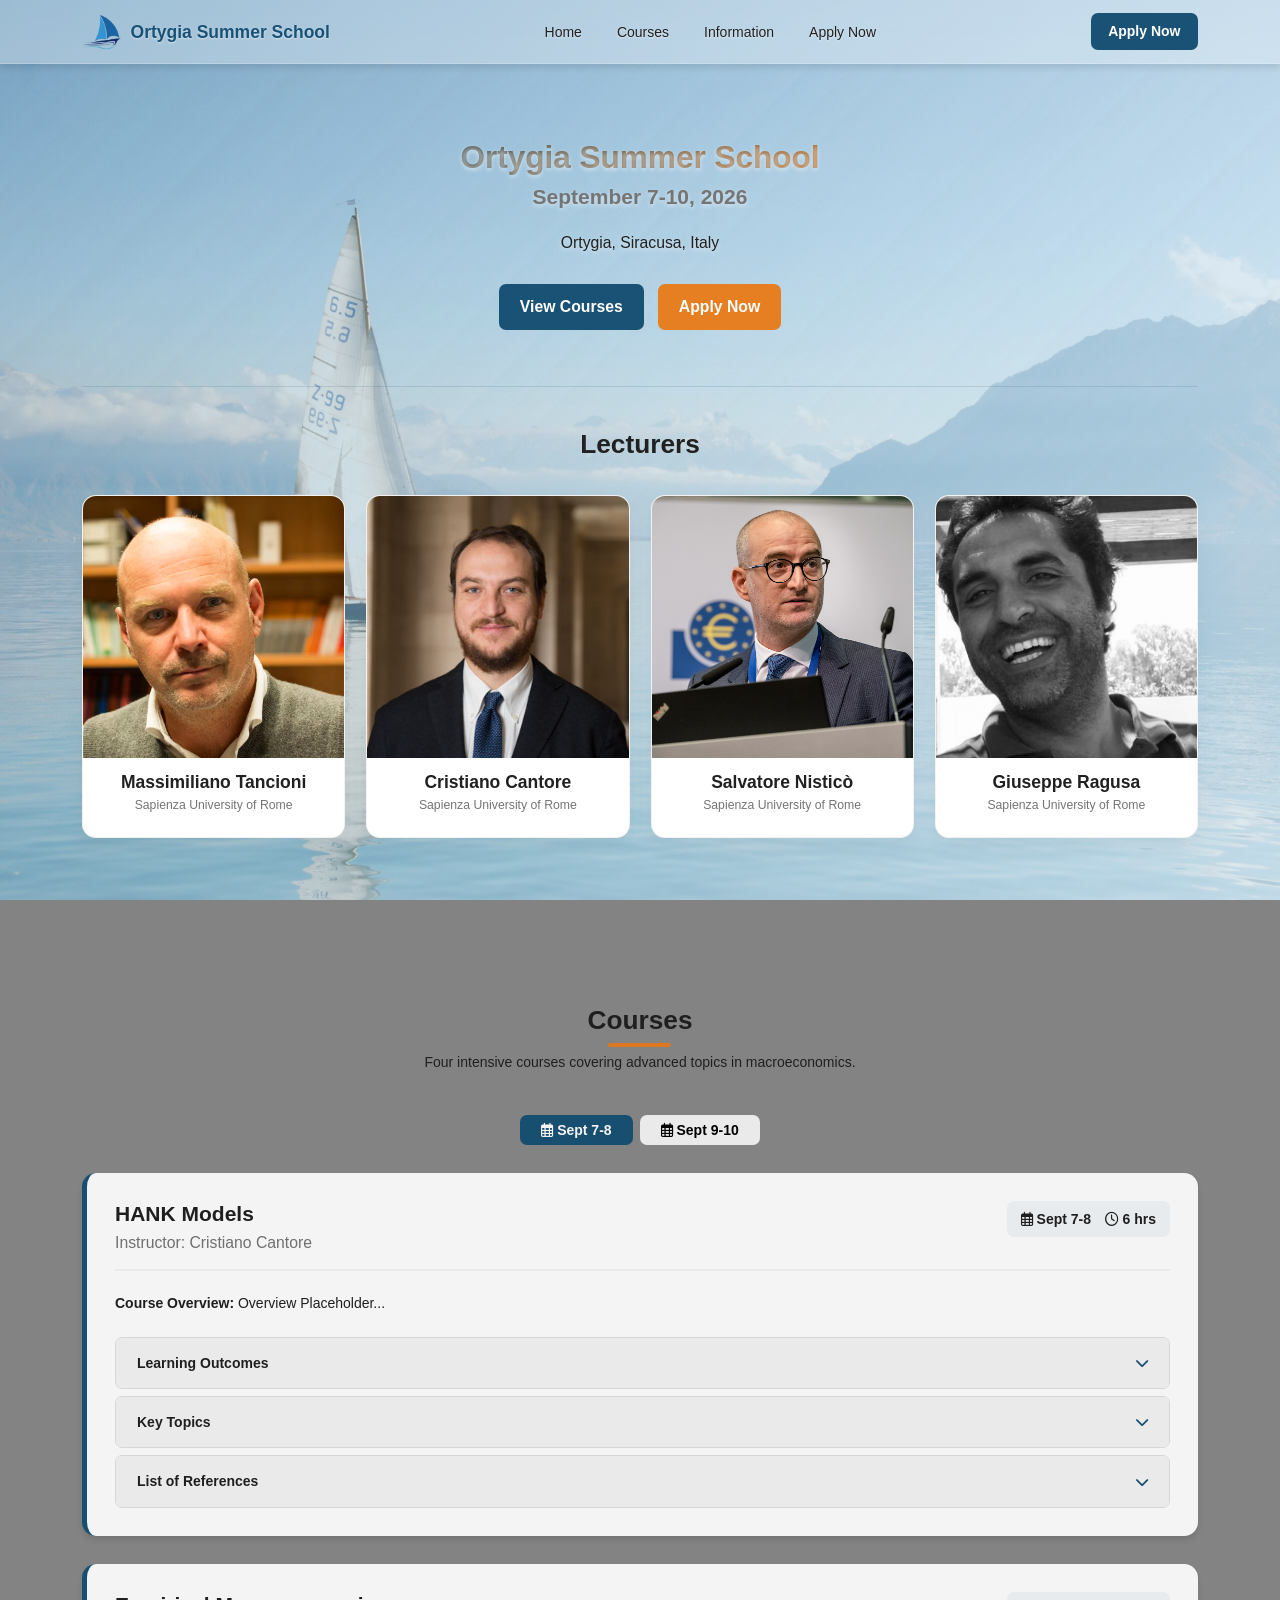
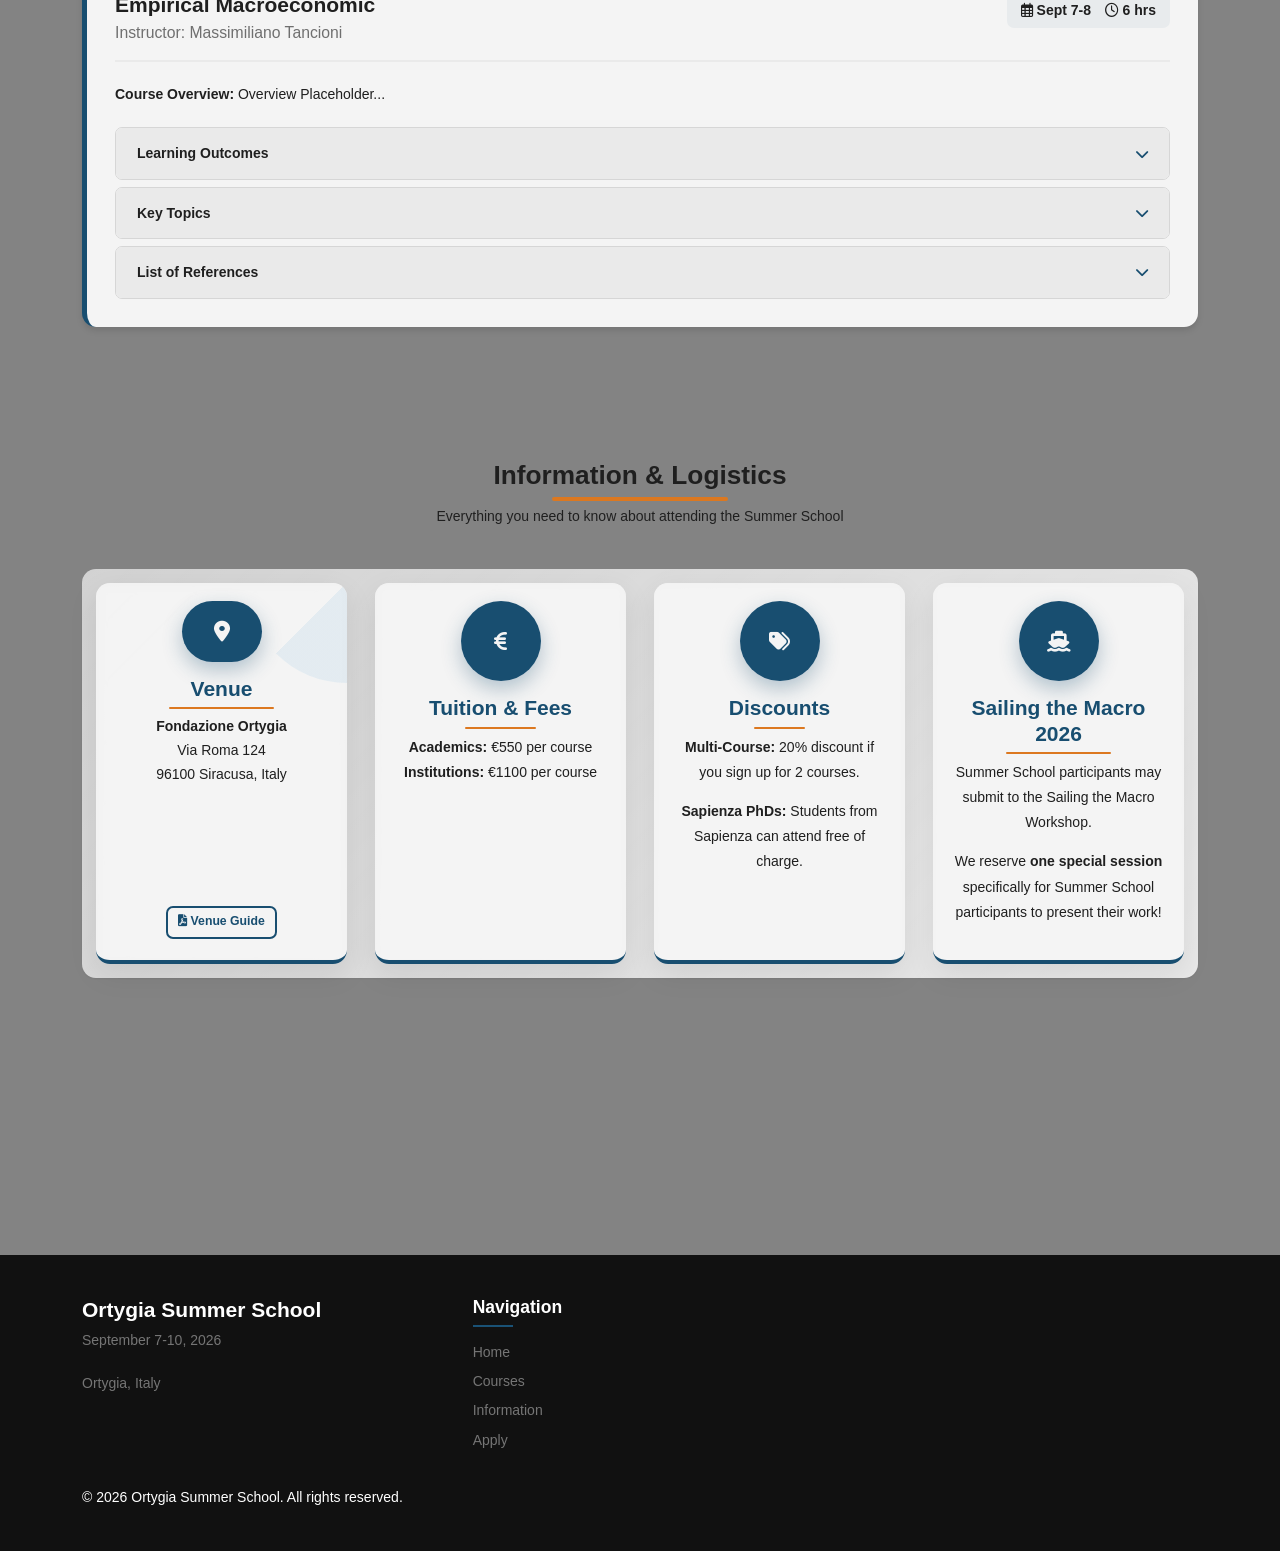
==== index.html @ 23004e2a "Update navigation links in apply.html and index.html to use absolute paths for consistency" ====
<!DOCTYPE html>
<html lang="en">
<head>
    <meta charset="UTF-8">
    <meta name="viewport" content="width=device-width, initial-scale=1.0">
    <meta name="description" content="Ortygia Summer School - Four intensive courses covering advanced topics in macroeconomics. Sept 7-10, 2026 in Siracusa, Italy.">
    <meta name="author" content="Sailing the Macro">
    
    <!-- Open Graph / Social Media Meta Tags -->
    <meta property="og:title" content="Ortygia Summer School 2026">
    <meta property="og:description" content="Intensive advanced macroeconomics courses in Ortygia, Italy (Sept 7-10, 2026).">
    <meta property="og:image" content="assets/images/swmlogo.png">
    <meta property="og:url" content="https://sailingmacro.github.io/summer-school/">
    <meta property="og:type" content="website">

    <title>Ortygia Summer School</title>
    <link rel="stylesheet" href="https://cdnjs.cloudflare.com/ajax/libs/font-awesome/6.0.0/css/all.min.css">
    <link rel="stylesheet" href="assets/css/style.css">
    <!-- Favicon -->
    <link rel="icon" href="assets/images/swmlogo.png" type="image/png">
    <style>
        /* Course Specific Styling (BSE Inspired) */
        .courses-stack {
            display: flex;
            flex-direction: column;
            gap: var(--spacing-xl);
        }
        
        .course-full-card {
            background-color: var(--bg-light);
            border-radius: var(--radius-lg);
            box-shadow: var(--shadow-md);
            padding: var(--spacing-xl);
            position: relative;
            overflow: hidden;
            border-left: 5px solid var(--primary-color);
        }

        .course-header {
            margin-bottom: var(--spacing-lg);
            padding-bottom: var(--spacing-md);
            border-bottom: 2px solid var(--bg-gray);
            display: flex;
            flex-wrap: wrap;
            justify-content: space-between;
            align-items: flex-start;
            gap: var(--spacing-md);
        }

        .course-title-area h3 {
            font-size: var(--text-2xl);
            margin-bottom: var(--spacing-xs);
            color: var(--primary-color-dark);
        }

        .course-title-area .course-instructor {
            font-size: var(--text-lg);
            color: var(--text-secondary);
            font-weight: 500;
        }

        /* Lecturers Section Customizations */
        .lecturers-section-wrapper {
            margin-top: 4rem;
            padding-top: 3rem;
            border-top: 1px solid rgba(26, 82, 118, 0.15); /* elegant subtle line */
            width: 100%;
        }

        .lecturers-title {
            text-align: center;
            font-size: var(--text-3xl);
            color: var(--primary-color-dark);
            margin-bottom: 2.5rem;
            font-weight: 700;
        }

        .lecturers-grid {
            display: grid;
            grid-template-columns: repeat(4, 1fr);
            gap: 1.5rem;
            width: 100%;
        }
        
        .lecturers-grid .speaker-card {
            background-color: #fff;
            border: 1px solid rgba(0,0,0,0.05);
            box-shadow: 0 10px 20px rgba(0,0,0,0.04);
            transition: transform 0.3s ease, box-shadow 0.3s ease;
        }

        .lecturers-grid .speaker-card:hover {
            transform: translateY(-8px);
            box-shadow: 0 15px 30px rgba(0,0,0,0.08);
        }

        @media (max-width: 991px) {
            .lecturers-grid {
                grid-template-columns: repeat(2, 1fr);
            }
        }
        
        @media (max-width: 575px) {
            .lecturers-grid {
                grid-template-columns: 1fr;
            }
        }

        .course-meta {
            display: flex;
            gap: var(--spacing-md);
            background-color: rgba(var(--primary-color-rgb), 0.05);
            padding: var(--spacing-sm) var(--spacing-md);
            border-radius: var(--radius-md);
        }

        .course-meta-item {
            display: flex;
            align-items: center;
            gap: var(--spacing-xs);
            color: var(--primary-color-dark);
            font-weight: 600;
        }

        .course-intro {
            margin-bottom: var(--spacing-lg);
            font-size: var(--text-base);
            line-height: 1.7;
            text-align: justify;
        }

        /* Summer School Accordion */
        .ss-accordion {
            display: flex;
            flex-direction: column;
            gap: var(--spacing-sm);
        }

        .ss-accordion-item {
            border: 1px solid var(--border-color, #e0e0e0);
            border-radius: var(--radius-md);
            overflow: hidden;
            transition: all var(--transition-fast);
        }

        .ss-accordion-header {
            padding: var(--spacing-md) var(--spacing-lg);
            background-color: var(--bg-gray);
            display: flex;
            justify-content: space-between;
            align-items: center;
            cursor: pointer;
            font-weight: 600;
            color: var(--text-primary);
            transition: background-color var(--transition-fast);
        }

        .ss-accordion-header:hover {
            background-color: rgba(var(--primary-color-rgb), 0.1);
        }

        .ss-accordion-icon {
            color: var(--primary-color);
            transition: transform 0.3s ease;
        }

        .ss-accordion-content {
            max-height: 0;
            padding: 0 var(--spacing-lg);
            background-color: var(--bg-light);
            overflow: hidden;
            transition: max-height 0.4s ease-in-out, padding 0.4s ease-in-out;
        }

        .ss-accordion-item.active {
            border-color: var(--primary-color-light);
            box-shadow: var(--shadow-sm);
        }

        .ss-accordion-item.active .ss-accordion-header {
            background-color: rgba(var(--primary-color-rgb), 0.05);
            border-bottom: 1px solid var(--border-color, #e0e0e0);
            color: var(--primary-color);
        }

        .ss-accordion-item.active .ss-accordion-icon {
            transform: rotate(180deg);
        }

        .ss-accordion-item.active .ss-accordion-content {
            padding: var(--spacing-md) var(--spacing-lg);
            max-height: 800px;
        }

        .ss-accordion-content ul {
            padding-left: var(--spacing-lg);
            margin-bottom: 0;
            list-style-type: disc;
        }
        
        .ss-accordion-content ul li {
            margin-bottom: var(--spacing-xs);
        }
        /* Custom Application Form */
        .apply-container {
            max-width: 800px;
            margin: 0 auto;
            background-color: var(--bg-light);
            border-radius: var(--radius-lg);
            box-shadow: var(--shadow-lg);
            padding: var(--spacing-xl);
            text-align: left;
        }

        .apply-form {
            display: grid;
            grid-template-columns: 1fr 1fr;
            gap: var(--spacing-lg);
        }

        .form-group {
            display: flex;
            flex-direction: column;
            margin-bottom: var(--spacing-sm);
        }

        .form-group.full-width {
            grid-column: 1 / -1;
        }

        .form-group label {
            font-weight: 600;
            margin-bottom: var(--spacing-xs);
            color: var(--primary-color-dark);
        }

        .form-group input,
        .form-group select,
        .form-group textarea {
            padding: var(--spacing-sm) var(--spacing-md);
            border: 1px solid var(--border-color, #ccc);
            border-radius: var(--radius-md);
            font-family: inherit;
            font-size: var(--text-base);
            transition: border-color var(--transition-fast), box-shadow var(--transition-fast);
            background-color: #fafafa;
        }

        .form-group input:focus,
        .form-group select:focus,
        .form-group textarea:focus {
            outline: none;
            border-color: var(--primary-color);
            box-shadow: 0 0 0 3px rgba(var(--primary-color-rgb), 0.2);
            background-color: #fff;
        }

        .checkbox-group {
            display: flex;
            flex-direction: column;
            gap: var(--spacing-xs);
            margin-top: var(--spacing-xs);
        }

        .checkbox-item {
            display: flex;
            align-items: center;
            gap: var(--spacing-sm);
        }

        .checkbox-item input[type="checkbox"] {
            width: 18px;
            height: 18px;
            cursor: pointer;
            accent-color: var(--primary-color);
        }

        .checkbox-item label {
            font-weight: normal;
            margin-bottom: 0;
            cursor: pointer;
        }

        .form-submit {
            grid-column: 1 / -1;
            margin-top: var(--spacing-md);
            text-align: center;
        }
        
        .form-submit .btn {
            padding: var(--spacing-sm) var(--spacing-xl);
            font-size: var(--text-lg);
            width: 100%;
            max-width: 300px;
        }

        /* Success Message hidden by default */
        #form-success-msg {
            display: none;
            text-align: center;
            padding: var(--spacing-xl);
            background-color: rgba(var(--primary-color-rgb), 0.1);
            border-radius: var(--radius-md);
            color: var(--primary-color-dark);
            grid-column: 1 / -1;
        }
        
        #form-success-msg i {
            font-size: 3rem;
            color: #4CAF50;
            margin-bottom: var(--spacing-md);
        }

        @media (max-width: 768px) {
            .apply-form {
                grid-template-columns: 1fr;
            }
        }
    </style>
</head>
<body>
    <!-- Header with sticky navigation -->
    <header id="header">
        <div class="container">
            <div class="header-content">
                <div class="logo">
                    <a href="/#home"><img src="assets/images/swmlogo.png" alt="Sailing Logo" class="logo-img"><span class="logo-text">Ortygia Summer School</span></a>
                </div>
                <nav class="main-nav">
                    <div class="mobile-menu-icon" onclick="document.querySelector('.nav-links').classList.toggle('active')">
                        <span><i class="fas fa-bars"></i></span>
                    </div>
                    <ul class="nav-links">
                        <li><a href="/#home">Home</a></li>
                        <li><a href="/#courses">Courses</a></li>
                        <li><a href="/#info">Information</a></li>
                        <li><a href="/apply">Apply Now</a></li>
                    </ul>
                </nav>
                <div class="nav-cta-header">
                    <a href="/apply" class="btn btn-primary">Apply Now</a>
                </div>
            </div>
        </div>
    </header>

    <!-- Main content with sections -->
    <main>
        <!-- Home section -->
        <section id="home" class="section active">
            <div class="container">
                <div class="hero">
                    <h1>Ortygia Summer School</h1>
                    <h2>September 7-10, 2026</h2>
                    <p class="lead">Ortygia, Siracusa, Italy</p>
                    <div class="hero-buttons">
                        <a href="#courses" class="btn btn-primary btn-lg">View Courses</a>
                        <a href="/apply" class="btn btn-secondary btn-lg">Apply Now</a>
                    </div>
                </div>

                <!-- Lecturers Section -->
                <div class="lecturers-section-wrapper">
                    <h3 class="lecturers-title">Lecturers</h3>
                    <div class="lecturers-grid">
                        <div class="speaker-card">
                            <div class="speaker-image">
                                <img src="assets/keynotes/Massimiliano Tancioni.png" alt="Massimiliano Tancioni" loading="lazy" onerror="this.src='assets/images/swmlogo.png'; this.style.objectFit='contain'; this.style.padding='20px';">
                            </div>
                            <h4>Massimiliano Tancioni</h4>
                            <p class="speaker-title">Sapienza University of Rome</p>
                        </div>
                        <div class="speaker-card">
                            <div class="speaker-image">
                                <img src="assets/keynotes/Cristiano Cantore.png" alt="Cristiano Cantore" loading="lazy" onerror="this.src='assets/images/swmlogo.png'; this.style.objectFit='contain'; this.style.padding='20px';">
                            </div>
                            <h4>Cristiano Cantore</h4>
                            <p class="speaker-title">Sapienza University of Rome</p>
                        </div>
                        <div class="speaker-card">
                            <div class="speaker-image">
                                <img src="assets/keynotes/Salvatore Nistico.png" alt="Salvatore Nisticò" loading="lazy" onerror="this.src='assets/images/swmlogo.png'; this.style.objectFit='contain'; this.style.padding='20px';">
                            </div>
                            <h4>Salvatore Nisticò</h4>
                            <p class="speaker-title">Sapienza University of Rome</p>
                        </div>
                        <div class="speaker-card">
                            <div class="speaker-image">
                                <img src="assets/keynotes/Giusepe Ragusa.png" alt="Giuseppe Ragusa" loading="lazy" onerror="this.src='assets/images/swmlogo.png'; this.style.objectFit='contain'; this.style.padding='20px';">
                            </div>
                            <h4>Giuseppe Ragusa</h4>
                            <p class="speaker-title">Sapienza University of Rome</p>
                        </div>
                    </div>
                </div>
            </div>
        </section>

        <!-- Courses section -->
        <section id="courses" class="section">
            <div class="container">
                <div class="section-header">
                    <h2>Courses</h2>
                    <p>Four intensive courses covering advanced topics in macroeconomics.</p>
                </div>
                <div class="section-content">
                                        <div class="tab-buttons">
                        <button class="tab-btn active" data-tab="tab-week1" onclick="switchTab(this, 'tab-week1')"><i class="far fa-calendar-alt"></i> Sept 7-8</button>
                        <button class="tab-btn" data-tab="tab-week2" onclick="switchTab(this, 'tab-week2')"><i class="far fa-calendar-alt"></i> Sept 9-10</button>
                    </div>
                    
                    <div id="tab-week1" class="tab-content active courses-stack" style="display:flex;">
                        <!-- JS injected courses will go here -->
                    </div>
                    <div id="tab-week2" class="tab-content courses-stack" style="display:none;">
                        <!-- JS injected courses will go here -->
                    </div>

                </div>
            </div>
        </section>

        <!-- Information section -->
        <section id="info" class="section">
            <div class="container">
                <div class="section-header">
                    <h2>Information & Logistics</h2>
                    <p>Everything you need to know about attending the Summer School</p>
                </div>
                <div class="section-content">
                    <div class="info-cards-container">
                        <div class="info-grid">
                            <!-- Venue Card -->
                            <div class="info-card venue-card">
                                <div class="card-spotlight"></div>
                                <div class="info-icon">
                                    <i class="fas fa-map-marker-alt"></i>
                                </div>
                                <h3>Venue</h3>
                                <div class="venue-details">
                                    <p><strong>Fondazione Ortygia</strong><br>Via Roma 124<br>96100 Siracusa, Italy</p>
                                    <a href="../assets/pdfs/welcomeguide.pdf" target="_blank" class="btn btn-outline btn-sm" style="margin-top:10px;"><i class="fas fa-file-pdf"></i> Venue Guide</a>
                                </div>
                            </div>
                            
                            <!-- Fees Card -->
                            <div class="info-card">
                                <div class="card-spotlight"></div>
                                <div class="info-icon">
                                    <i class="fas fa-euro-sign"></i>
                                </div>
                                <h3>Tuition & Fees</h3>
                                <p><strong>Academics:</strong> €550 per course<br>
                                <strong>Institutions:</strong> €1100 per course</p>
                            </div>

                            <!-- Discounts Card -->
                            <div class="info-card">
                                <div class="card-spotlight"></div>
                                <div class="info-icon">
                                    <i class="fas fa-tags"></i>
                                </div>
                                <h3>Discounts</h3>
                                <p><strong>Multi-Course:</strong> 20% discount if you sign up for 2 courses.</p>
                                <p><strong>Sapienza PhDs:</strong> Students from Sapienza can attend free of charge.</p>
                            </div>

                            <!-- Conference Tie-in -->
                            <div class="info-card">
                                <div class="card-spotlight"></div>
                                <div class="info-icon">
                                    <i class="fas fa-ship"></i>
                                </div>
                                <h3>Sailing the Macro 2026</h3>
                                <p>Summer School participants may submit to the Sailing the Macro Workshop.</p>
                                <p>We reserve <strong>one special session</strong> specifically for Summer School participants to present their work!</p>
                            </div>
                        </div>
                    </div>
                </div>
            </div>
        </section>

        </main>

    <!-- Footer -->
    <footer>
        <div class="container">
            <div class="footer-content">
                <div class="footer-logo">
                    <h3>Ortygia Summer School</h3>
                    <p>September 7-10, 2026</p>
                    <p>Ortygia, Italy</p>
                </div>
                <div class="footer-links">
                    <div class="footer-column">
                        <h4>Navigation</h4>
                        <ul>
                            <li><a href="/#home">Home</a></li>
                            <li><a href="/#courses">Courses</a></li>
                            <li><a href="/#info">Information</a></li>
                            <li><a href="/apply">Apply</a></li>
                        </ul>
                    </div>
                </div>
            </div>
            <div class="copyright">
                <p>&copy; 2026 Ortygia Summer School. All rights reserved.</p>
            </div>
        </div>
    </footer>

    <script src="assets/js/script.js"></script>
    <script>
        document.addEventListener('DOMContentLoaded', async () => {
            try {
                const response = await fetch('courses.json');
                const courses = await response.json();
                
                const week1Container = document.getElementById('tab-week1');
                const week2Container = document.getElementById('tab-week2');
                
                courses.forEach(course => {
                    const topicsHtml = course.topics.map(t => `<li>${t}</li>`).join('');
                    const referencesHtml = course.references.map(r => `<li>${r}</li>`).join('');
                    
                    const courseHtml = `
                        <div class="course-full-card">
                            <div class="course-header">
                                <div class="course-title-area">
                                    <h3>${course.title}</h3>
                                    <div class="course-instructor">Instructor: ${course.instructor}</div>
                                </div>
                                <div class="course-meta">
                                    <div class="course-meta-item"><i class="far fa-calendar-alt"></i> ${course.date}</div>
                                    <div class="course-meta-item"><i class="far fa-clock"></i> ${course.time}</div>
                                </div>
                            </div>
                            <div class="course-intro">
                                <strong>Course Overview:</strong> ${course.overview}
                            </div>
                            <div class="ss-accordion">
                                <div class="ss-accordion-item">
                                    <div class="ss-accordion-header">Learning Outcomes<i class="fas fa-chevron-down ss-accordion-icon"></i></div>
                                    <div class="ss-accordion-content"><p style="padding-top: var(--spacing-md);">${course.learningOutcomes}</p></div>
                                </div>
                                <div class="ss-accordion-item">
                                    <div class="ss-accordion-header">Key Topics<i class="fas fa-chevron-down ss-accordion-icon"></i></div>
                                    <div class="ss-accordion-content">
                                        <ul style="padding-top: var(--spacing-md);">${topicsHtml}</ul>
                                    </div>
                                </div>
                                <div class="ss-accordion-item">
                                    <div class="ss-accordion-header">List of References<i class="fas fa-chevron-down ss-accordion-icon"></i></div>
                                    <div class="ss-accordion-content">
                                        <ul style="padding-top: var(--spacing-md);">${referencesHtml}</ul>
                                    </div>
                                </div>
                            </div>
                        </div>
                    `;
                    
                    if (course.tabId === 'tab-week1') {
                        week1Container.innerHTML += courseHtml;
                    } else if (course.tabId === 'tab-week2') {
                        week2Container.innerHTML += courseHtml;
                    }
                });

                // Attach accordion events after courses are loaded
                const accordions = document.querySelectorAll('.ss-accordion-header');
                accordions.forEach(acc => {
                    acc.addEventListener('click', () => {
                        const item = acc.parentElement;
                        const isActive = item.classList.contains('active');
                        
                        document.querySelectorAll('.ss-accordion-item').forEach(i => i.classList.remove('active'));
                        
                        if (!isActive) {
                            item.classList.add('active');
                        }
                    });
                });

            } catch (error) {
                console.error('Error loading courses:', error);
            }
        });

        function switchTab(btn, tabId) {
            document.querySelectorAll('.tab-btn').forEach(b => b.classList.remove('active'));
            document.querySelectorAll('.tab-content').forEach(c => {
                c.classList.remove('active');
                c.style.display = 'none';
            });
            
            btn.classList.add('active');
            const target = document.getElementById(tabId);
            target.classList.add('active');
            target.style.display = 'flex'; // our courses-stack is a flex container
        }
    </script>
</body>
</html>
---- assets/css/style.css ----
/* 
   Conference 2025 - Modern Website
   A mobile-first, section-based scrolling design
*/

/* ===== Base Styles ===== */
:root {
    /* Color variables */
    --primary-color: #3f51b5;
    --primary-dark: #303f9f;
    --primary-light: #c5cae9;
    --secondary-color: #ff4081;
    --secondary-dark: #f50057;
    --text-primary: #212121;
    --text-secondary: #757575;
    --text-light: #ffffff;
    --bg-light: #ffffff;
    --bg-dark: #121212;
    --bg-gray: #f5f5f5;
    --border-color: #e0e0e0;
    
    /* Font sizes */
    --text-xs: 0.75rem;    /* 12px */
    --text-sm: 0.875rem;   /* 14px */
    --text-base: 1rem;     /* 16px */
    --text-lg: 1.125rem;   /* 18px */
    --text-xl: 1.25rem;    /* 20px */
    --text-2xl: 1.5rem;    /* 24px */
    --text-3xl: 1.875rem;  /* 30px */
    --text-4xl: 2.25rem;   /* 36px */
    --text-5xl: 3rem;      /* 48px */
    
    /* Spacing */
    --spacing-xs: 0.25rem;  /* 4px */
    --spacing-sm: 0.5rem;   /* 8px */
    --spacing-md: 1rem;     /* 16px */
    --spacing-lg: 1.5rem;   /* 24px */
    --spacing-xl: 2rem;     /* 32px */
    --spacing-2xl: 3rem;    /* 48px */
    
    /* Transitions */
    --transition-fast: 0.2s ease;
    --transition-normal: 0.3s ease;
    --transition-slow: 0.5s ease;
    
    /* Border radius */
    --radius-sm: 0.25rem;   /* 4px */
    --radius-md: 0.5rem;    /* 8px */
    --radius-lg: 1rem;      /* 16px */
    --radius-full: 9999px;
    
    /* Shadows */
    --shadow-sm: 0 1px 2px rgba(0, 0, 0, 0.05);
    --shadow-md: 0 4px 6px rgba(0, 0, 0, 0.1);
    --shadow-lg: 0 10px 15px -3px rgba(0, 0, 0, 0.1);
    --shadow-xl: 0 20px 25px -5px rgba(0, 0, 0, 0.1);
    
    /* Container max width */
    --container-width: 1200px;
    
    /* Header height */
    --header-height: 4.5rem;

    /* Add RGB variables for the animations */
    --primary-color-rgb: 26, 82, 118;
    --special-issue-color-rgb: 139, 0, 0;
}

/* Reset and basic styling */
*, *::before, *::after {
    box-sizing: border-box;
    margin: 0;
    padding: 0;
}

html {
    font-size: 14px;
    scroll-behavior: smooth;
    -webkit-font-smoothing: antialiased;
    -moz-osx-font-smoothing: grayscale;
}

body {
    font-family: 'Inter', -apple-system, BlinkMacSystemFont, "Segoe UI", Roboto, Helvetica, Arial, sans-serif;
    line-height: 1.6;
    color: var(--text-primary);
    background-color: var(--bg-dark);
    background-image: url('../images/bg-hires.png');
    background-position: center;
    background-size: cover;
    background-attachment: fixed;
    background-repeat: no-repeat;
    overflow-x: hidden;
}

a {
    color: var(--primary-color);
    text-decoration: none;
    transition: color var(--transition-fast);
}

a:hover {
    color: var(--primary-dark);
}

ul, ol {
    list-style-type: none;
}

img {
    max-width: 100%;
    height: auto;
    display: block;
}

input, textarea, select, button {
    font-family: inherit;
    font-size: var(--text-base);
    outline: none;
}

/* Typography */
h1, h2, h3, h4, h5, h6 {
    margin-bottom: var(--spacing-md);
    font-weight: 700;
    line-height: 1.2;
}

h1 {
    font-size: var(--text-4xl); /* Decrease this value */
}

h2 {
    font-size: var(--text-3xl); /* Decrease this value */
}

h3 {
    font-size: var(--text-2xl); /* Decrease this value */
}

h4 {
    font-size: var(--text-xl); /* Decrease this value */
}

p {
    margin-bottom: var(--spacing-lg);
}

/* ===== Layout Components ===== */
.container {
    width: 100%;
    max-width: var(--container-width);
    margin: 0 auto;
    padding: 0 var(--spacing-md);
    box-sizing: border-box;
}

.section {
    min-height: 100vh;
    padding: calc(var(--header-height) + var(--spacing-xl)) 0 var(--spacing-xl);
    position: relative;
    opacity: 0.96;
    transition: opacity var(--transition-normal);
    position: relative;
}

.section::before {
    content: '';
    position: absolute;
    top: 0;
    left: 0;
    width: 100%;
    height: 100%;
    z-index: -1;
    backdrop-filter: blur(0px);
    -webkit-backdrop-filter: blur(0px);
    background-color: rgba(255, 255, 255, 0.5);
    transition: all var(--transition-normal);
}

.section.active {
    opacity: 1;
}

.section-header {
    text-align: center;
    margin-bottom: var(--spacing-2xl);
}

.section-header h2 {
    position: relative;
    display: inline-block;
    margin-bottom: var(--spacing-md);
}

.section-header h2::after {
    content: '';
    display: block;
    width: 60%;
    height: 4px;
    background-color: var(--secondary-color);
    position: absolute;
    bottom: -10px;
    left: 20%;
    border-radius: var(--radius-full);
}

.section-content {
    margin-top: var(--spacing-xl);
}

/* ===== Header & Navigation ===== */
#header {
    position: fixed;
    top: 0;
    left: 0;
    width: 100%;
    z-index: 1000;
    background: rgba(255, 255, 255, 0.3);
    backdrop-filter: blur(12px);
    -webkit-backdrop-filter: blur(12px);
    box-shadow: var(--shadow-md);
    transition: all var(--transition-normal);
    border-bottom: 1px solid rgba(255, 255, 255, 0.2);
}

.scrolled #header {
    box-shadow: var(--shadow-lg);
    background: rgba(255, 255, 255, 0.4);
}

.header-content {
    height: var(--header-height);
    display: flex;
    align-items: center;
    justify-content: space-between;
}

.logo a {
    font-size: var(--text-xl);
    font-weight: 700;
    color: var(--primary-color);
    display: flex;
    align-items: center;
    transition: all var(--transition-normal);
    text-shadow: 0 1px 2px rgba(255, 255, 255, 0.5);
}

.logo a:hover {
    transform: scale(1.02);
}

.logo-img {
    height: 40px;
    width: auto;
    margin-right: 12px;
    transition: transform 0.3s ease;
}

.logo a:hover .logo-img {
    transform: rotate(5deg);
}

.main-nav {
    position: relative;
}

.nav-links {
    display: none;
}

.mobile-menu-icon {
    display: flex;
    flex-direction: column;
    justify-content: space-between;
    width: 24px;
    height: 18px;
    cursor: pointer;
}

.mobile-menu-icon span {
    display: block;
    height: 2px;
    background-color: var(--primary-color);
    border-radius: var(--radius-full);
    transition: all var(--transition-fast);
}

/* Mobile menu open state */
.main-nav.active .mobile-menu-icon span:nth-child(1) {
    transform: translateY(8px) rotate(45deg);
}

.main-nav.active .mobile-menu-icon span:nth-child(2) {
    opacity: 0;
}

.main-nav.active .mobile-menu-icon span:nth-child(3) {
    transform: translateY(-8px) rotate(-45deg);
}

.main-nav.active .nav-links {
    display: flex;
    flex-direction: column;
    position: absolute;
    top: calc(var(--header-height) - 0.5rem);
    right: 0;
    background: var(--bg-light);
    box-shadow: var(--shadow-lg);
    border-radius: var(--radius-md);
    padding: var(--spacing-md);
    min-width: 200px;
    animation: fadeIn 0.3s ease-out;
}

@keyframes fadeIn {
    from {
        opacity: 0;
        transform: translateY(-10px);
    }
    to {
        opacity: 1;
        transform: translateY(0);
    }
}

.main-nav.active .nav-links li {
    margin: var(--spacing-xs) 0;
}

/* Dropdown menu */
.dropdown {
    position: relative;
}

.dropdown-toggle {
    display: flex;
    align-items: center;
}

.dropdown-toggle i {
    margin-left: var(--spacing-xs);
    font-size: var(--text-xs);
    transition: transform 0.3s ease;
}

.dropdown:hover .dropdown-toggle i {
    transform: rotate(180deg);
}

.dropdown-menu {
    display: none;
    position: absolute;
    top: 100%;
    left: 0;
    background: rgba(255, 255, 255, 0.7); /* 20% less transparent than the header's 0.3 */
    box-shadow: 0 8px 16px rgba(0, 0, 0, 0.1);
    border-radius: 0 0 var(--radius-md) var(--radius-md); /* Only round bottom corners */
    padding: var(--spacing-sm);
    min-width: 200px;
    z-index: 100;
    animation: fadeInDown 0.25s ease-out;
    border-top: 2px solid var(--accent-color); /* Subtle separator */
    margin-top: 0;
}

@keyframes fadeInDown {
    from {
        opacity: 0;
        transform: translateY(-5px);
    }
    to {
        opacity: 1;
        transform: translateY(0);
    }
}

.dropdown:hover .dropdown-menu,
.dropdown-toggle:focus + .dropdown-menu {
    display: block;
}

.dropdown-menu li {
    margin: 0;
}

.dropdown-menu a {
    padding: var(--spacing-sm);
    display: block;
    border-radius: var(--radius-sm);
    transition: all var(--transition-fast);
}

.dropdown-menu a:hover {
    background-color: rgba(var(--primary-rgb), 0.1);
    transform: translateX(3px);
}

.dropdown-menu a.active {
    background-color: var(--primary-color);
    color: var(--bg-light);
}

/* Adjust for mobile navigation dropdown */
.main-nav.active .dropdown-menu {
    position: static;
    box-shadow: none;
    background-color: rgba(var(--primary-rgb), 0.05);
    border-left: 2px solid var(--primary-color);
    border-top: none;
    border-radius: var(--radius-sm);
    margin: var(--spacing-xs) 0 var(--spacing-xs) var(--spacing-md);
    padding: var(--spacing-xs) var(--spacing-sm);
    animation: none;
}

/* Header buttons */
.header-buttons {
    display: none;
}

/* ===== Buttons ===== */
.btn {
    display: inline-block;
    padding: 0.5rem 1.25rem;
    border-radius: var(--radius-md);
    font-weight: 600;
    text-align: center;
    cursor: pointer;
    transition: all var(--transition-fast);
    border: none;
    outline: none;
}

.btn-sm {
    padding: 0.35rem 0.75rem;
    font-size: var(--text-sm);
}

.btn-lg {
    padding: 0.75rem 1.5rem;
    font-size: var(--text-lg);
}

.btn-primary {
    background-color: var(--primary-color);
    color: var(--text-light);
}

.btn-primary:hover {
    background-color: var(--primary-dark);
    color: var(--text-light);
    transform: translateY(-2px);
    box-shadow: var(--shadow-md);
}

.btn-secondary {
    background-color: var(--secondary-color);
    color: var(--text-light);
}

.btn-secondary:hover {
    background-color: var(--secondary-dark);
    color: var (--text-light);
    transform: translateY(-2px);
    box-shadow: var(--shadow-md);
}

.btn-outline {
    background-color: transparent;
    border: 2px solid var(--primary-color);
    color: var(--primary-color);
}

.btn-outline:hover {
    background-color: var(--primary-color);
    color: var(--text-light);
    transform: translateY(-2px);
}

/* Button for special issue using the journal's colors */
.btn-secondary.journal-button {
    background-color: var(--special-issue-color);
    color: var(--text-light);
}

.btn-secondary.journal-button:hover {
    background-color: var(--special-issue-dark);
    color: var(--text-light);
    transform: translateY(-2px);
    box-shadow: 0 4px 8px rgba(139, 0, 0, 0.3);
}

/* ===== Hero Section ===== */
#home {
    display: flex;
    flex-direction: column;
    justify-content: center;
    align-items: center;
    text-align: center;
}

#home::before {
    background: linear-gradient(135deg, rgba(26, 82, 118, 0.1) 0%, rgba(255, 255, 255, 0.4) 100%);
    backdrop-filter: blur(0px);
    -webkit-backdrop-filter: blur(0px);
}

.hero {
    max-width: 800px;
    margin: 0 auto;
}

.hero h1 {
    font-size: var(--text-4xl);
    margin-bottom: var(--spacing-sm);
    background: linear-gradient(135deg, var(--primary-color), var(--secondary-color));
    -webkit-background-clip: text;
    -webkit-text-fill-color: transparent;
    background-clip: text;
    text-fill-color: transparent;
    text-shadow: 0 2px 4px rgba(255, 255, 255, 0.5);
}

.hero h2 {
    font-size: var(--text-2xl);
    margin-bottom: var(--spacing-lg);
    color: var(--text-secondary);
    text-shadow: 0 2px 4px rgba(255, 255, 255, 0.5);
}

.lead {
    font-size: var(--text-lg);
    margin-bottom: var(--spacing-xl);
    text-shadow: 0 2px 4px rgba(255, 255, 255, 0.5);
}

.hero-buttons {
    display: flex;
    flex-wrap: wrap;
    justify-content: center;
    gap: var(--spacing-md);
    margin-bottom: var(--spacing-xl);
}

/* Countdown timer */
.countdown {
    display: flex;
    justify-content: center;
    gap: var(--spacing-lg);
    margin-top: var(--spacing-xl);
}

.countdown-item {
    display: flex;
    flex-direction: column;
    align-items: center;
    min-width: 60px;
}

.count {
    font-size: var(--text-2xl);
    font-weight: 700;
    color: var(--primary-color);
    text-shadow: 0 1px 2px rgba(255, 255, 255, 0.8);
}

.label {
    font-size: var(--text-xs);
    color: var(--text-secondary);
    text-transform: uppercase;
    letter-spacing: 1px;
}

/* Scroll down indicator */
.scroll-down {
    position: absolute;
    bottom: var(--spacing-xl);
    left: 50%;
    transform: translateX(-50%);
    animation: bounce 2s infinite;
}

.scroll-down a {
    display: flex;
    justify-content: center;
    align-items: center;
    width: 40px;
    height: 40px;
    border-radius: var(--radius-full);
    background-color: var(--primary-color);
    color: var(--text-light);
    font-size: var(--text-lg);
    transition: all var(--transition-fast);
}

.scroll-down a:hover {
    background-color: var(--primary-dark);
    transform: translateY(-3px);
}

@keyframes bounce {
    0%, 20%, 50%, 80%, 100% {
        transform: translateY(0) translateX(-50%);
    }
    40% {
        transform: translateY(-10px) translateX(-50%);
    }
    60% {
        transform: translateY(-5px) translateX(-50%);
    }
}

/* ===== Call for Papers Section ===== */
#call-for-papers {
    background-color: transparent;
}

#call-for-papers::before {
    background-color: rgba(245, 245, 245, 0.7);
    backdrop-filter: blur(2px);
    -webkit-backdrop-filter: blur(2px);
}

/* Timeline */
.timeline {
    max-width: 800px;
    margin: 0 auto var(--spacing-2xl);
    position: relative;
}

.timeline::before {
    content: '';
    position: absolute;
    top: 0;
    left: 50%;
    width: 2px;
    height: 100%;
    background-color: var(--primary-light);
    transform: translateX(-50%);
}

.timeline-item {
    position: relative;
    margin-bottom: var(--spacing-xl);
    width: 100%;
}

.timeline-date {
    position: absolute;
    top: 0;
    left: 0;
    width: 120px;
    text-align: right;
    padding-right: var(--spacing-lg);
}

.timeline-date span {
    display: inline-block;
    padding: var(--spacing-xs) var(--spacing-sm);
    background-color: var(--primary-color);
    color: var(--text-light);
    border-radius: var(--radius-md);
    font-size: var(--text-sm);
    font-weight: 600;
}

.timeline-content {
    margin-left: 140px;
    background-color: rgba(255, 255, 255, 0.85);
    backdrop-filter: blur(5px);
    -webkit-backdrop-filter: blur(5px);
    padding: var(--spacing-md);
    border-radius: var(--radius-md);
    box-shadow: var(--shadow-md);
}

.timeline-content h3 {
    margin-bottom: var(--spacing-sm);
    color: var(--primary-color);
}

/* Topics */
.topics {
    margin-bottom: var (--spacing-2xl);
}

.topics h3 {
    text-align: center;
    margin-bottom: var(--spacing-xl);
}

.topics-grid {
    display: grid;
    grid-template-columns: 1fr;
    gap: var(--spacing-lg);
}

.topic-item {
    background-color: rgba(255, 255, 255, 0.85);
    backdrop-filter: blur(5px);
    -webkit-backdrop-filter: blur(5px);
    padding: var(--spacing-lg);
    border-radius: var(--radius-md);
    box-shadow: var(--shadow-md);
    text-align: center;
    transition: all var(--transition-normal);
}

.topic-item:hover {
    transform: translateY(-5px);
    box-shadow: var(--shadow-lg);
}

.topic-icon {
    width: 60px;
    height: 60px;
    margin: 0 auto var(--spacing-md);
    display: flex;
    align-items: center;
    justify-content: center;
    background-color: var(--primary-light);
    color: var(--primary-color);
    border-radius: var(--radius-full);
    font-size: var(--text-2xl);
}

.topic-item h4 {
    margin-bottom: var(--spacing-sm);
    color: var(--primary-color);
}

/* CTA Box */
.cta-box {
    background: linear-gradient(135deg, rgba(26, 82, 118, 0.85), rgba(230, 126, 34, 0.85));
    backdrop-filter: blur(5px);
    -webkit-backdrop-filter: blur(5px);
    color: var(--text-light);
    padding: var(--spacing-xl);
    border-radius: var(--radius-lg);
    text-align: center;
    box-shadow: var(--shadow-lg);
}

.cta-box h3 {
    color: var(--text-light);
    margin-bottom: var(--spacing-md);
}

.cta-box p {
    margin-bottom: var(--spacing-lg);
}

.cta-box .btn-outline {
    border-color: var(--text-light);
    color: var(--text-light);
}

.cta-box .btn-outline:hover {
    background-color: var(--text-light);
    color: var(--primary-color);
}

/* ===== Program Section ===== */
#program {
    background-color: transparent;
}

#program::before {
    background-color: rgba(255, 255, 255, 0.75);
    backdrop-filter: blur(3px);
    -webkit-backdrop-filter: blur(3px);
}

/* Program tabs */
.program-tabs {
    max-width: 900px;
    margin: 0 auto;
}

.tab-buttons {
    display: flex;
    flex-wrap: wrap;
    justify-content: center;
    gap: var(--spacing-sm);
    margin-bottom: var(--spacing-xl);
}

.tab-btn {
    padding: var(--spacing-sm) var(--spacing-lg);
    background-color: var(--bg-gray);
    border: none;
    border-radius: var(--radius-md);
    font-weight: 600;
    cursor: pointer;
    transition: all var(--transition-fast);
}

.tab-btn:hover {
    background-color: var(--primary-light);
}

.tab-btn.active {
    background-color: var(--primary-color);
    color: var(--text-light);
}

.tab-content {
    display: none;
}

.tab-content.active {
    display: block;
}

/* Schedule */
.schedule {
    margin-bottom: var(--spacing-2xl);
}

.schedule-item {
    display: flex;
    flex-direction: column;
    margin-bottom: var(--spacing-lg);
    padding: var(--spacing-md);
    background-color: rgba(255, 255, 255, 0.85);
    backdrop-filter: blur(5px);
    -webkit-backdrop-filter: blur(5px);
    border-radius: var(--radius-md);
    transition: all var(--transition-fast);
}

.schedule-item:hover {
    transform: translateY(-3px);
    box-shadow: var(--shadow-md);
}

.schedule-time {
    font-weight: 700;
    color: var(--primary-color);
    margin-bottom: var(--spacing-sm);
}

.schedule-details {
    flex-grow: 1;
}

.schedule-details h4 {
    margin-bottom: var(--spacing-xs);
}

.schedule-details p {
    margin-bottom: var (--spacing-xs);
    font-size: var(--text-sm);
    color: var(--text-secondary);
}

.schedule-details .speaker {
    font-style: italic;
    color: var(--primary-dark);
}

.schedule-item.keynote {
    background-color: rgba(63, 81, 181, 0.1);
    border-left: 4px solid var(--primary-color);
}

.schedule-item.break {
    background-color: rgba(0, 0, 0, 0.03);
}

.schedule-item.social {
    background-color: rgba(26, 82, 118, 0.1);
    border-left: 4px solid var(--primary-color);
}

.schedule-item.social h4 {
    color: var(--primary-color);
}

/* Poster Session Button */
.poster-session-container {
    margin-top: var(--spacing-md);
    padding-top: var(--spacing-md);
    border-top: 1px solid var(--border-color);
}

.poster-session-btn {
    background: linear-gradient(135deg, var(--primary-color), var(--secondary-color));
    color: white;
    border: none;
    padding: 12px 24px;
    border-radius: var(--radius-md);
    font-size: 1rem;
    font-weight: 600;
    cursor: pointer;
    transition: all var(--transition-fast);
    display: inline-flex;
    align-items: center;
    gap: 10px;
    box-shadow: 0 2px 8px rgba(var(--primary-color-rgb), 0.2);
    min-width: 180px;
    justify-content: center;
}

.poster-session-btn:hover {
    transform: translateY(-3px);
    box-shadow: 0 6px 20px rgba(var(--primary-color-rgb), 0.4);
    background: linear-gradient(135deg, var(--secondary-color), var(--primary-color));
}

.poster-session-btn:active {
    transform: translateY(-1px);
}

.poster-session-btn i {
    font-size: 1.1rem;
}

.poster-session-btn span {
    font-weight: 600;
}

/* Poster Modal */
.poster-modal-overlay {
    position: fixed;
    top: 0;
    left: 0;
    width: 100%;
    height: 100%;
    background-color: rgba(0, 0, 0, 0.6);
    display: flex;
    justify-content: center;
    align-items: center;
    z-index: 1000;
    animation: fadeIn 0.3s ease;
}

.poster-modal {
    background: white;
    border-radius: var(--radius-lg);
    max-width: 800px;
    max-height: 80vh;
    width: 90%;
    overflow: hidden;
    box-shadow: 0 20px 40px rgba(0, 0, 0, 0.2);
    animation: slideUp 0.3s ease;
}

.poster-modal-header {
    background: linear-gradient(135deg, var(--primary-color), var(--secondary-color));
    color: white;
    padding: var(--spacing-lg);
    display: flex;
    justify-content: space-between;
    align-items: center;
}

.poster-modal-header h3 {
    margin: 0;
    font-size: 1.5rem;
}

.poster-modal-close {
    background: none;
    border: none;
    color: white;
    font-size: 2rem;
    cursor: pointer;
    padding: 0;
    width: 30px;
    height: 30px;
    display: flex;
    align-items: center;
    justify-content: center;
    border-radius: 50%;
    transition: background-color var(--transition-fast);
}

.poster-modal-close:hover {
    background-color: rgba(255, 255, 255, 0.2);
}

.poster-modal-content {
    padding: var(--spacing-lg);
    max-height: 60vh;
    overflow-y: auto;
}

.poster-list {
    display: grid;
    gap: var(--spacing-lg);
}

.poster-item {
    padding: var(--spacing-md);
    border: 1px solid var(--border-color);
    border-radius: var(--radius-md);
    transition: all var(--transition-fast);
}

.poster-item:hover {
    border-color: var(--primary-color);
    box-shadow: 0 2px 8px rgba(var(--primary-color-rgb), 0.1);
}

.poster-title {
    margin: 0 0 var(--spacing-sm) 0;
    color: var(--primary-color);
    font-size: 1.1rem;
    font-weight: 600;
}

.poster-authors {
    margin: 0;
    color: var(--text-secondary);
    font-style: italic;
}

@keyframes fadeIn {
    from { opacity: 0; }
    to { opacity: 1; }
}

@keyframes slideUp {
    from { 
        opacity: 0;
        transform: translateY(20px);
    }
    to { 
        opacity: 1;
        transform: translateY(0);
    }
}

/* Mobile responsiveness for poster modal */
@media (max-width: 768px) {
    .poster-modal {
        width: 95%;
        max-height: 90vh;
    }
    
    .poster-modal-header {
        padding: var(--spacing-md);
    }
    
    .poster-modal-header h3 {
        font-size: 1.3rem;
    }
    
    .poster-modal-content {
        padding: var(--spacing-md);
    }
    
    .poster-session-btn {
        font-size: 0.9rem;
        padding: 10px 20px;
        min-width: 160px;
    }
    
    .poster-session-container {
        margin-top: var(--spacing-sm);
        padding-top: var(--spacing-sm);
    }
}

.badge {
    display: inline-block;
    padding: 2px 8px;
    background-color: var(--primary-color);
    color: var(--text-light);
    border-radius: var(--radius-sm);
    font-size: var(--text-xs);
    margin-bottom: var(--spacing-sm);
}

/* Speakers */
.speakers {
    margin-top: var(--spacing-2xl);
}

.speakers h3 {
    text-align: center;
    margin-bottom: var(--spacing-xl);
}

.speakers-grid {
    display: grid;
    grid-template-columns: 1fr;
    gap: var (--spacing-lg);
}

.speaker-card {
    background-color: rgba(255, 255, 255, 0.85);
    backdrop-filter: blur(5px);
    -webkit-backdrop-filter: blur(5px);
    border-radius: var(--radius-lg);
    overflow: hidden;
    box-shadow: var(--shadow-md);
    transition: all var(--transition-normal);
    text-align: center;
}

.speaker-card:hover {
    transform: translateY(-5px);
    box-shadow: var(--shadow-lg);
}

.speaker-image {
    width: 100%;
    height: 0;
    padding-top: 100%;
    position: relative;
    overflow: hidden;
}

.speaker-image img {
    position: absolute;
    top: 0;
    left: 0;
    width: 100%;
    height: 100%;
    object-fit: cover;
    transition: all var(--transition-normal);
}

.speaker-card:hover .speaker-image img {
    transform: scale(1.05);
}

.speaker-card h4 {
    margin: var(--spacing-md) var(--spacing-md) var(--spacing-xs);
}

.speaker-title {
    color: var(--text-secondary);
    font-size: var(--text-sm);
    margin-bottom: var (--spacing-sm);
    padding: 0 var(--spacing-md);
}

.speaker-social {
    padding: 0 var(--spacing-md) var(--spacing-md);
    display: flex;
    justify-content: center;
    gap: var(--spacing-sm);
}

.speaker-social a {
    display: flex;
    align-items: center;
    justify-content: center;
    width: 32px;
    height: 32px;
    border-radius: var(--radius-full);
    background-color: var(--primary-light);
    color: var(--primary-color);
    transition: all var(--transition-fast);
}

.speaker-social a:hover {
    background-color: var(--primary-color);
    color: var(--text-light);
    transform: translateY(-2px);
}

/* ===== Information Section ===== */
#information {
    background-color: transparent;
    background-image: none;
}

#information::before {
    background-color: rgba(245, 245, 245, 0.8);
    backdrop-filter: blur(1px);
    -webkit-backdrop-filter: blur(1px);
    background-image: url("data:image/svg+xml,%3Csvg width='100' height='100' viewBox='0 0 100 100' xmlns='http://www.w3.org/2000/svg'%3E%3Cpath d='M11 18c3.866 0 7-3.134 7-7s-3.134-7-7-7-7 3.134-7 7 3.134 7 7 7zm48 25c3.866 0 7-3.134 7-7s-3.134-7-7-7-7 3.134-7 7 3.134 7 7 7zm-43-7c1.657 0 3-1.343 3-3s-1.343-3-3-3-3 1.343-3 3 1.343 3 3 3zm63 31c1.657 0 3-1.343 3-3s-1.343-3-3-3-3 1.343-3 3 1.343 3 3 3zM34 90c1.657 0 3-1.343 3-3s-1.343-3-3-3-3 1.343-3 3 1.343 3 3 3zm56-76c1.657 0 3-1.343 3-3s-1.343-3-3-3-3 1.343-3 3 1.343 3 3 3zM12 86c2.21 0 4-1.79 4-4s-1.79-4-4-4-4 1.79-4 4 1.79 4 4 4zm28-65c2.21 0 4-1.79 4-4s-1.79-4-4-4-4 1.79-4 4 1.79 4 4 4zm23-11c2.76 0 5-2.24 5-5s-2.24-5-5-5-5 2.24-5 5 2.24 5 5 5zm-6 60c2.21 0 4-1.79 4-4s-1.79-4-4-4-4 1.79-4 4 1.79 4 4 4zm29 22c2.76 0 5-2.24 5-5s-2.24-5-5-5-5 2.24-5 5 2.24 5 5 5zM32 63c2.76 0 5-2.24 5-5s-2.24-5-5-5-5 2.24-5 5 2.24 5 5 5zm57-13c2.76 0 5-2.24 5-5s-2.24-5-5-5-5 2.24-5 5 2.24 5 5 5zm-9-21c1.105 0 2-.895 2-2s-.895-2-2-2-2 .895-2 2 .895 2 2 2zM60 91c1.105 0 2-.895 2-2s-.895-2-2-2-2 .895-2 2 .895 2 2 2zM35 41c1.105 0 2-.895 2-2s-.895-2-2-2-2 .895-2 2 .895 2 2 2zM12 60c1.105 0 2-.895 2-2s-.895-2-2-2-2 .895-2 2 .895 2 2 2z' fill='%23ffffff' fill-opacity='0.07' fill-rule='evenodd'/%3E%3C/svg%3E");
    position: relative;
}

.info-cards-container {
    padding: var(--spacing-md);
    position: relative;
    background: linear-gradient(135deg, rgba(255,255,255,0.7) 0%, rgba(255,255,255,0.9) 100%);
    border-radius: var(--radius-lg);
    box-shadow: var(--shadow-sm);
    margin-bottom: var(--spacing-2xl);
}

.info-grid {
    display: grid;
    grid-template-columns: 1fr;
    gap: var(--spacing-xl);
    margin-bottom: 0;
}

.info-card {
    background-color: rgba(255, 255, 255, 0.85);
    backdrop-filter: blur(5px);
    -webkit-backdrop-filter: blur(5px);
    padding: var(--spacing-lg);
    padding-top: calc(var(--spacing-xl) + 30px); /* Increased top padding to make room for icons */
    border-radius: var(--radius-lg);
    box-shadow: 0 10px 30px rgba(0, 0, 0, 0.08);
    text-align: center;
    transition: all var(--transition-normal);
    position: relative;
    overflow: hidden;
    border-bottom: 4px solid var(--primary-color);
    z-index: 1;
}

.card-spotlight {
    position: absolute;
    width: 100%;
    height: 100%;
    background: radial-gradient(circle at var(--x) var(--y), rgba(174, 214, 241, 0.3) 0%, rgba(255, 255, 255, 0) 50%);
    top: 0;
    left: 0;
    opacity: 0;
    transition: opacity 0.3s;
    pointer-events: none;
    z-index: -1;
}

.info-card:hover {
    transform: translateY(-10px);
    box-shadow: 0 15px 35px rgba(0, 0, 0, 0.1);
    border-bottom: 4px solid var(--secondary-color);
}

.info-card:hover .card-spotlight {
    opacity: 1;
}

.info-icon {
    width: 80px;
    height: 80px;
    margin: -40px auto var(--spacing-md); /* Adjusted from -50px to -40px */
    display: flex;
    align-items: center;
    justify-content: center;
    background-color: var(--primary-color);
    color: var(--text-light);
    border-radius: var(--radius-full);
    font-size: var(--text-2xl);
    box-shadow: 0 8px 20px rgba(26, 82, 118, 0.3);
    transform: rotate(0);
    transition: transform 0.5s ease;
    position: relative; /* Added position relative */
    z-index: 2; /* Ensure icon stays above card content */
}

.info-card h3 {
    margin-bottom: var(--spacing-md);
    color: var(--primary-color);
    font-size: var(--text-2xl);
    position: relative;
    display: inline-block;
}

.info-card h3::after {
    content: '';
    display: block;
    width: 50%;
    height: 2px;
    background-color: var(--secondary-color);
    position: absolute;
    bottom: -8px;
    left: 25%;
    border-radius: var(--radius-full);
}

.info-card p {
    margin-bottom: var(--spacing-md);
    font-size: var(--text-base);
    color: var(--text-primary);
    line-height: 1.8;
}

/* Welcome Guide Banner */
.welcome-guide-banner {
    display: flex;
    flex-direction: column;
    align-items: center;
    background: linear-gradient(135deg, var(--primary-color), var(--primary-dark));
    color: var(--text-light);
    padding: var(--spacing-xl);
    border-radius: var(--radius-lg);
    margin-bottom: var(--spacing-2xl);
    box-shadow: 0 15px 30px rgba(26, 82, 118, 0.2);
    position: relative;
    overflow: hidden;
}

.welcome-guide-banner::before {
    content: '';
    position: absolute;
    top: 0;
    right: 0;
    bottom: 0;
    left: 0;
    background: url("data:image/svg+xml,%3Csvg width='100' height='100' viewBox='0 0 100 100' xmlns='http://www.w3.org/2000/svg'%3E%3Cpath d='M11 18c3.866 0 7-3.134 7-7s-3.134-7-7-7-7 3.134-7 7 3.134 7 7 7zm48 25c3.866 0 7-3.134 7-7s-3.134-7-7-7-7 3.134-7 7 3.134 7 7 7zm-43-7c1.657 0 3-1.343 3-3s-1.343-3-3-3-3 1.343-3 3 1.343 3 3 3zm63 31c1.657 0 3-1.343 3-3s-1.343-3-3-3-3 1.343-3 3 1.343 3 3 3zM34 90c1.657 0 3-1.343 3-3s-1.343-3-3-3-3 1.343-3 3 1.343 3 3 3zm56-76c1.657 0 3-1.343 3-3s-1.343-3-3-3-3 1.343-3 3 1.343 3 3 3zM12 86c2.21 0 4-1.79 4-4s-1.79-4-4-4-4 1.79-4 4 1.79 4 4 4zm28-65c2.21 0 4-1.79 4-4s-1.79-4-4-4-4 1.79-4 4 1.79 4 4 4zm23-11c2.76 0 5-2.24 5-5s-2.24-5-5-5-5 2.24-5 5 2.24 5 5 5zm-6 60c2.21 0 4-1.79 4-4s-1.79-4-4-4-4 1.79-4 4 1.79 4 4 4zm29 22c2.76 0 5-2.24 5-5s-2.24-5-5-5-5 2.24-5 5 2.24 5 5 5zM32 63c2.76 0 5-2.24 5-5s-2.24-5-5-5-5 2.24-5 5 2.24 5 5 5zm57-13c2.76 0 5-2.24 5-5s-2.24-5-5-5-5 2.24-5 5 2.24 5 5 5zm-9-21c1.105 0 2-.895 2-2s-.895-2-2-2-2 .895-2 2 .895 2 2 2zM60 91c1.105 0 2-.895 2-2s-.895-2-2-2-2 .895-2 2 .895 2 2 2zM35 41c1.105 0 2-.895 2-2s-.895-2-2-2-2 .895-2 2 .895 2 2 2zM12 60c1.105 0 2-.895 2-2s-.895-2-2-2-2 .895-2 2 .895 2 2 2z' fill='%23ffffff' fill-opacity='0.07' fill-rule='evenodd'/%3E%3C/svg%3E");
    opacity: 0.2;
    z-index: 1;
}

.welcome-guide-content {
    display: flex;
    flex-direction: column;
    align-items: center;
    text-align: center;
    z-index: 2;
    margin-bottom: var(--spacing-lg);
}

.welcome-guide-icon {
    width: 80px;
    height: 80px;
    display: flex;
    align-items: center;
    justify-content: center;
    background-color: rgba(255, 255, 255, 0.1);
    color: var(--text-light);
    border-radius: var(--radius-full);
    font-size: var(--text-4xl);
    margin-bottom: var(--spacing-md);
    box-shadow: 0 10px 20px rgba(0, 0, 0, 0.1);
    animation: float 3s ease-in-out infinite;
}

@keyframes float {
    0%, 100% {
        transform: translateY(0);
    }
    50% {
        transform: translateY(-10px);
    }
}

.welcome-guide-text h3 {
    color: var(--text-light);
    margin-bottom: var(--spacing-sm);
    font-size: var(--text-3xl);
}

.welcome-guide-text p {
    color: rgba(255, 255, 255, 0.9);
    max-width: 600px;
    margin: 0 auto;
    font-size: var(--text-lg);
    line-height: 1.6;
}

.welcome-guide-btn {
    padding: var(--spacing-md) var(--spacing-xl);
    font-size: var(--text-lg);
    background-color: var(--secondary-color);
    color: var(--text-light);
    border-radius: var(--radius-full);
    z-index: 2;
    transition: all 0.3s ease;
    box-shadow: 0 10px 20px rgba(230, 126, 34, 0.3);
}

.welcome-guide-btn:hover {
    background-color: var(--secondary-dark);
    transform: translateY(-3px) scale(1.05);
    box-shadow: 0 15px 30px rgba(230, 126, 34, 0.4);
}

.welcome-guide-btn i {
    margin-right: var(--spacing-sm);
}

/* Enhanced Venue Card */
.venue-details {
    display: flex;
    flex-direction: column;
    align-items: center;
    justify-content: space-between;
    height: 100%;
}

.venue-details p {
    margin-bottom: var(--spacing-lg);
    font-size: var(--text-base);
    line-height: 1.7;
    text-align: center;
}

.venue-action {
    margin-top: auto;
}

.venue-card .btn {
    transition: all var(--transition-normal);
    background-color: transparent;
    border: 2px solid var(--primary-color);
    color: var(--primary-color);
}

.venue-card:hover .btn {
    background-color: var(--primary-color);
    color: var(--text-light);
    transform: translateY(-2px);
}

.venue-btn:hover {
    transform: translateY(-2px);
}

/* Venue link styling */
.venue-link {
    color: var(--primary-color);
    text-decoration: none;
    font-weight: 600;
    transition: color var(--transition-fast);
}

.venue-link:hover {
    color: var(--secondary-color);
    text-decoration: underline;
}

/* Responsive Layout Adjustments */
@media (min-width: 768px) {
    .welcome-guide-banner {
        flex-direction: row;
        justify-content: space-between;
        text-align: left;
        padding: var(--spacing-xl) var(--spacing-2xl);
    }
    
    .welcome-guide-content {
        flex-direction: row;
        text-align: left;
        margin-bottom: 0;
        flex: 1;
    }
    
    .welcome-guide-icon {
        margin-right: var(--spacing-xl);
        margin-bottom: 0;
    }
    
    .welcome-guide-text h3 {
        text-align: left;
    }
    
    .welcome-guide-text p {
        text-align: left;
        margin: 0;
    }

    .info-grid {
        grid-template-columns: repeat(2, 1fr);
    }

    .info-card {
        /* Increased height for better alignment */
        min-height: 280px;
    }
}

@media (min-width: 992px) {
    .info-grid {
        grid-template-columns: repeat(4, 1fr);
    }
    
    .info-card {
        min-height: 320px; /* Adjust height for better alignment */
    }
}

/* Contact */
.contact h3 {
    text-align: center;
    margin-bottom: var(--spacing-xl);
}

.contact-grid {
    display: grid;
    grid-template-columns: 1fr;
    gap: var (--spacing-xl);
}

.contact-info {
    padding: var(--spacing-md);
}

.contact-info p {
    display: flex;
    align-items: center;
    margin-bottom: var(--spacing-md);
}

.contact-info p i {
    font-size: var(--text-lg);
    color: var(--primary-color);
    margin-right: var(--spacing-md);
    width: 20px;
    text-align: center;
}

.social-links {
    display: flex;
    gap: var(--spacing-sm);
    margin-top: var(--spacing-lg);
}

.social-links a {
    display: flex;
    align-items: center;
    justify-content: center;
    width: 40px;
    height: 40px;
    border-radius: var(--radius-full);
    background-color: var(--primary-light);
    color: var(--primary-color);
    transition: all var(--transition-fast);
}

.social-links a:hover {
    background-color: var(--primary-color);
    color: var(--text-light);
    transform: translateY(-3px);
}

/* Bluesky SVG icon styling */
.bluesky-svg {
    width: 20px;
    height: 20px;
    transition: all 0.3s ease;
}

.bluesky-icon:hover .bluesky-svg {
    transform: scale(1.1);
    filter: brightness(1.2);
}

/* Blue Sky icon styling */
.social-links .bluesky-icon {
    background-color: rgba(0, 149, 246, 0.2);
}

.social-links .bluesky-icon i {
    color: #0095f6;
}

.social-links .bluesky-icon:hover {
    background-color: #0095f6;
}

.social-links .bluesky-icon:hover i {
    color: white;
}

/* Forms */
.form-group {
    margin-bottom: var(--spacing-md);
}

input, textarea, select {
    width: 100%;
    padding: var(--spacing-md);
    border: 1px solid var(--border-color);
    border-radius: var(--radius-md);
    background-color: var(--bg-light);
    transition: all var(--transition-fast);
}

input:focus, textarea:focus, select:focus {
    border-color: var(--primary-color);
    box-shadow: 0 0 0 3px rgba(63, 81, 181, 0.2);
}

textarea {
    min-height: 120px;
    resize: vertical;
}

.contact-form button {
    width: 100%;
}

/* ===== Footer ===== */
footer {
    position: relative;
    color: var(--text-light);
    padding: var(--spacing-2xl) 0 var(--spacing-lg);
    z-index: 1;
}

footer::before {
    content: '';
    position: absolute;
    top: 0;
    left: 0;
    width: 100%;
    height: 100%;
    background-color: rgba(18, 18, 18, 0.9);
    backdrop-filter: blur(5px);
    -webkit-backdrop-filter: blur(5px);
    z-index: -1;
}

.footer-content {
    display: grid;
    grid-template-columns: 1fr;
    gap: var(--spacing-xl);
    margin-bottom: var(--spacing-xl);
}

.footer-logo h3 {
    color: var(--text-light);
    margin-bottom: var(--spacing-sm);
}

.footer-logo p {
    color: var(--text-secondary);
}

.footer-links {
    display: grid;
    grid-template-columns: repeat(2, 1fr);
    gap: var(--spacing-lg);
}

.footer-column h4 {
    color: var(--text-light);
    margin-bottom: var(--spacing-md);
    position: relative;
    display: inline-block;
}

.footer-column h4::after {
    content: '';
    display: block;
    width: 40px;
    height: 2px;
    background-color: var(--primary-color);
    margin-top: var(--spacing-sm);
}

.footer-column ul li {
    margin-bottom: var(--spacing-sm);
}

.footer-column ul li a {
    color: var(--text-secondary);
    transition: all var(--transition-fast);
}

.footer-column ul li a:hover {
    color: var(--text-light);
}

.subscribe-form {
    display: flex;
    margin-top: var(--spacing-md);
}

.subscribe-form input {
    flex-grow: 1;
    border-top-right-radius: 0;
    border-bottom-right-radius: 0;
    border-right: none;
}

.subscribe-form button {
    border-top-left-radius: 0;
    border-bottom-left-radius: 0;
}

.footer-bottom {
    border-top: 1px solid rgba(255, 255, 255, 0.1);
    padding-top: var(--spacing-lg);
    display: flex;
    flex-direction: column;
    align-items: center;
    text-align: center;
    gap: var(--spacing-lg);
}

.footer-bottom .social-links {
    margin-top: 0;
}

@media (min-width: 768px) {
    .footer-bottom {
        flex-direction: row;
        justify-content: space-between;
        text-align: left;
        flex-wrap: wrap;
    }
    
    .copyright {
        margin-bottom: 0;
    }
    
    .university-info {
        order: -1;
        flex-basis: 100%;
        margin-bottom: var(--spacing-md);
        text-align: center;
    }
}

@media (min-width: 992px) {
    .footer-bottom {
        flex-wrap: nowrap;
    }
    
    .university-info {
        flex-basis: auto;
        margin-bottom: 0;
        order: 0;
    }
}

/* Footer bottom with university info */
.university-info {
    margin-bottom: var(--spacing-md);
    text-align: center;
}

.university-info p {
    color: var(--text-secondary);
    margin-bottom: var(--spacing-xs);
    font-size: var(--text-sm);
}

.university-info h4 {
    color: var(--text-light);
    margin-bottom: var(--spacing-xs);
    font-size: var(--text-lg);
}

/* ===== Media Queries ===== */
/* Mobile landscape and small tablets */
@media (min-width: 576px) {
    .topics-grid, .speakers-grid, .info-grid {
        grid-template-columns: repeat(2, 1fr);
    }
    
    .container {
        width: 100%;
        padding: 0 var(--spacing-lg);
    }
}

/* Medium tablets and small laptops */
@media (min-width: 768px) {
    /* Typography adjustments */
    h1 {
        font-size: var(--text-5xl); /* You can decrease this as well */
    }
    
    /* Layout adjustments */
    .section {
        padding-top: calc(var(--header-height) + var(--spacing-2xl));
    }
    
    .container {
        width: 100%;
        padding: 0 var(--spacing-xl);
    }
    
    /* Navigation */
    .mobile-menu-icon {
        display: none;
    }
    
    .nav-links {
        display: flex;
        align-items: center;
        gap: var(--spacing-lg);
    }
    
    .nav-links a {
        position: relative;
        color: var(--text-primary);
        font-weight: 500;
        padding: var(--spacing-xs) var(--spacing-sm);
        border-radius: var(--radius-sm);
        transition: all var(--transition-normal);
        text-shadow: 0 1px 2px rgba(255, 255, 255, 0.5);
    }
    
    .nav-links a::after {
        content: '';
        display: block;
        position: absolute;
        bottom: -4px;
        left: 0;
        width: 0;
        height: 2px;
        background-color: var(--primary-color);
        transition: width var(--transition-normal);
    }
    
    .nav-links a:hover {
        background-color: rgba(174, 214, 241, 0.2);
    }
    
    .nav-links a:hover::after, 
    .nav-links a.active::after {
        width: 100%;
    }
    
    .header-buttons {
        display: flex;
        gap: var(--spacing-sm);
    }
    
    /* Timeline */
    .timeline::before {
        left: 120px;
    }
    
    /* Schedule */
    .schedule-item {
        flex-direction: row;
        align-items: center;
    }
    
    .schedule-time {
        min-width: 120px;
        margin-right: var(--spacing-lg);
        margin-bottom: 0;
    }
    
    /* Contact */
    .contact-grid {
        grid-template-columns: 1fr 2fr;
    }
    
    /* Footer */
    .footer-content {
        grid-template-columns: 1fr 2fr;
    }
    
    .footer-bottom {
        flex-direction: row;
        justify-content: space-between;
        text-align: left;
    }
    
    .footer-bottom p {
        margin-bottom: 0;
    }
}

/* Large laptops and desktops */
@media (min-width: 992px) {
    .topics-grid, .speakers-grid, .info-grid {
        grid-template-columns: repeat(4, 1fr);
    }
    
    .footer-links {
        grid-template-columns: repeat(3, 1fr);
    }
    
    .container {
        width: 100%;
        max-width: var(--container-width);
        padding: 0 var(--spacing-xl);
    }
}

/* Extra large desktops */
@media (min-width: 1200px) {
    .container {
        width: 100%;
        max-width: var(--container-width);
        padding: 0 var(--spacing-2xl);
        margin: 0 auto;
    }
    
    .section {
        padding-top: calc(var(--header-height) + var(--spacing-2xl));
    }
}

/* Ensure full width on very large screens */
@media (min-width: 1400px) {
    :root {
        --container-width: 1360px;
    }
}

/* ===== Animations ===== */
/* Animation classes for elements that come into view */
.animate-hidden {
    opacity: 0;
    transform: translateY(30px);
    transition: opacity 0.8s ease, transform 0.8s ease;
}

.animated {
    opacity: 1;
    transform: translateY(0);
}

/* Staggered animations for lists */
.topics-grid .topic-item:nth-child(2) {
    transition-delay: 0.1s;
}

.topics-grid .topic-item:nth-child(3) {
    transition-delay: 0.2s;
}

.topics-grid .topic-item:nth-child(4) {
    transition-delay: 0.3s;
}

.speakers-grid .speaker-card:nth-child(2) {
    transition-delay: 0.1s;
}

.speakers-grid .speaker-card:nth-child(3) {
    transition-delay: 0.2s;
}

.speakers-grid .speaker-card:nth-child(4) {
    transition-delay: 0.3s;
}

.info-grid .info-card:nth-child(2) {
    transition-delay: 0.1s;
}

.info-grid .info-card:nth-child(3) {
    transition-delay: 0.2s;
}

.info-grid .info-card:nth-child(4) {
    transition-delay: 0.3s;
}

/* Timeline item animations */
.timeline-item {
    opacity: 0;
    transform: translateX(-30px);
    transition: opacity 0.6s ease, transform 0.6s ease;
}

.timeline-item.animated {
    opacity: 1;
    transform: translateX(0);
}

.timeline-item:nth-child(2) {
    transition-delay: 0.2s;
}

.timeline-item:nth-child(3) {
    transition-delay: 0.4s;
}

.timeline-item:nth-child(4) {
    transition-delay: 0.6s;
}

/* Pulse animation for CTA buttons */
@keyframes pulse {
    0% {
        box-shadow: 0 0 0 0 rgba(255, 64, 129, 0.7);
    }
    70% {
        box-shadow: 0 0 0 10px rgba(255, 64, 129, 0);
    }
    100% {
        box-shadow: 0 0 0 0 rgba(255, 64, 129, 0);
    }
}

.hero-buttons .btn-primary {
    animation: pulse 2s infinite;
}

/* Fade in animation for sections */
@keyframes fadeIn {
    from {
        opacity: 0;
    }
    to {
        opacity: 1;
    }
}

.section.active {
    animation: fadeIn 0.8s forwards;
}

/* ===== Sailing the Macro Workshop Specific Styles ===== */
:root {
    /* Update color scheme with nautical theme */
    --primary-color: #1a5276;      /* Deep blue */
    --primary-dark: #154360;       /* Darker blue */
    --primary-light: #aed6f1;      /* Light blue */
    --secondary-color: #e67e22;    /* Orange */
    --secondary-dark: #d35400;     /* Dark orange */
    --special-issue-color: #8b0000; /* Burgundy red for special issue */
    --special-issue-dark: #6b0000; /* Darker burgundy */
    --special-issue-light: #ffdede; /* Light burgundy */
}

/* Hero section with sailing background */
#home {
    background: linear-gradient(135deg, rgba(26, 82, 118, 0.1) 0%, rgba(174, 214, 241, 0.3) 100%);
}

/* Keynote speakers section on home page */
.speakers-container {
    margin-top: var(--spacing-2xl);
}

.speakers-container h3 {
    text-align: center;
    margin-bottom: var(--spacing-xl);
}

.speakers-grid {
    display: grid;
    grid-template-columns: 1fr;
    gap: var(--spacing-lg);
    margin-bottom: var(--spacing-xl);
}

@media (min-width: 576px) {
    .speakers-grid {
        grid-template-columns: repeat(3, 1fr);
    }
}

/* Special Issue Box */
.special-issue-box {
    background: linear-gradient(135deg, rgba(107, 0, 0, 0.85), rgba(139, 0, 0, 0.85));
    backdrop-filter: blur(5px);
    -webkit-backdrop-filter: blur(5px);
    color: var(--text-light);
    padding: var(--spacing-xl);
    border-radius: var(--radius-lg);
    margin-top: var(--spacing-xl);
    text-align: center;
    box-shadow: var(--shadow-lg);
    width: 100%;
}

.special-issue-box h3 {
    color: var(--text-light);
    margin-bottom: var (--spacing-md);
}

/* Special Issue CTA button */
.btn-special-issue {
    background-color: var(--special-issue-color);
    color: var(--text-light);
}

.btn-special-issue:hover {
    background-color: var(--special-issue-dark);
    color: var(--text-light);
    transform: translateY(-2px);
    box-shadow: var(--shadow-md);
}

/* Econometrics journal highlight */
.econometrics-journal {
    font-style: italic;
    font-weight: 500;
    color: var (--special-issue-color);
}

.macro-policy {
    font-weight: 600;
    color: var (--special-issue-color);
}

/* Improved Committee section */
.committee-section {
    margin-top: var (--spacing-2xl);
    text-align: center;
    width: 100%;
}

.committee-section h3 {
    margin-bottom: var(--spacing-lg);
    position: relative;
    display: inline-block;
}

.committee-section h3::after {
    content: '';
    display: block;
    width: 60%;
    height: 3px;
    background-color: var(--primary-color);
    position: absolute;
    bottom: -8px;
    left: 20%;
    border-radius: var(--radius-full);
}

.committee-grid {
    display: grid;
    grid-template-columns: repeat(2, 1fr);
    gap: var (--spacing-md);
    width: 100%;
}

.committee-member {
    background-color: rgba(255, 255, 255, 0.85);
    backdrop-filter: blur(5px);
    -webkit-backdrop-filter: blur(5px);
    padding: var(--spacing-md);
    border-radius: var(--radius-md);
    box-shadow: var(--shadow-sm);
    transition: all var(--transition-fast);
    border-left: 3px solid var(--primary-light);
}

.committee-member:hover {
    transform: translateY(-2px);
    box-shadow: var(--shadow-md);
    border-left-color: var(--primary-color);
}

.committee-member p {
    margin-bottom: 0;
    font-weight: 600;
}

.committee-member span {
    font-size: var(--text-sm);
    color: var(--text-secondary);
    font-weight: normal;
}

/* Committee member role categories */
.committee-role-title {
    margin: var(--spacing-xl) 0 var(--spacing-md);
    color: var(--primary-color);
    font-size: var(--text-lg);
    font-weight: 600;
}

.committee-divider {
    display: block;
    width: 100%;
    height: 1px;
    background: linear-gradient(90deg, transparent, var(--primary-light), transparent);
    margin: var(--spacing-xl) 0;
}

@media (min-width: 576px) {
    .committee-grid {
        grid-template-columns: repeat(3, 1fr);
    }
}

@media (min-width: 768px) {
    .committee-grid {
        grid-template-columns: repeat(4, 1fr);
    }
}

@media (min-width: 992px) {
    .committee-grid {
        grid-template-columns: repeat(5, 1fr);
    }
}

@media (min-width: 1200px) {
    .committee-grid {
        grid-template-columns: repeat(5, 1fr);
    }
}

/* Sailing activities section */
.schedule-item.social {
    background-color: rgba(26, 82, 118, 0.1);
    border-left: 4px solid var(--primary-color);
}

.schedule-item.social h4 {
    color: var(--primary-color);
}

/* Organization footer */
.organizer-footer {
    text-align: center;
    margin-top: var(--spacing-2xl);
    padding-top: var(--spacing-lg);
    border-top: 1px solid var (--border-color);
}

/* Email contact styling */
.contact-email {
    display: block;
    color: var(--primary-color);
    font-weight: 500;
    margin-top: var(--spacing-sm);
}

.contact-email:hover {
    color: var(--secondary-color);
}

/* Small text for fee explanations */
.small-text {
    font-size: var(--text-xs);
    color: var(--text-secondary);
    margin-top: var(--spacing-sm);
}

/* Logo with image */
.logo {
    display: flex;
    align-items: center;
    position: relative;
}

.logo-img {
    height: 36px;
    width: auto;
    margin-right: 10px;
}

/* Editor links in special issue box */
.editor-link {
    color: var(--text-light);
    text-decoration: underline;
    font-weight: 600;
    transition: color var(--transition-fast);
}

.editor-link:hover {
    color: var(--secondary-color);
}

/* Enhanced Venue Card */
.venue-card {
    position: relative;
    overflow: hidden;
    display: flex;
    flex-direction: column;
}

.venue-card::before {
    content: '';
    position: absolute;
    top: 0;
    right: 0;
    width: 100px;
    height: 100px;
    background: linear-gradient(135deg, transparent 50%, rgba(174, 214, 241, 0.2) 50%);
    border-radius: 0 0 0 100%;
    pointer-events: none;
}

.venue-details {
    display: flex;
    flex-direction: column;
    align-items: center;
    justify-content: space-between;
    height: 100%;
}

.venue-details p {
    margin-bottom: var(--spacing-md);
    font-size: var(--text-base);
    line-height: 1.7;
    text-align: center;
}

.venue-actions {
    display: flex;
    flex-direction: column;
    gap: var(--spacing-md);
    width: 100%;
    margin-top: auto;
}

.venue-btn {
    width: 100%;
    display: flex;
    align-items: center;
    justify-content: center;
    transition: all var(--transition-normal);
}

.venue-btn i {
    margin-right: var(--spacing-xs);
}

.venue-btn:hover {
    transform: translateY(-2px);
}

/* Remove the now unused welcome guide banner styles */
.welcome-guide-banner, 
.welcome-guide-content, 
.welcome-guide-icon, 
.welcome-guide-text, 
.welcome-guide-btn {
    /* These styles are no longer needed but we'll keep them commented out 
       in case we need to reference them later */
    /* display: none; */
}

/* Responsive adjustments for venue card */
@media (min-width: 768px) {
    .venue-actions {
        flex-direction: row;
        justify-content: center;
    }
    
    .venue-btn {
        width: auto;
    }
}

/* Make venue card clickable */
a.info-card {
    text-decoration: none;
    color: inherit;
    cursor: pointer;
    transition: all var(--transition-normal);
}

a.info-card:hover, a.info-card:focus {
    transform: translateY(-10px);
    box-shadow: 0 15px 35px rgba(0, 0, 0, 0.1);
    border-bottom: 4px solid var(--secondary-color);
    outline: none;
}

a.info-card:focus-visible {
    outline: 2px solid var(--primary-color);
    outline-offset: 2px;
}

a.info-card:after {
    content: '';
    position: absolute;
    bottom: var(--spacing-md);
    left: 50%;
    transform: translateX(-50%);
    width: 0;
    height: 2px;
    background-color: var(--primary-color);
    transition: width var(--transition-normal);
    opacity: 0.7;
}

a.info-card:hover:after {
    width: 40%;
}

/* Remove the venue action styling since we don't have a separate button anymore */
.venue-action {
    display: none;
}

/* Adjust venue card details to fill full height */
.venue-card .venue-details p {
    margin-bottom: 0;
}

/* Additional Topic Grid Styles */
.topics-heading {
    margin-top: var(--spacing-2xl);
    text-align: center;
}

.topics-container {
    margin: var(--spacing-xl) 0;
    width: 100%;
}

.topics-grid {
    display: grid;
    grid-template-columns: repeat(3, 1fr);
    gap: 20px;
}

.topic-item {
    background-color: var(--white);
    border-radius: 12px;
    padding: 20px;
    box-shadow: 0 4px 12px rgba(0, 0, 0, 0.08);
    transition: transform 0.3s ease, box-shadow 0.3s ease;
    position: relative;
    overflow: hidden;
}

.topic-item:hover {
    transform: translateY(-5px);
    box-shadow: 0 8px 24px rgba(0, 0, 0, 0.12);
}

.topic-item::before {
    content: '';
    position: absolute;
    top: 0;
    left: 0;
    width: 100%;
    height: 4px;
    background: var(--primary);
    opacity: 0.7;
}

.topic-item.topic-economic-policy::before {
    background: linear-gradient(90deg, #3498db, #2980b9);
}

.topic-item.topic-macro-theory::before {
    background: linear-gradient(90deg, #27ae60, #2ecc71);
}

.topic-item.topic-international::before {
    background: linear-gradient(90deg, #e74c3c, #c0392b);
}

.topic-item.topic-financial::before {
    background: linear-gradient(90deg, #9b59b6, #8e44ad);
}

.topic-item.topic-emerging::before {
    background: linear-gradient(90deg, #f1c40f, #f39c12);
}

.topic-item.topic-econometrics::before {
    background: linear-gradient(90deg, #1abc9c, #16a085);
}

.topic-title {
    margin-top: 5px;
    margin-bottom: 15px;
    font-weight: 600;
    color: var(--text-dark);
}

.topic-item ul {
    padding-left: 20px;
    margin-bottom: 0;
}

.topic-item li {
    margin-bottom: 8px;
    font-size: 0.95rem;
    line-height: 1.4;
    color: var(--text-medium);
}

.topic-item.featured {
    border: 2px solid var(--primary-light);
    background-color: rgba(240, 247, 255, 0.5);
}

.special-focus {
    text-align: center;
    font-size: 1.1rem;
    font-weight: 500;
    max-width: 800px;
    margin: var(--spacing-xl) auto;
    padding: 15px;
    border-left: 4px solid var(--primary);
    background-color: rgba(240, 247, 255, 0.5);
    border-radius: 0 8px 8px 0;
}

/* Responsive adjustments for topic grid */
@media (max-width: 992px) {
    .topics-grid {
        grid-template-columns: repeat(2, 1fr);
    }
}

@media (max-width: 576px) {
    .topics-grid {
        grid-template-columns: 1fr;
    }
}

/* Enhanced Call for Papers section styling */
.call-for-papers-footer {
    margin-top: var(--spacing-2xl);
    width: 100%;
}

/* Unified Submission Card */
.unified-submission-card {
    max-width: 900px; /* Adjusted to match topic container width */
    margin: 0 auto;
    background: linear-gradient(135deg, rgba(255, 255, 255, 0.95), rgba(250, 250, 250, 0.95));
    border-radius: var(--radius-lg);
    box-shadow: 0 15px 35px rgba(0, 0, 0, 0.08);
    overflow: hidden;
    position: relative;
    width: 100%;
    margin-bottom: var(--spacing-lg);
    max-width: none; /* Remove any max-width constraints */
}

.unified-submission-card::before {
    content: '';
    position: absolute;
    top: 0;
    left: 0;
    width: 100%;
    height: 100%;
    background: url("data:image/svg+xml,%3Csvg width='60' height='60' viewBox='0 0 100 100' xmlns='http://www.w3.org/2000/svg'%3E%3Cpath d='M11 18c3.866 0 7-3.134 7-7s-3.134-7-7-7-7 3.134-7 7 3.134 7 7 7zm48 25c3.866 0 7-3.134 7-7s-3.134-7-7-7-7 3.134-7 7 3.134 7 7 7zm-43-7c1.657 0 3-1.343 3-3s-1.343-3-3-3-3 1.343-3 3 1.343 3 3 3zm63 31c1.657 0 3-1.343 3-3s-1.343-3-3-3-3 1.343-3 3 1.343 3 3 3z' fill='%231a5276' fill-opacity='0.03' fill-rule='evenodd'/%3E%3C/svg%3E");
    opacity: 0.5;
    z-index: 0;
}

.special-focus-section {
    padding: var(--spacing-xl);
    background: linear-gradient(to right, rgba(26, 82, 118, 0.05), rgba(26, 82, 118, 0.1));
    border-bottom: 1px solid rgba(26, 82, 118, 0.1);
    position: relative;
    z-index: 1;
    width: 100%;
    margin-bottom: var(--spacing-md);
}

.special-focus-section p {
    margin-bottom: 0;
    font-size: 1.15rem;
    line-height: 1.6;
    color: var(--text-primary);
    text-align: center;
    max-width: 800px;
    margin: 0 auto;
}

.card-divider {
    height: 3px;
    width: 80%;
    margin: 0 auto;
    background: linear-gradient(to right, transparent, rgba(26, 82, 118, 0.3), transparent);
}

.submission-info-section {
    padding: var(--spacing-xl);
    position: relative;
    z-index: 1;
}

.submission-option {
    display: flex;
    flex-direction: column;
    align-items: center;
    margin-bottom: var(--spacing-xl);
    padding: var(--spacing-lg);
    border-radius: var(--radius-md);
    transition: all var(--transition-normal);
    background-color: rgba(255, 255, 255, 0.5);
    border: 1px solid rgba(26, 82, 118, 0.1);
    transform: scale(0.98);
    opacity: 0.85;
    transition: all var(--transition-normal), transform 0.6s cubic-bezier(0.175, 0.885, 0.32, 1.275), opacity 0.6s ease;
}

.submission-option.animate-in {
    transform: scale(1);
    opacity: 1;
}

.submission-option:hover {
    transform: translateY(-5px);
    box-shadow: 0 10px 25px rgba(0, 0, 0, 0.05);
    background-color: rgba(255, 255, 255, 0.8);
}

.submission-option.special-issue {
    border: 1px solid rgba(139, 0, 0, 0.1);
    background-color: rgba(255, 255, 255, 0.5);
}

.submission-option.special-issue:hover {
    background-color: rgba(255, 255, 255, 0.8);
}

.submission-icon {
    width: 60px;
    height: 60px;
    display: flex;
    align-items: center;
    justify-content: center;
    border-radius: 50%;
    font-size: 1.5rem;
    margin-bottom: var(--spacing-md);
    transition: all var(--transition-normal);
}

.submission-option:hover .submission-icon {
    transform: translateY(-3px) scale(1.05);
}

.submission-option .submission-icon {
    background-color: rgba(26, 82, 118, 0.1);
    color: var(--primary-color);
}

.submission-option.special-issue .submission-icon {
    background-color: rgba(139, 0, 0, 0.08);
    color: var(--special-issue-color);
}

.submission-text {
    text-align: center;
    margin-bottom: var(--spacing-md);
}

.submission-text h3 {
    margin-bottom: var(--spacing-sm);
    color: var(--primary-color);
    font-size: 1.3rem;
}

.submission-option.special-issue .submission-text h3 {
    color: var(--special-issue-color);
}

.submission-text p {
    color: var(--text-secondary);
    margin-bottom: var(--spacing-sm);
    max-width: 600px;
}

.submission-note {
    font-size: 0.9rem;
    font-style: italic;
    color: var(--text-secondary);
    margin: var(--spacing-sm) 0;
    padding: var(--spacing-sm) var(--spacing-md);
    background-color: rgba(139, 0, 0, 0.05);
    border-radius: var(--radius-sm);
    display: inline-block;
}

.editor-link {
    color: var(--special-issue-color);
    font-weight: 500;
    text-decoration: none;
    border-bottom: 1px dotted var(--special-issue-color);
    transition: all var(--transition-fast);
}

.editor-link:hover {
    color: var(--special-issue-dark);
    border-bottom-color: var(--special-issue-dark);
}

.submission-action {
    margin-top: var(--spacing-sm);
}

.submission-action .btn {
    transform: translateY(0);
    transition: transform var(--transition-normal), box-shadow var(--transition-normal), background-color var(--transition-fast);
}

.submission-option:hover .submission-action .btn {
    transform: translateY(-2px);
    box-shadow: 0 5px 15px rgba(0, 0, 0, 0.1);
}

/* Special pulsing effect for submit buttons when cards are animated in */
@keyframes buttonPulse {
    0% {
        box-shadow: 0 0 0 0 rgba(var(--primary-color-rgb, 26, 82, 118), 0.7);
    }
    70% {
        box-shadow: 0 0 0 10px rgba(var(--primary-color-rgb, 26, 82, 118), 0);
    }
    100% {
        box-shadow: 0 0 0 0 rgba(var(--primary-color-rgb, 26, 82, 118), 0);
    }
}

.submission-option.animate-in .btn-primary {
    animation: buttonPulse 2s infinite;
}

@keyframes buttonPulseSecondary {
    0% {
        box-shadow: 0 0 0 0 rgba(var(--special-issue-color-rgb, 139, 0, 0), 0.7);
    }
    70% {
        box-shadow: 0 0 0 10px rgba(var(--special-issue-color-rgb, 139, 0, 0), 0);
    }
    100% {
        box-shadow: 0 0 0 0 rgba(var(--special-issue-color-rgb, 139, 0, 0), 0);
    }
}

.submission-option.special-issue.animate-in .btn-secondary {
    animation: buttonPulseSecondary 2s infinite;
}

/* Staggered animation for submission requirements and notices */
.submission-requirements,
.important-notice,
.special-issue-details {
    margin-top: var(--spacing-md);
    padding: var(--spacing-md);
    border-radius: var(--radius-sm);
    background-color: rgba(255, 255, 255, 0.7);
    border-left: 3px solid var(--primary-color);
    transform: translateY(20px);
    opacity: 0;
    transition: transform 0.5s ease, opacity 0.5s ease;
}

.submission-option.animate-in .submission-requirements,
.submission-option.animate-in .important-notice,
.submission-option.animate-in .special-issue-details {
    transform: translateY(0);
    opacity: 1;
    transition-delay: 0.3s;
}

.submission-option.animate-in .submission-icon {
    animation: popIn 0.5s cubic-bezier(0.175, 0.885, 0.32, 1.275) forwards;
}

@keyframes popIn {
    0% {
        transform: scale(0.8);
    }
    50% {
        transform: scale(1.1);
    }
    100% {
        transform: scale(1);
    }
}

.submission-option.special-issue .submission-requirements,
.submission-option.special-issue .important-notice,
.special-issue-details {
    border-left-color: var(--special-issue-color);
}

.submission-requirements h4,
.important-notice h4,
.special-issue-details h4 {
    margin-top: 0;
    margin-bottom: var(--spacing-sm);
    font-size: 1.1rem;
    color: var(--text-primary);
}

.submission-requirements ul {
    margin: 0;
    padding-left: var(--spacing-lg);
}

.submission-requirements li {
    margin-bottom: var(--spacing-xs);
}

.important-notice {
    border-left-color: #e67e22;
    background-color: rgba(230, 126, 34, 0.1);
}

.important-notice h4 {
    color: #d35400;
}

/* Ensure proper spacing in submission text */
.submission-text > p:last-of-type {
    margin-bottom: var(--spacing-md);
}

/* Media queries for submission options */
@media (min-width: 768px) {
    .submission-option {
        flex-direction: row;
        align-items: flex-start;
        text-align: left;
        padding: var(--spacing-xl);
    }
    
    .submission-icon {
        margin-right: var(--spacing-lg);
        margin-bottom: 0;
    }
    
    .submission-text {
        flex: 1;
        text-align: left;
        margin-bottom: 0;
        padding-right: var(--spacing-lg);
    }
    
    .submission-action {
        display: flex;
        align-items: center;
        margin-top: 0;
    }
    
    .special-focus-section p {
        font-size: 1.2rem;
    }
}

/* Remove old styling classes that are no longer needed */
.special-focus-container,
.special-focus,
.special-focus-icon,
.action-cards-container,
.action-card,
.action-card-icon,
.action-buttons,
.cta-box, 
.special-issue-box {
    display: none;
}

/* Unified submission card - ensure full width */
.unified-submission-card {
    width: 100%;
    margin-bottom: var(--spacing-lg);
}

.special-focus-section {
    width: 100%;
    margin-bottom: var(--spacing-md);
}

/* Make sure all cards in the call-for-papers section use full width */
.call-for-papers-footer > div {
    width: 100%;
    display: block;
}

/* Fix for the topic and submission cards alignment */
.topics-container {
    margin: var(--spacing-xl) 0;
    width: 100%;
}

/* Ensure submission cards match topics width exactly */
.unified-submission-card {
    width: 100%;
    margin-bottom: var(--spacing-lg);
    max-width: none; /* Remove any max-width constraints */
}

.special-focus-section {
    width: 100%;
    margin-bottom: var(--spacing-md);
}

/* This ensures both the topics and submission sections use the same container width */
.call-for-papers-footer {
    margin-top: var(--spacing-2xl);
    width: 100%;
}

/* Remove any horizontal padding that might be causing width differences */
.call-for-papers-footer > div,
.topics-container > div {
    padding-left: 0;
    padding-right: 0;
    box-sizing: border-box;
}

/* Ensure consistent container widths */
.topics-container,
.call-for-papers-footer {
    max-width: 100%;
    padding-left: 0;
    padding-right: 0;
}

/* Logo sailing animation */
.logo {
    position: relative;
    overflow: hidden;
}

.logo a {
    position: relative;
    display: inline-flex;
    align-items: center;
    white-space: nowrap;
}

.logo-img {
    position: relative;
    z-index: 1;
    transition: transform 0.8s ease-in-out;
}

.logo-text {
    position: relative;
    z-index: 2;
}

@keyframes sailBehind {
    0% {
        transform: translateX(0);
    }
    100% {
        /* Adjust this value to ensure it travels the full text width */
        transform: translateX(calc(200% + 20px));
    }
}

.logo-sailing .logo-img {
    animation: sailBehind 2s ease-in-out forwards;
}

/* Add styling for the new submission components */
.submission-requirements,
.important-notice,
.special-issue-details {
    margin-top: var(--spacing-md);
    padding: var(--spacing-md);
    border-radius: var(--radius-sm);
    background-color: rgba(255, 255, 255, 0.7);
    border-left: 3px solid var(--primary-color);
}

.submission-option.special-issue .submission-requirements,
.submission-option.special-issue .important-notice,
.special-issue-details {
    border-left-color: var(--special-issue-color);
}

.submission-requirements h4,
.important-notice h4,
.special-issue-details h4 {
    margin-top: 0;
    margin-bottom: var(--spacing-sm);
    font-size: 1.1rem;
    color: var(--text-primary);
}

.submission-requirements ul {
    margin: 0;
    padding-left: var(--spacing-lg);
}

.submission-requirements li {
    margin-bottom: var(--spacing-xs);
}

.important-notice {
    border-left-color: #e67e22;
    background-color: rgba(230, 126, 34, 0.1);
}

.important-notice h4 {
    color: #d35400;
}

/* Ensure proper spacing in submission text */
.submission-text > p:last-of-type {
    margin-bottom: var(--spacing-md);
}

/* Responsive adjustments */
@media (max-width: 768px) {
    .submission-requirements,
    .important-notice,
    .special-issue-details {
        padding: var(--spacing-sm);
        margin-top: var(--spacing-sm);
    }
}

/* Additional styling for session items (papers) - matches 2024 past events hover effect */
.session-item {
    display: flex;
    flex-direction: column;
    margin-bottom: var(--spacing-md);
    padding: var(--spacing-md);
    background-color: rgba(255, 255, 255, 0.85);
    backdrop-filter: blur(5px);
    -webkit-backdrop-filter: blur(5px);
    border-radius: var(--radius-md);
    transition: all var(--transition-fast);
}

.session-item:hover {
    transform: translateY(-3px);
    box-shadow: var(--shadow-md);
}

.session-title {
    font-weight: 600;
    margin-bottom: var(--spacing-xs);
}

.session-authors {
    font-style: italic;
    color: var(--text-secondary);
    font-size: 0.9em;
}

.session-time {
    font-weight: 600;
    color: var(--primary-color);
    margin-bottom: var(--spacing-xs);
}

.session-chair {
    font-size: 0.9em;
    color: var(--primary-dark);
    margin-bottom: var(--spacing-sm);
    font-style: italic;
}
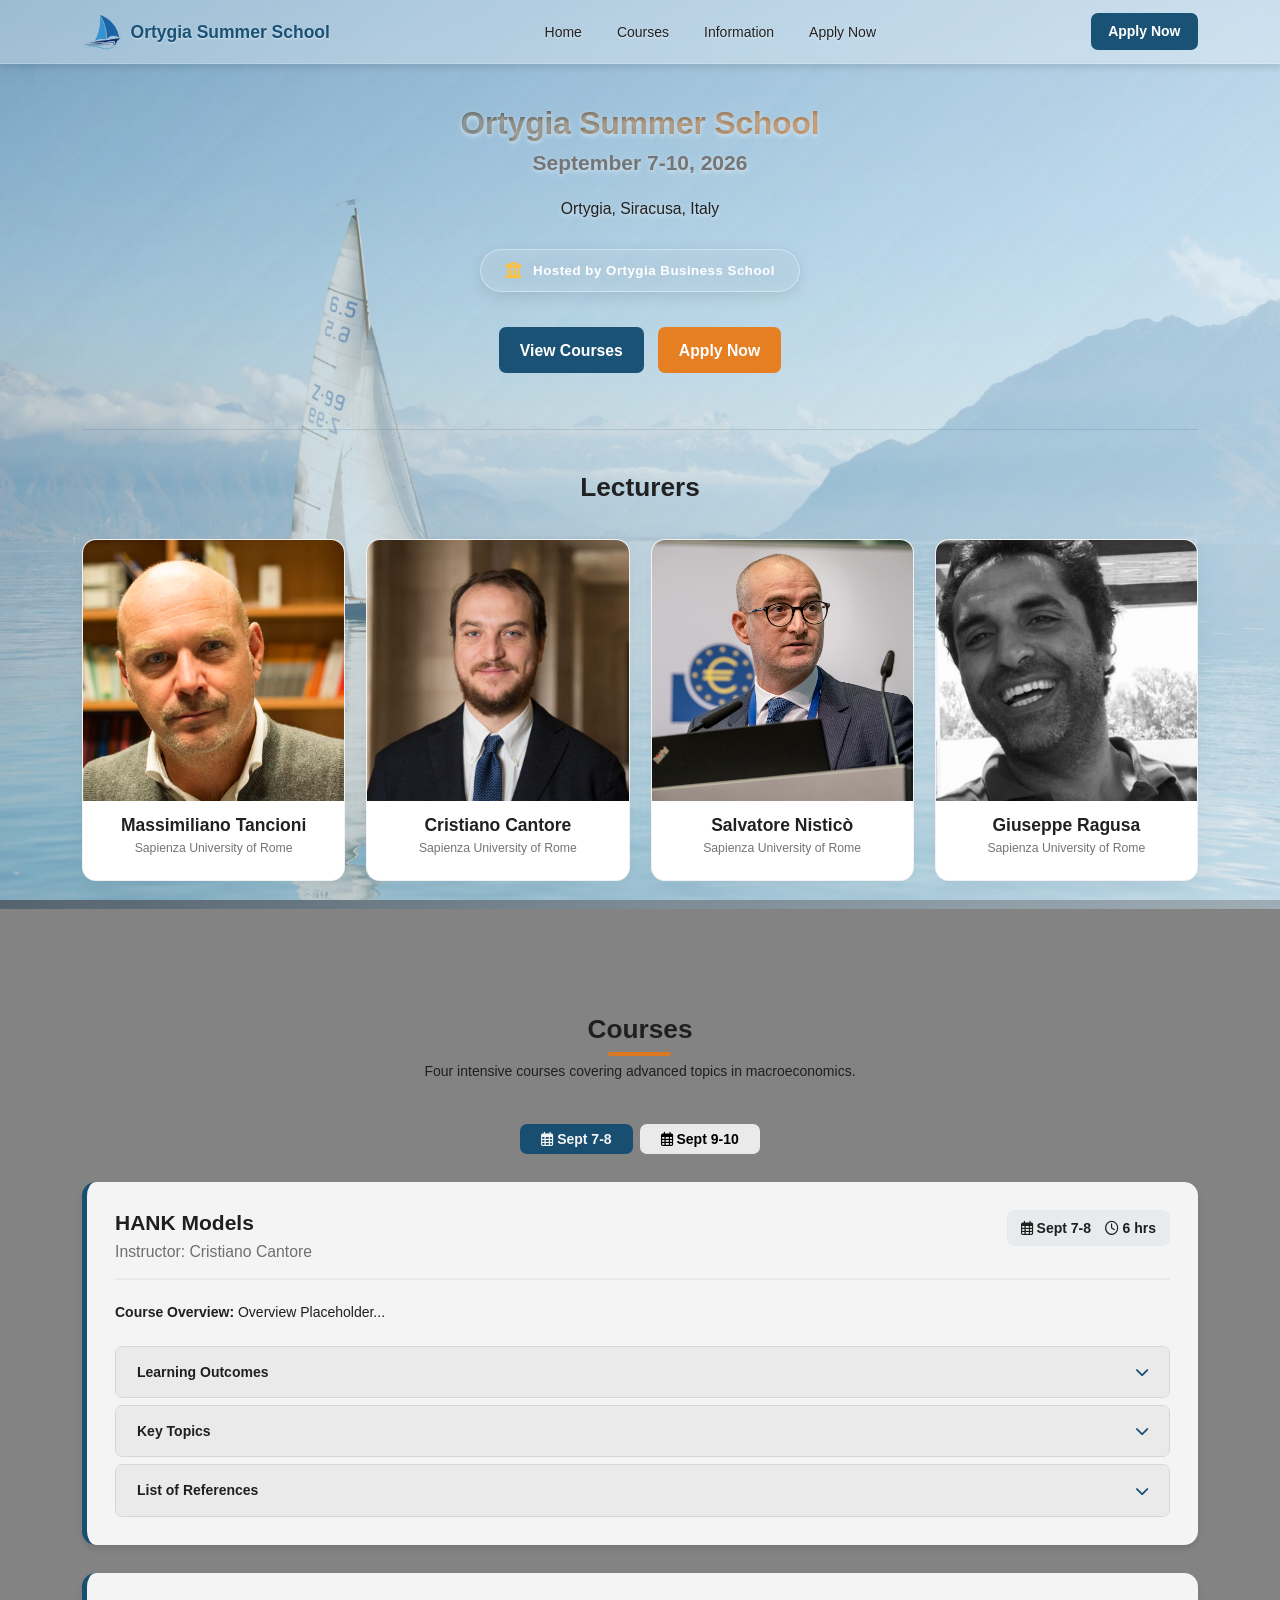
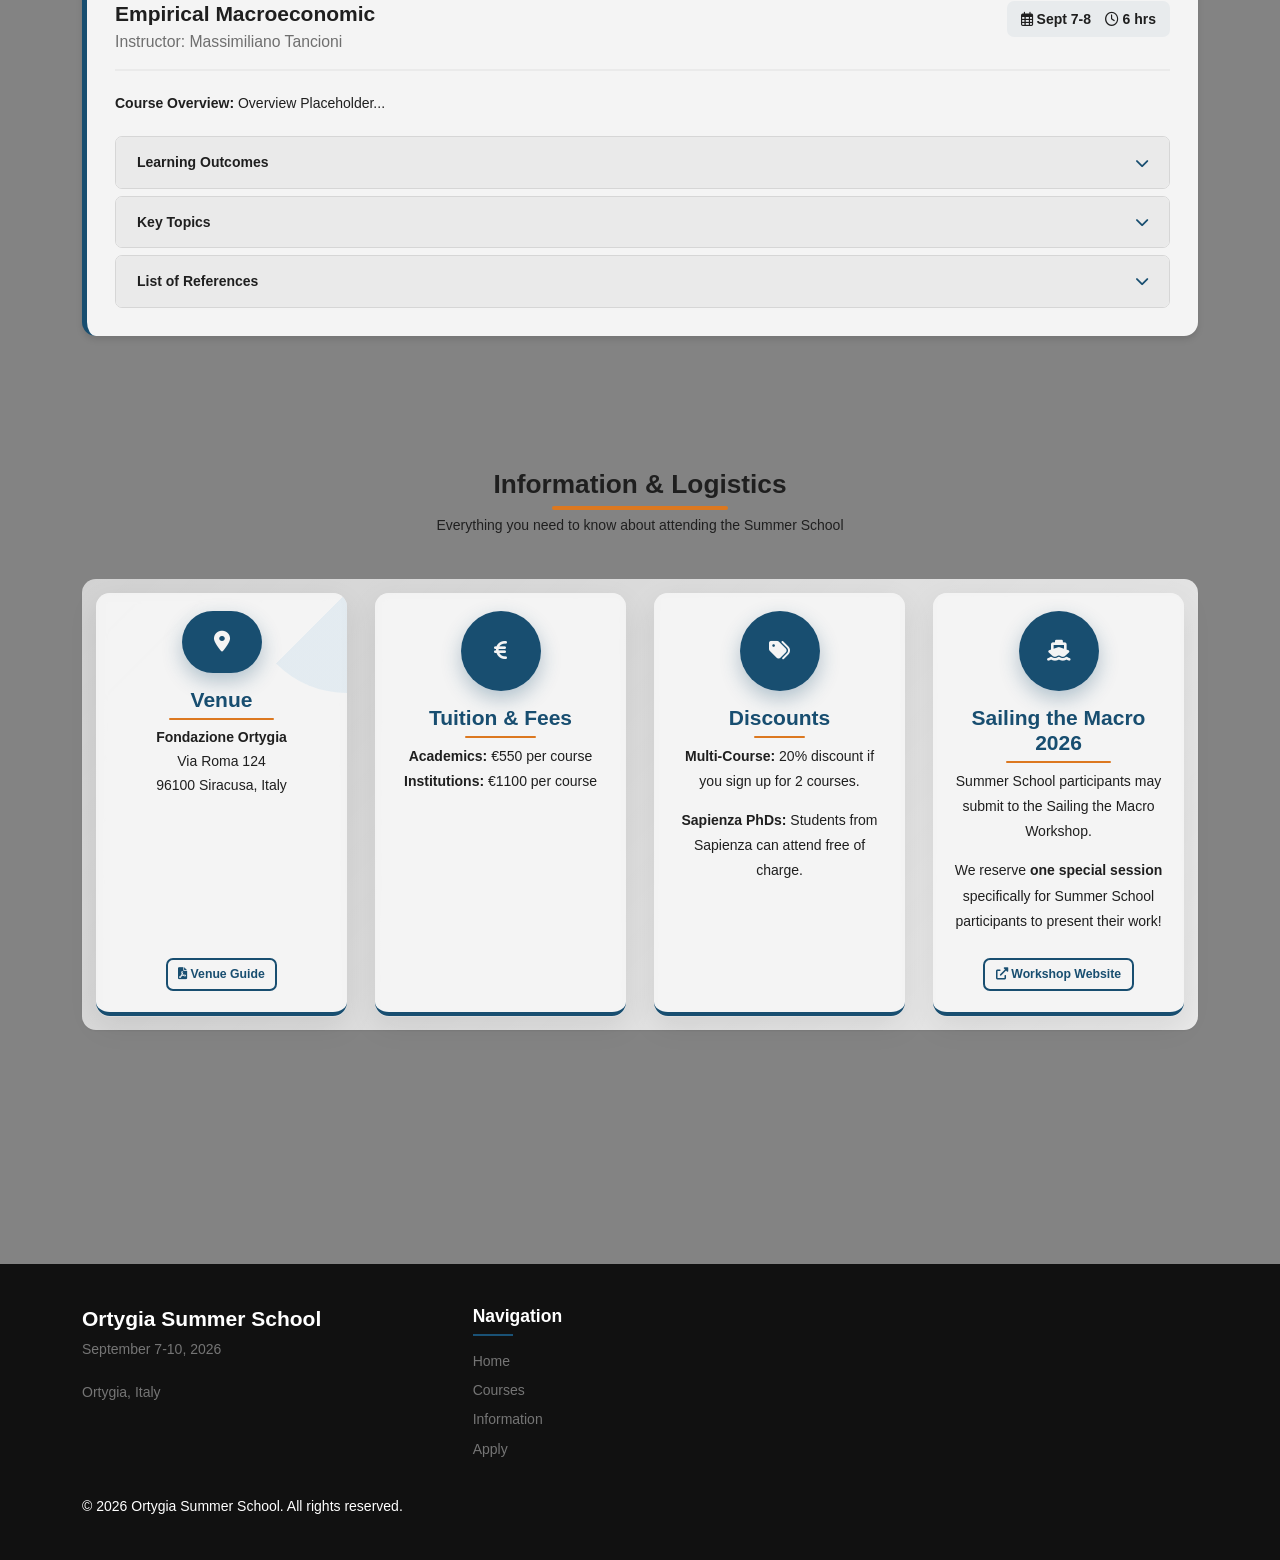
==== commit 94b54199: "Add host link to Ortygia Business School and enhance styling for better user interaction" ====
--- a/index.html
+++ b/index.html
@@ -311,6 +311,43 @@
             margin-bottom: var(--spacing-md);
         }
 
+        .host-link {
+            display: inline-flex;
+            align-items: center;
+            gap: 0.75rem;
+            margin-bottom: 2.5rem;
+            color: #fff;
+            text-decoration: none;
+            font-weight: 600;
+            font-size: 0.95rem;
+            letter-spacing: 0.5px;
+            background: linear-gradient(135deg, rgba(255, 255, 255, 0.15), rgba(255, 255, 255, 0.05));
+            padding: 0.7rem 1.75rem;
+            border-radius: 50px;
+            transition: all 0.4s cubic-bezier(0.175, 0.885, 0.32, 1.275);
+            border: 1px solid rgba(255, 255, 255, 0.4);
+            backdrop-filter: blur(10px);
+            box-shadow: 0 4px 15px rgba(0, 0, 0, 0.1);
+        }
+
+        .host-link i {
+            font-size: 1.2rem;
+            color: #f8c146;
+            transition: transform 0.4s ease;
+        }
+
+        .host-link:hover {
+            background: linear-gradient(135deg, rgba(255, 255, 255, 0.25), rgba(255, 255, 255, 0.15));
+            transform: translateY(-4px) scale(1.02);
+            color: #fff;
+            box-shadow: 0 10px 25px rgba(0, 0, 0, 0.2);
+            border-color: rgba(255, 255, 255, 0.8);
+        }
+
+        .host-link:hover i {
+            transform: scale(1.15) rotate(-10deg);
+        }
+
         @media (max-width: 768px) {
             .apply-form {
                 grid-template-columns: 1fr;
@@ -353,6 +390,9 @@
                     <h1>Ortygia Summer School</h1>
                     <h2>September 7-10, 2026</h2>
                     <p class="lead">Ortygia, Siracusa, Italy</p>
+                    <a href="https://www.ortygiabs.org" target="_blank" class="host-link">
+                        <i class="fas fa-university"></i> Hosted by Ortygia Business School
+                    </a>
                     <div class="hero-buttons">
                         <a href="#courses" class="btn btn-primary btn-lg">View Courses</a>
                         <a href="/apply" class="btn btn-secondary btn-lg">Apply Now</a>
@@ -474,6 +514,7 @@
                                 <h3>Sailing the Macro 2026</h3>
                                 <p>Summer School participants may submit to the Sailing the Macro Workshop.</p>
                                 <p>We reserve <strong>one special session</strong> specifically for Summer School participants to present their work!</p>
+                                <a href="https://sailingthemacro.org/" target="_blank" class="btn btn-outline btn-sm" style="margin-top:10px;"><i class="fas fa-external-link-alt"></i> Workshop Website</a>
                             </div>
                         </div>
                     </div>
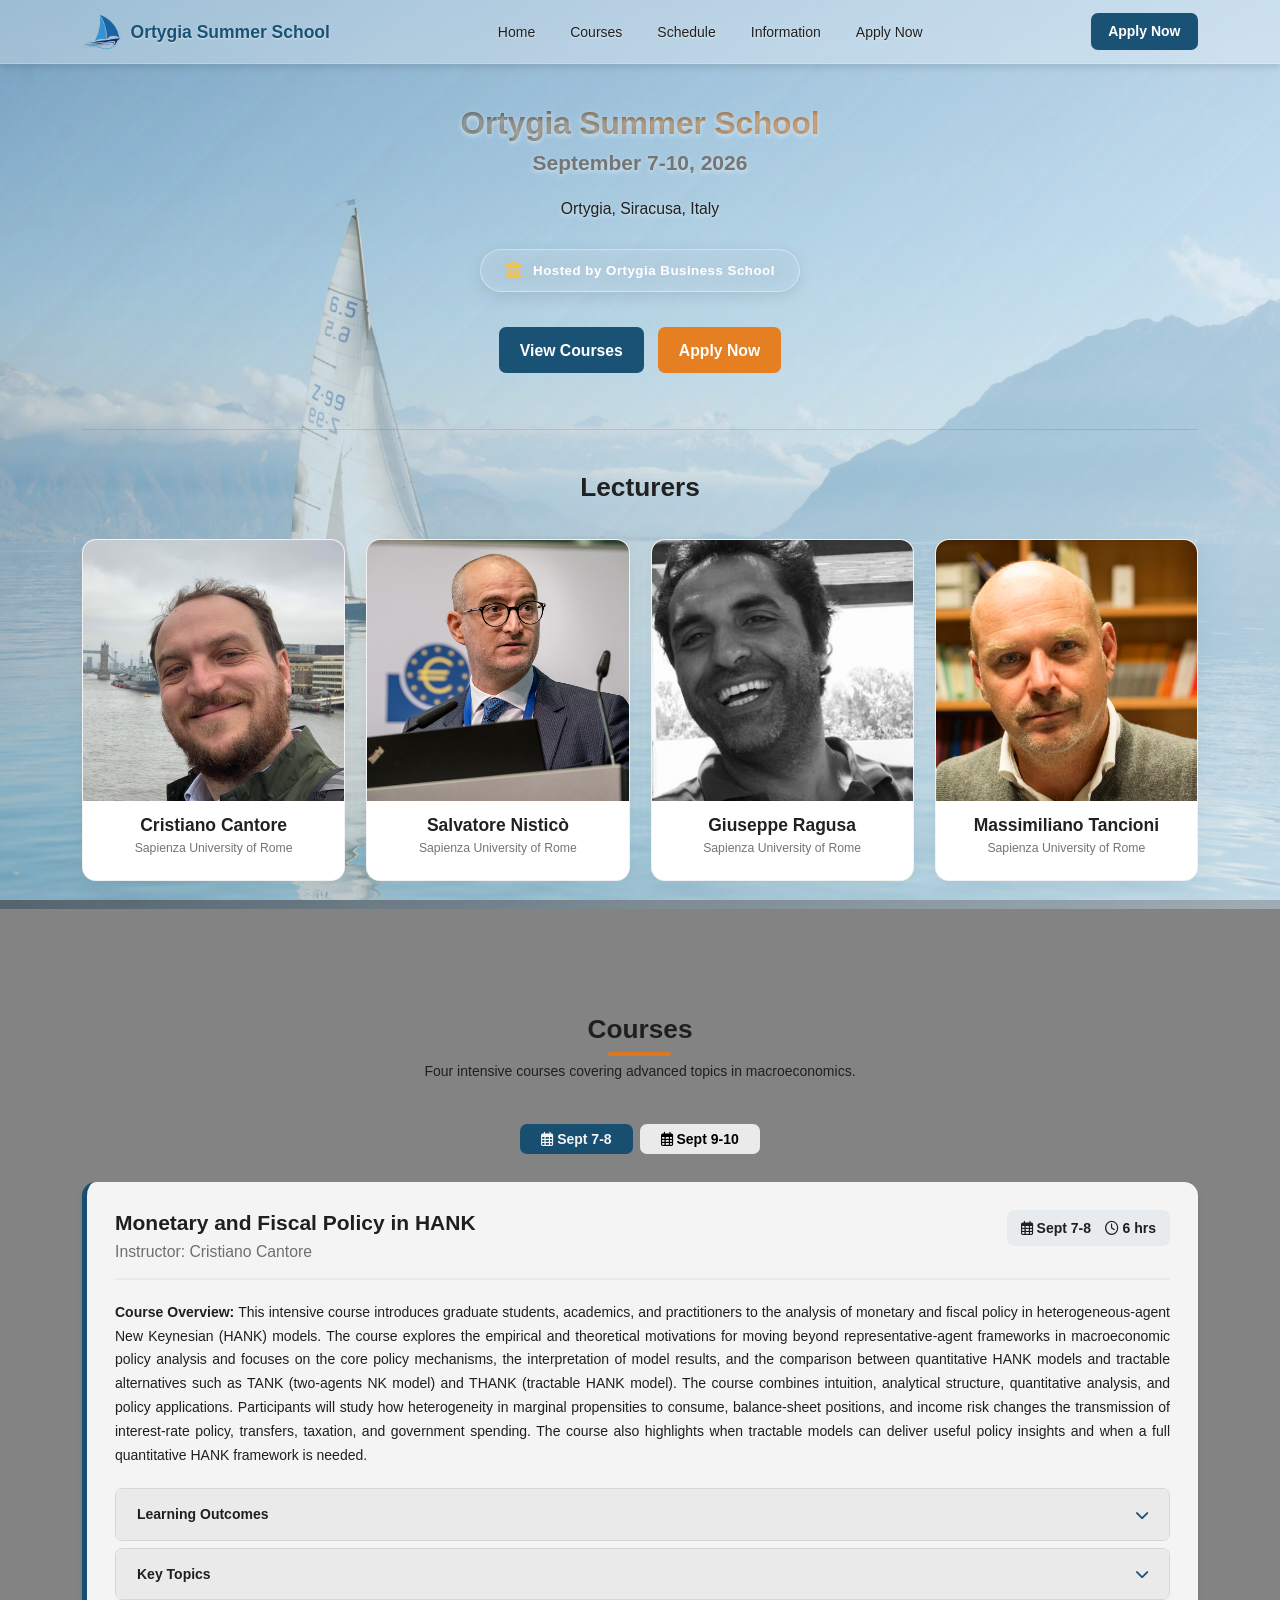
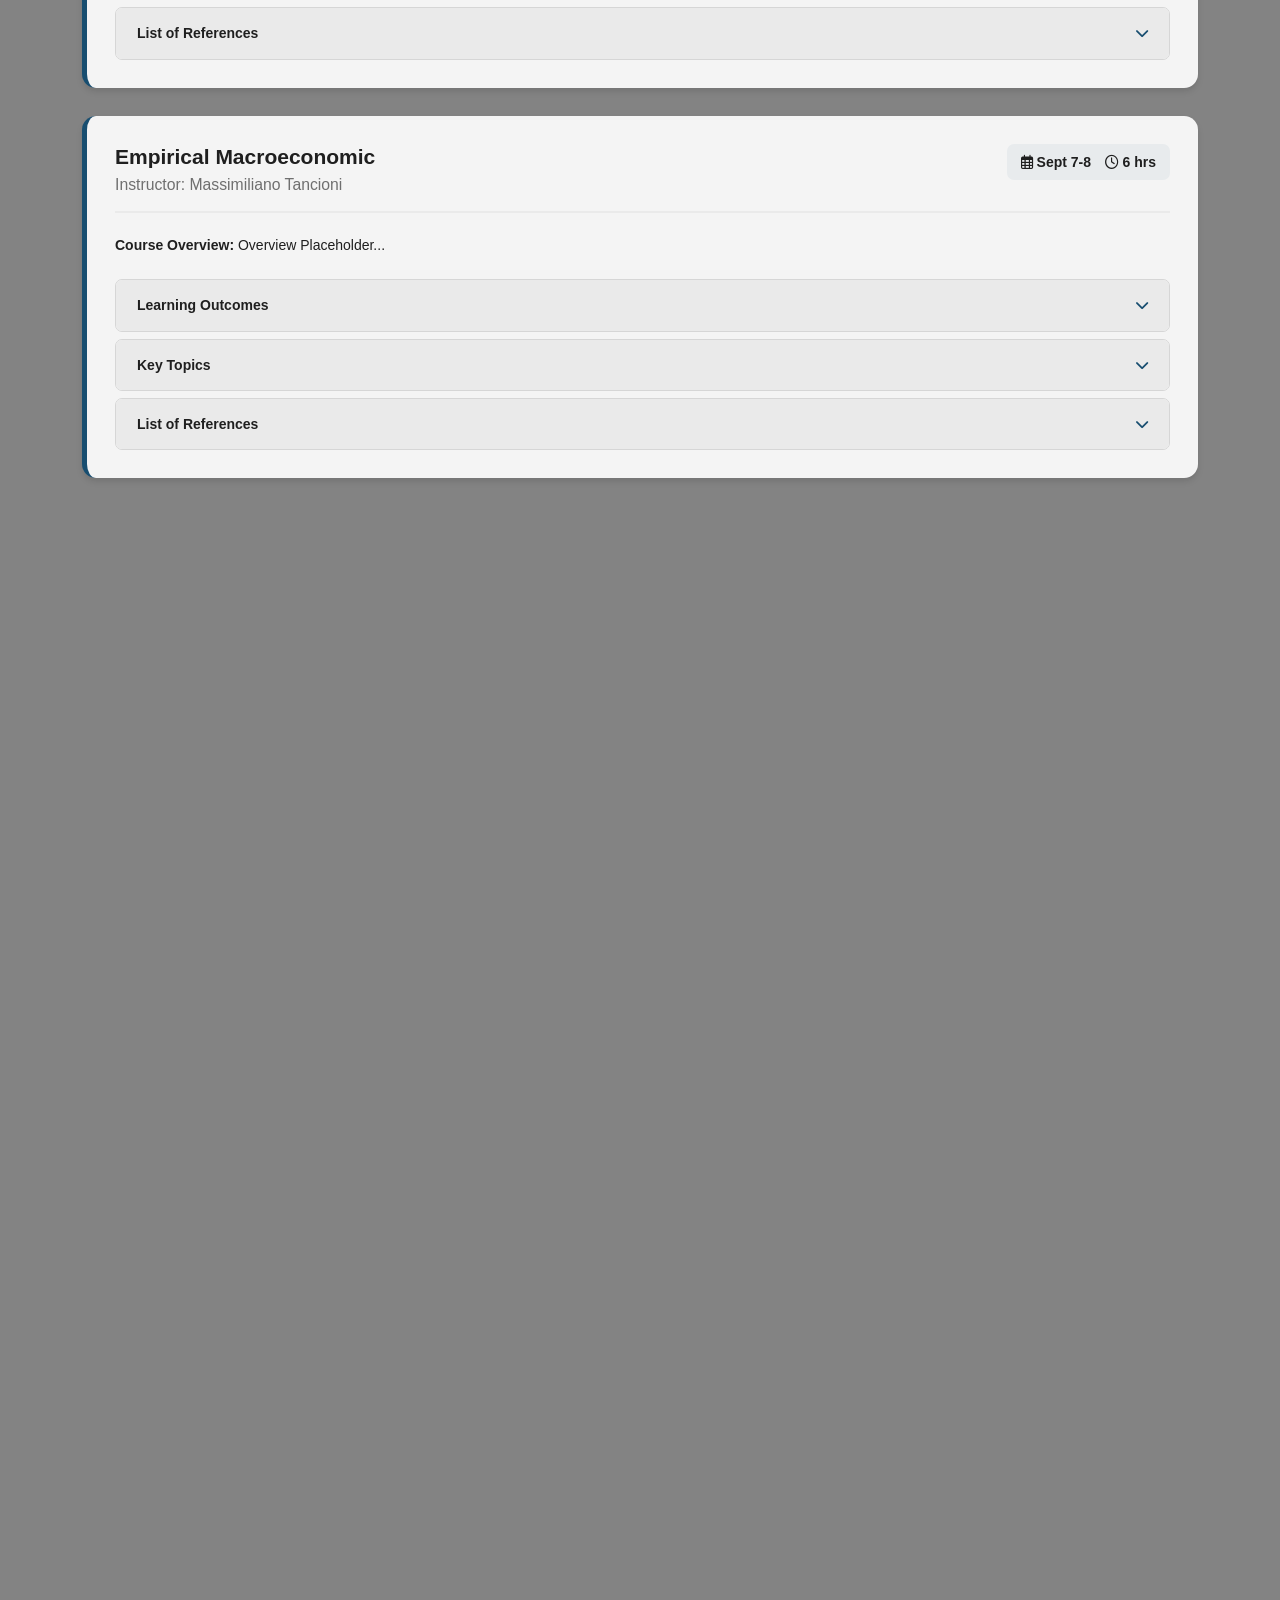
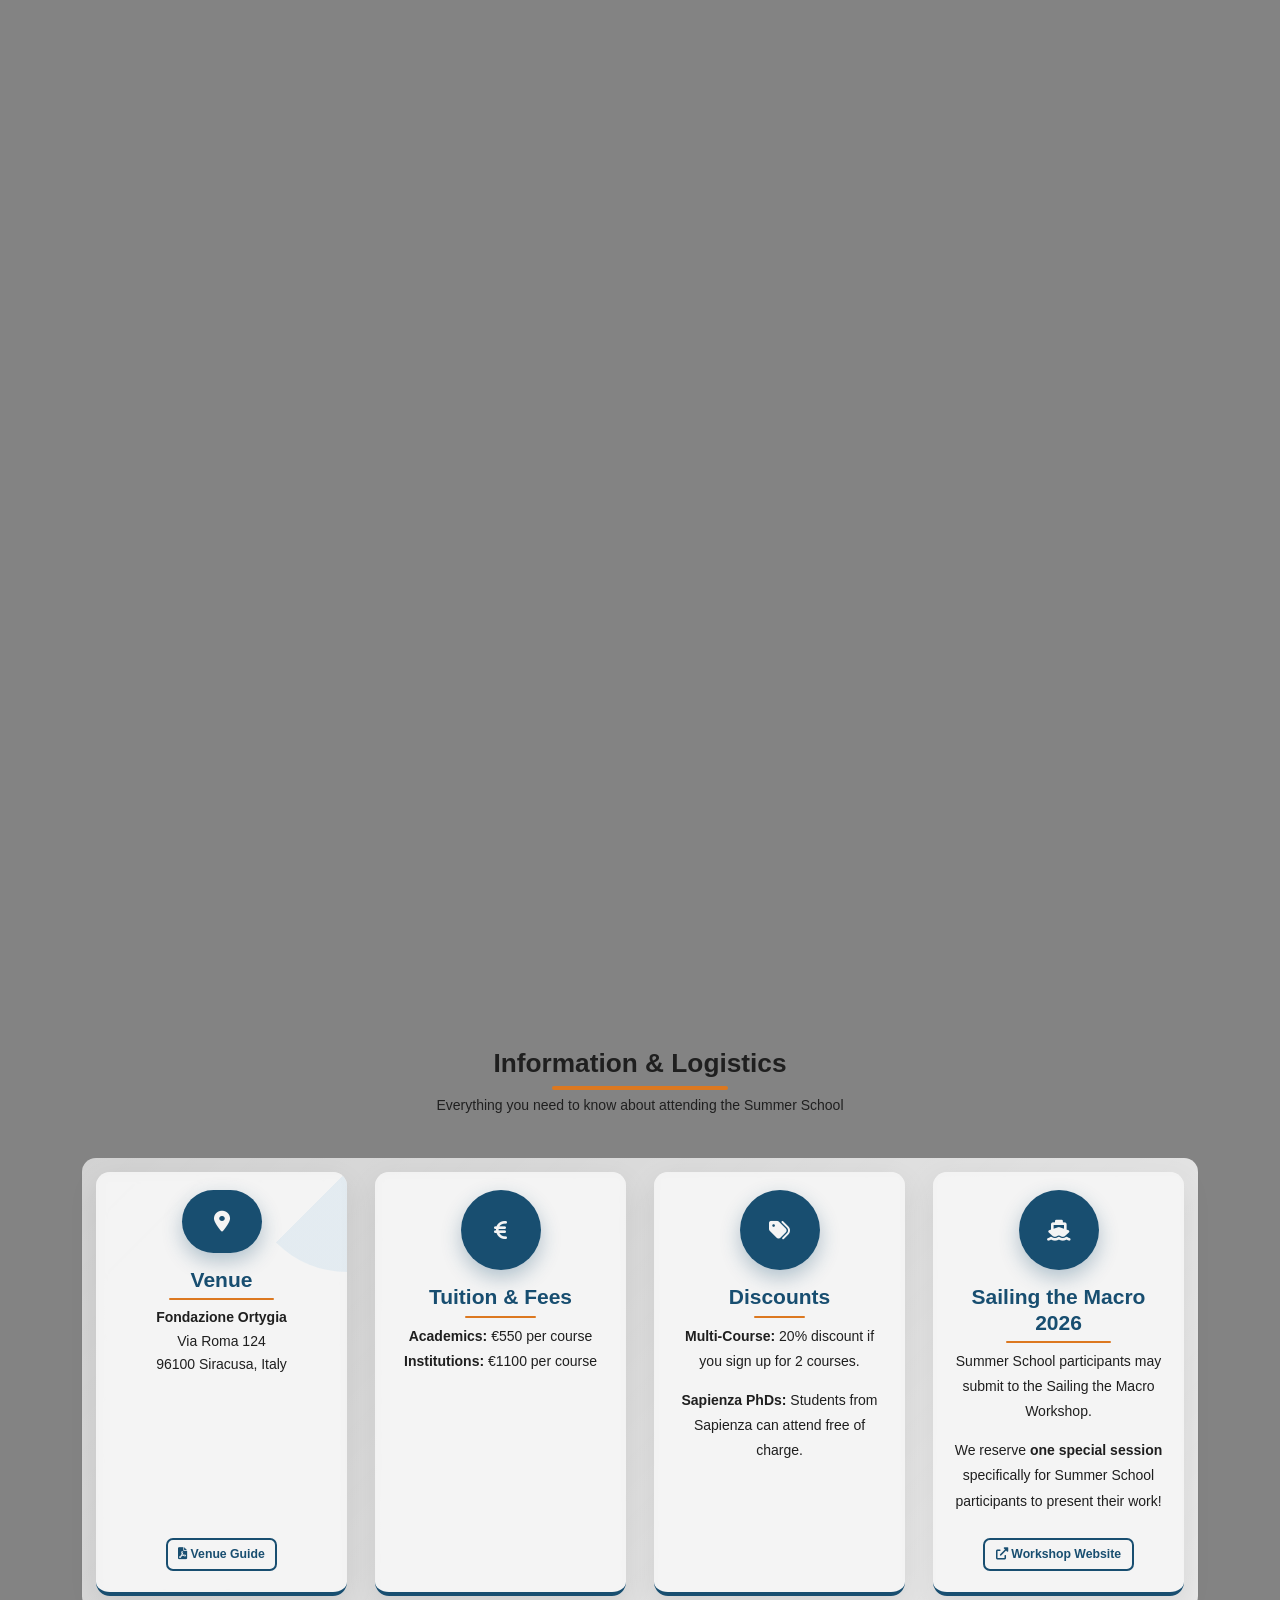
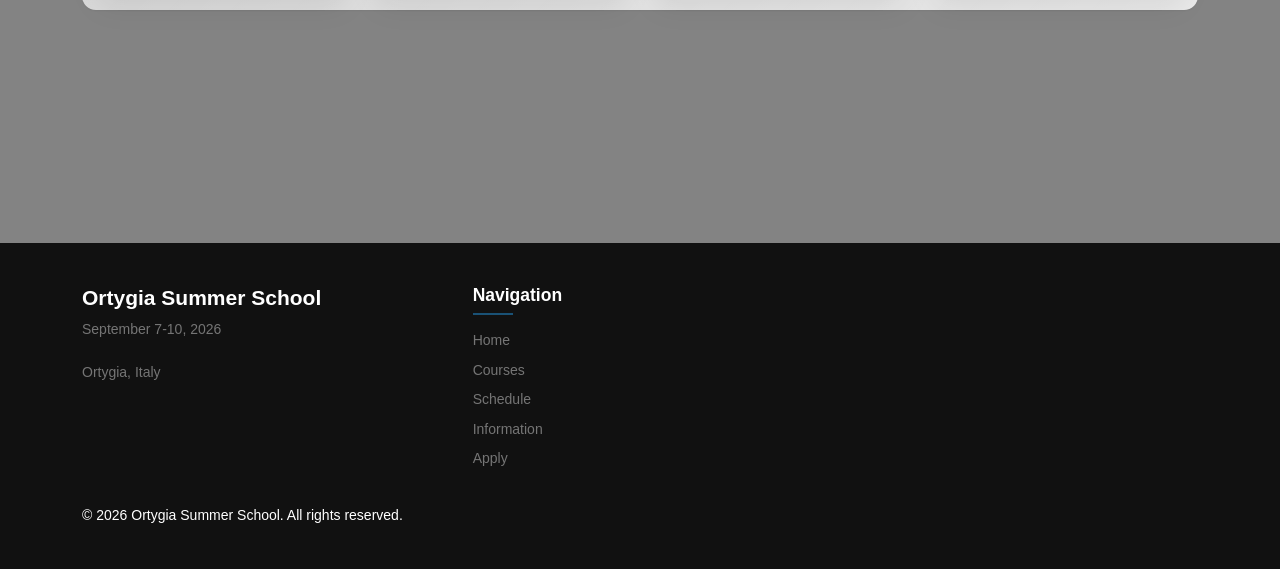
==== commit 1c36cf44: "Add schedule section with filtering functionality and update course details in JSON" ====
--- a/index.html
+++ b/index.html
@@ -353,6 +353,139 @@
                 grid-template-columns: 1fr;
             }
         }
+
+        /* Schedule Calendar / Filter Styles */
+        .schedule-controls {
+            display: flex;
+            gap: 1rem;
+            margin-bottom: 2rem;
+            flex-wrap: wrap;
+            justify-content: center;
+        }
+        .filter-group {
+            display: flex;
+            align-items: center;
+            gap: 0.5rem;
+            background: #fff;
+            padding: 0.5rem 1.2rem;
+            border-radius: 50px;
+            box-shadow: 0 2px 8px rgba(0,0,0,0.06);
+            border: 1px solid rgba(0,0,0,0.05);
+        }
+        .filter-group label {
+            font-weight: 600;
+            color: #1a5276;
+            margin: 0;
+            font-size: 0.95rem;
+        }
+        .filter-select {
+            border: none;
+            background: transparent;
+            font-size: 0.95rem;
+            color: #333;
+            outline: none;
+            cursor: pointer;
+            font-family: inherit;
+        }
+        .schedule-calendar {
+            background: transparent;
+            width: 100%;
+        }
+        .calendar-day {
+            margin-bottom: 2rem;
+            background: #fff;
+            border-radius: 12px;
+            padding: 1.5rem;
+            box-shadow: 0 4px 15px rgba(0,0,0,0.04);
+            border-left: 5px solid #1a5276;
+        }
+        .calendar-day-header {
+            font-size: 1.4rem;
+            font-weight: 700;
+            color: #1a5276;
+            margin-bottom: 1.5rem;
+            padding-bottom: 0.75rem;
+            border-bottom: 2px solid rgba(26, 82, 118, 0.1);
+            display: flex;
+            align-items: center;
+            gap: 0.5rem;
+        }
+        .calendar-events {
+            display: flex;
+            flex-direction: column;
+            gap: 1rem;
+        }
+        .calendar-event {
+            background: #fafafa;
+            border: 1px solid rgba(0,0,0,0.06);
+            border-radius: 8px;
+            padding: 1.25rem;
+            transition: transform 0.2s, box-shadow 0.2s;
+        }
+        .calendar-event:hover {
+            transform: translateY(-3px);
+            box-shadow: 0 6px 12px rgba(0,0,0,0.06);
+            background: #fff;
+        }
+        .calendar-event.hidden {
+            display: none !important;
+        }
+        .event-top {
+            display: flex;
+            justify-content: space-between;
+            align-items: flex-start;
+            margin-bottom: 0.75rem;
+            flex-wrap: wrap;
+            gap: 1rem;
+        }
+        .event-time-badge {
+            background: rgba(26, 82, 118, 0.1);
+            color: #1a5276;
+            padding: 0.35rem 0.75rem;
+            border-radius: 50px;
+            font-weight: 600;
+            font-size: 0.9rem;
+            display: inline-flex;
+            align-items: center;
+            gap: 0.4rem;
+        }
+        .event-course-badge {
+            font-size: 0.85rem;
+            color: #666;
+            background: #eee;
+            padding: 0.25rem 0.6rem;
+            border-radius: 6px;
+            font-weight: 500;
+        }
+        .event-title {
+            font-size: 1.15rem;
+            font-weight: 700;
+            color: #333;
+            margin-bottom: 0.25rem;
+        }
+        .event-instructor {
+            font-size: 0.95rem;
+            color: #1a5276;
+            margin-bottom: 0.75rem;
+            font-weight: 600;
+            display: flex;
+            align-items: center;
+            gap: 0.4rem;
+        }
+        .event-desc {
+            color: #555;
+            font-size: 0.95rem;
+            line-height: 1.6;
+        }
+        @media (max-width: 575px) {
+            .calendar-day {
+                padding: 1rem;
+            }
+            .event-top {
+                flex-direction: column;
+                gap: 0.5rem;
+            }
+        }
     </style>
 </head>
 <body>
@@ -370,6 +503,7 @@
                     <ul class="nav-links">
                         <li><a href="/#home">Home</a></li>
                         <li><a href="/#courses">Courses</a></li>
+                        <li><a href="/#schedule">Schedule</a></li>
                         <li><a href="/#info">Information</a></li>
                         <li><a href="/apply">Apply Now</a></li>
                     </ul>
@@ -405,30 +539,30 @@
                     <div class="lecturers-grid">
                         <div class="speaker-card">
                             <div class="speaker-image">
-                                <img src="assets/keynotes/Massimiliano Tancioni.png" alt="Massimiliano Tancioni" loading="lazy" onerror="this.src='assets/images/swmlogo.png'; this.style.objectFit='contain'; this.style.padding='20px';">
-                            </div>
-                            <h4>Massimiliano Tancioni</h4>
-                            <p class="speaker-title">Sapienza University of Rome</p>
-                        </div>
-                        <div class="speaker-card">
-                            <div class="speaker-image">
-                                <img src="assets/keynotes/Cristiano Cantore.png" alt="Cristiano Cantore" loading="lazy" onerror="this.src='assets/images/swmlogo.png'; this.style.objectFit='contain'; this.style.padding='20px';">
+                                <a href="https://www.cristianocantore.com" target="_blank"><img src="assets/keynotes/Cristiano Cantore.png" alt="Cristiano Cantore" loading="lazy" onerror="this.src='assets/images/swmlogo.png'; this.style.objectFit='contain'; this.style.padding='20px';"></a>
                             </div>
                             <h4>Cristiano Cantore</h4>
                             <p class="speaker-title">Sapienza University of Rome</p>
                         </div>
                         <div class="speaker-card">
                             <div class="speaker-image">
-                                <img src="assets/keynotes/Salvatore Nistico.png" alt="Salvatore Nisticò" loading="lazy" onerror="this.src='assets/images/swmlogo.png'; this.style.objectFit='contain'; this.style.padding='20px';">
+                                <a href="https://sites.google.com/view/salvatore-nistico" target="_blank"><img src="assets/keynotes/Salvatore Nistico.png" alt="Salvatore Nisticò" loading="lazy" onerror="this.src='assets/images/swmlogo.png'; this.style.objectFit='contain'; this.style.padding='20px';"></a>
                             </div>
                             <h4>Salvatore Nisticò</h4>
                             <p class="speaker-title">Sapienza University of Rome</p>
                         </div>
                         <div class="speaker-card">
                             <div class="speaker-image">
-                                <img src="assets/keynotes/Giusepe Ragusa.png" alt="Giuseppe Ragusa" loading="lazy" onerror="this.src='assets/images/swmlogo.png'; this.style.objectFit='contain'; this.style.padding='20px';">
+                                <a href="https://gragusa.org" target="_blank"><img src="assets/keynotes/Giusepe Ragusa.png" alt="Giuseppe Ragusa" loading="lazy" onerror="this.src='assets/images/swmlogo.png'; this.style.objectFit='contain'; this.style.padding='20px';"></a>
                             </div>
                             <h4>Giuseppe Ragusa</h4>
+                            <p class="speaker-title">Sapienza University of Rome</p>
+                        </div>
+                        <div class="speaker-card">
+                            <div class="speaker-image">
+                                <a href="https://massimilianotancioni.site.uniroma1.it" target="_blank"><img src="assets/keynotes/Massimiliano Tancioni.png" alt="Massimiliano Tancioni" loading="lazy" onerror="this.src='assets/images/swmlogo.png'; this.style.objectFit='contain'; this.style.padding='20px';"></a>
+                            </div>
+                            <h4>Massimiliano Tancioni</h4>
                             <p class="speaker-title">Sapienza University of Rome</p>
                         </div>
                     </div>
@@ -460,6 +594,51 @@
             </div>
         </section>
 
+        <!-- Schedule section -->
+        <section id="schedule" class="section">
+            <div class="container">
+                <div class="section-header">
+                    <h2>Schedule</h2>
+                    <p>Daily breakdown of the summer school program</p>
+                </div>
+                <div class="section-content">
+                    <div class="schedule-container">
+                        
+                        <div class="schedule-controls">
+                            <div class="filter-group">
+                                <label for="day-filter"><i class="far fa-calendar-alt"></i> Day:</label>
+                                <select id="day-filter" class="filter-select" onchange="filterSchedule()">
+                                    <option value="all">All Dates</option>
+                                    <option value="sept7">Monday, Sept 7</option>
+                                    <option value="sept8">Tuesday, Sept 8</option>
+                                    <option value="sept9">Wednesday, Sept 9</option>
+                                    <option value="sept10">Thursday, Sept 10</option>
+                                </select>
+                            </div>
+                            <div class="filter-group">
+                                <label for="course-filter"><i class="fas fa-book"></i> Course:</label>
+                                <select id="course-filter" class="filter-select" onchange="filterSchedule()">
+                                    <option value="all">All Courses</option>
+                                    <option value="cantore">HANK Models (Cantore)</option>
+                                    <option value="tancioni">Empirical Macroeconomic (Tancioni)</option>
+                                    <option value="nistico">Balance Sheet Policies (Nisticò)</option>
+                                    <option value="ragusa">Econometrics (Ragusa)</option>
+                                </select>
+                            </div>
+                        </div>
+
+                        <div id="schedule-calendar" class="schedule-calendar">
+                            <!-- JS injected schedule will go here -->
+                        </div>
+                        <div id="no-schedule-results" style="display: none; text-align: center; color: #666; padding: 2rem 0; background: #fff; border-radius: 12px; box-shadow: 0 4px 15px rgba(0,0,0,0.05); margin-top: 1rem;">
+                            No sessions match the selected filters.
+                        </div>
+
+                    </div>
+                </div>
+            </div>
+        </section>
+
         <!-- Information section -->
         <section id="info" class="section">
             <div class="container">
@@ -539,6 +718,7 @@
                         <ul>
                             <li><a href="/#home">Home</a></li>
                             <li><a href="/#courses">Courses</a></li>
+                            <li><a href="/#schedule">Schedule</a></li>
                             <li><a href="/#info">Information</a></li>
                             <li><a href="/apply">Apply</a></li>
                         </ul>
@@ -640,6 +820,101 @@
             target.classList.add('active');
             target.style.display = 'flex'; // our courses-stack is a flex container
         }
+
+        // Fetch and Render Calendar Schedule
+        async function loadSchedule() {
+            try {
+                const response = await fetch('schedule.json');
+                const scheduleData = await response.json();
+                
+                const container = document.getElementById('schedule-calendar');
+                if(!container) return;
+                container.innerHTML = '';
+                
+                // Group by dateLabel
+                const grouped = {};
+                scheduleData.forEach(item => {
+                    if(!grouped[item.dateLabel]) grouped[item.dateLabel] = [];
+                    grouped[item.dateLabel].push(item);
+                });
+
+                for(const [dayLabel, events] of Object.entries(grouped)) {
+                    const dayId = events[0].date;
+                    
+                    const dayDiv = document.createElement('div');
+                    dayDiv.className = 'calendar-day';
+                    dayDiv.setAttribute('data-day', dayId);
+                    
+                    let eventsHtml = '';
+                    events.forEach(ev => {
+                        eventsHtml += `
+                            <div class="calendar-event" data-day="${ev.date}" data-course="${ev.courseId}">
+                                <div class="event-top">
+                                    <div class="event-time-badge"><i class="far fa-clock"></i> ${ev.time}</div>
+                                    <div class="event-course-badge">${ev.courseName}</div>
+                                </div>
+                                <div class="event-title">${ev.topic}</div>
+                                <div class="event-instructor"><i class="fas fa-chalkboard-teacher"></i> ${ev.instructor}</div>
+                                <div class="event-desc">${ev.description}</div>
+                            </div>
+                        `;
+                    });
+
+                    dayDiv.innerHTML = `
+                        <div class="calendar-day-header"><i class="far fa-calendar-alt"></i> ${dayLabel}</div>
+                        <div class="calendar-events">
+                            ${eventsHtml}
+                        </div>
+                    `;
+                    container.appendChild(dayDiv);
+                }
+            } catch (error) {
+                console.error('Error loading schedule:', error);
+            }
+        }
+
+        loadSchedule();
+
+        // Filter functionality for the new Calendar View
+        function filterSchedule() {
+            const dayFilter = document.getElementById('day-filter').value;
+            const courseFilter = document.getElementById('course-filter').value;
+            
+            const allDays = document.querySelectorAll('.calendar-day');
+            let anyVisible = false;
+
+            allDays.forEach(dayBox => {
+                const events = dayBox.querySelectorAll('.calendar-event');
+                let dayHasVisibleEvent = false;
+
+                events.forEach(ev => {
+                    const evDate = ev.getAttribute('data-day');
+                    const evCourse = ev.getAttribute('data-course');
+                    
+                    const matchDay = (dayFilter === 'all' || dayFilter === evDate);
+                    const matchCourse = (courseFilter === 'all' || courseFilter === evCourse);
+                    
+                    if (matchDay && matchCourse) {
+                        ev.classList.remove('hidden');
+                        dayHasVisibleEvent = true;
+                        anyVisible = true;
+                    } else {
+                        ev.classList.add('hidden');
+                    }
+                });
+
+                if (dayHasVisibleEvent) {
+                    dayBox.style.display = 'block';
+                } else {
+                    dayBox.style.display = 'none';
+                }
+            });
+
+            const noResults = document.getElementById('no-schedule-results');
+            if (noResults) {
+                noResults.style.display = anyVisible ? 'none' : 'block';
+            }
+        }
     </script>
 </body>
 </html>
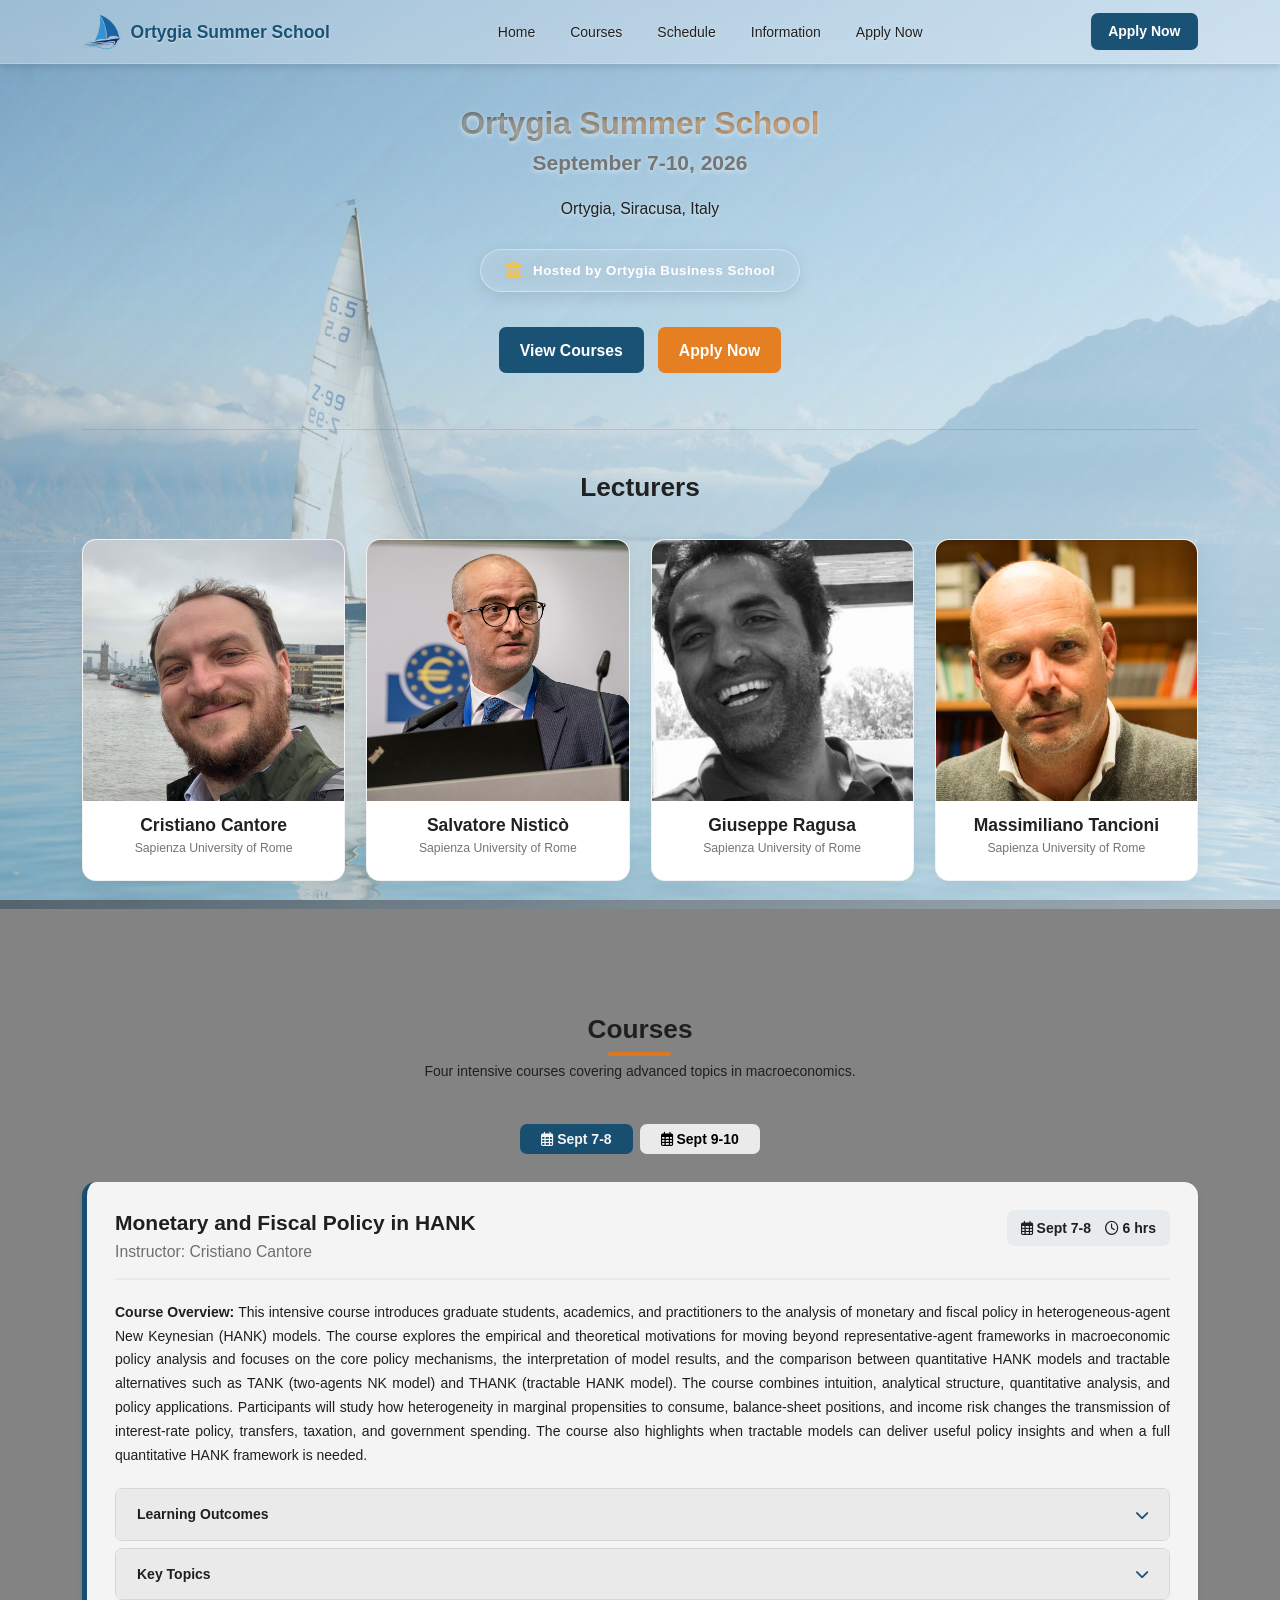
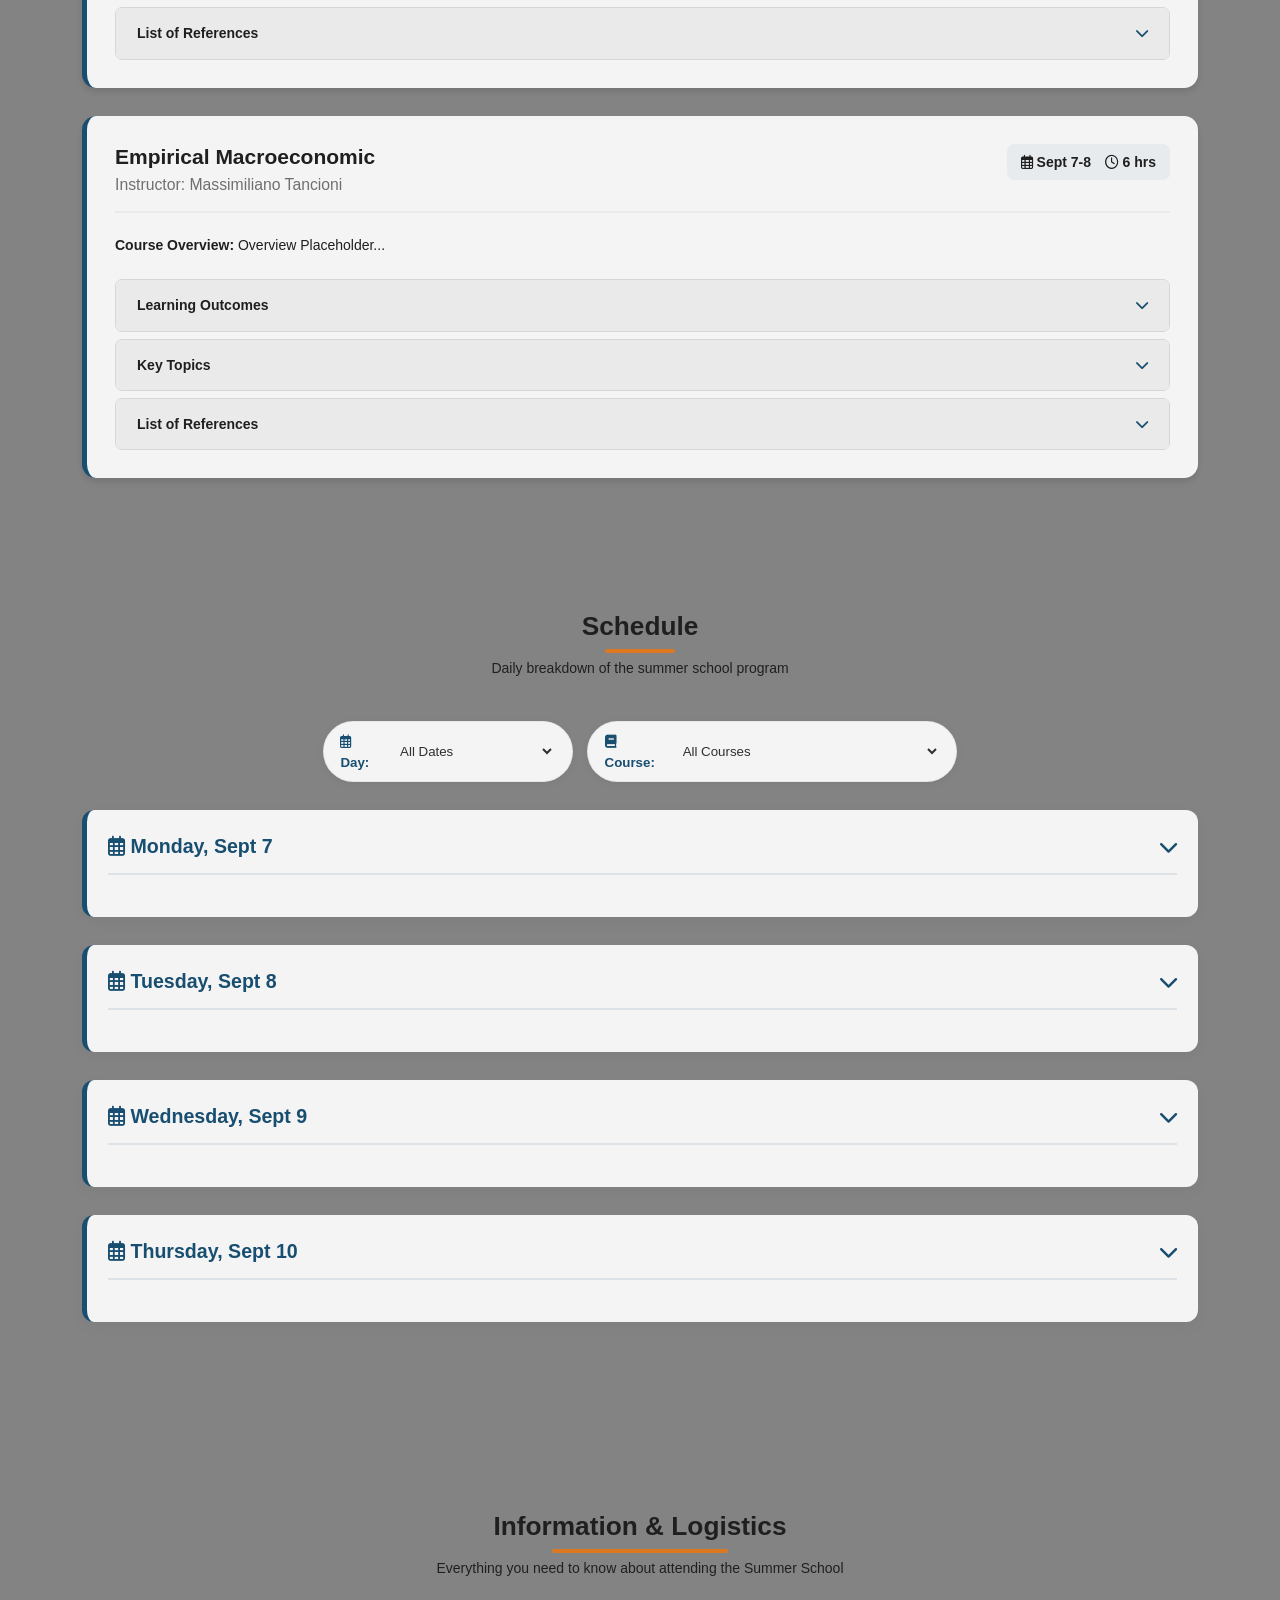
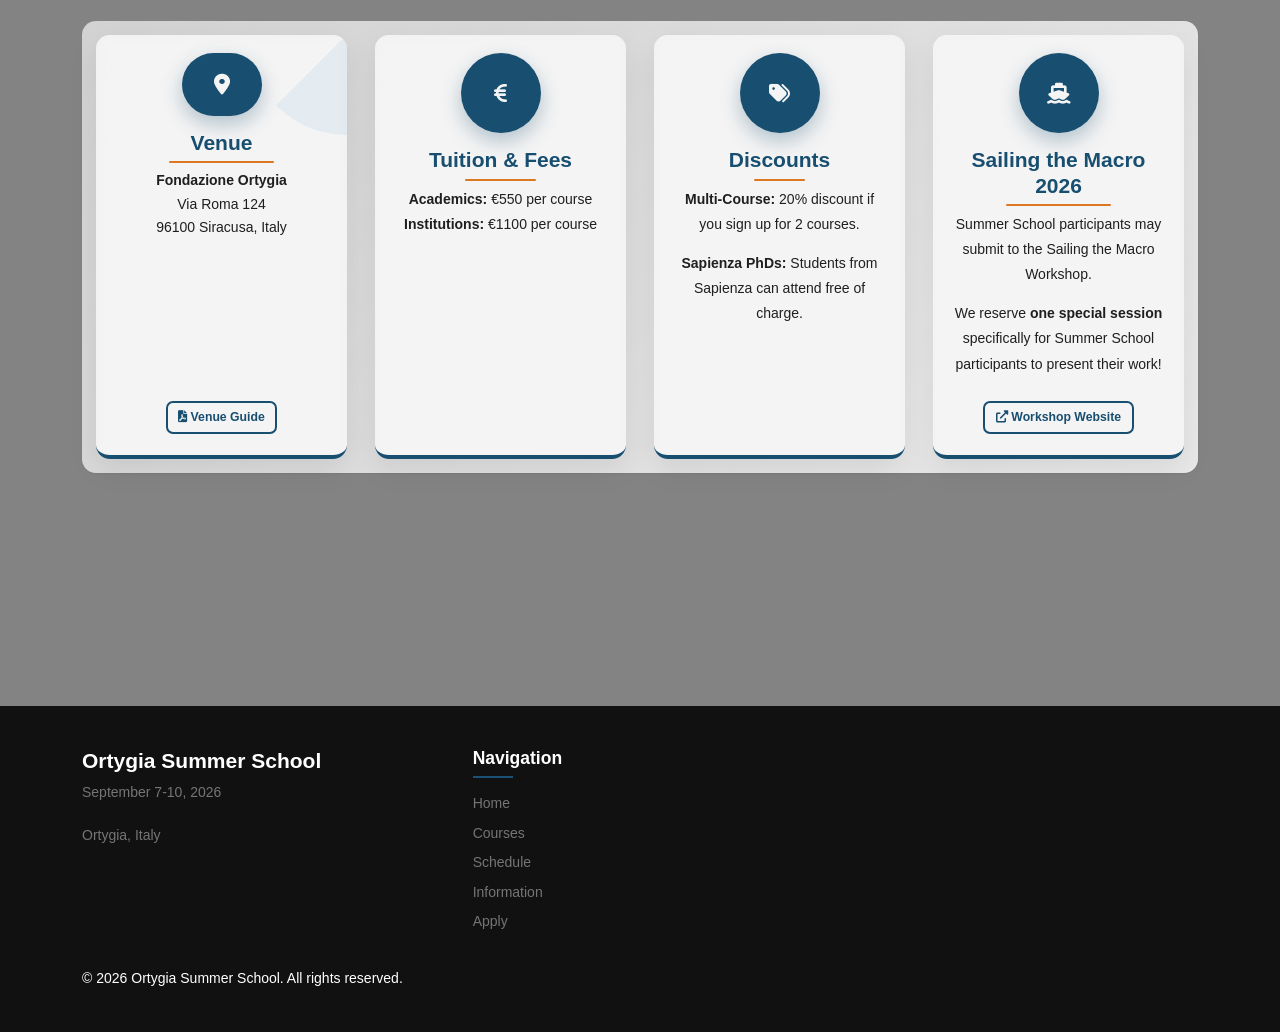
==== commit 49a5fb14: "Update course names and add new sessions in schedule.json; enhance calendar day header interactivity" ====
--- a/index.html
+++ b/index.html
@@ -861,8 +861,11 @@
                     });
 
                     dayDiv.innerHTML = `
-                        <div class="calendar-day-header"><i class="far fa-calendar-alt"></i> ${dayLabel}</div>
-                        <div class="calendar-events">
+                        <div class="calendar-day-header" style="cursor: pointer; display: flex; justify-content: space-between; align-items: center;" onclick="const evts = this.nextElementSibling; const icon = this.querySelector('i.toggle-icon'); if (evts.style.display === 'none') { evts.style.display = 'block'; icon.className = 'fas fa-chevron-up toggle-icon'; } else { evts.style.display = 'none'; icon.className = 'fas fa-chevron-down toggle-icon'; }">
+                            <span><i class="far fa-calendar-alt"></i> ${dayLabel}</span>
+                            <i class="fas fa-chevron-down toggle-icon"></i>
+                        </div>
+                        <div class="calendar-events" style="display: none;">
                             ${eventsHtml}
                         </div>
                     `;
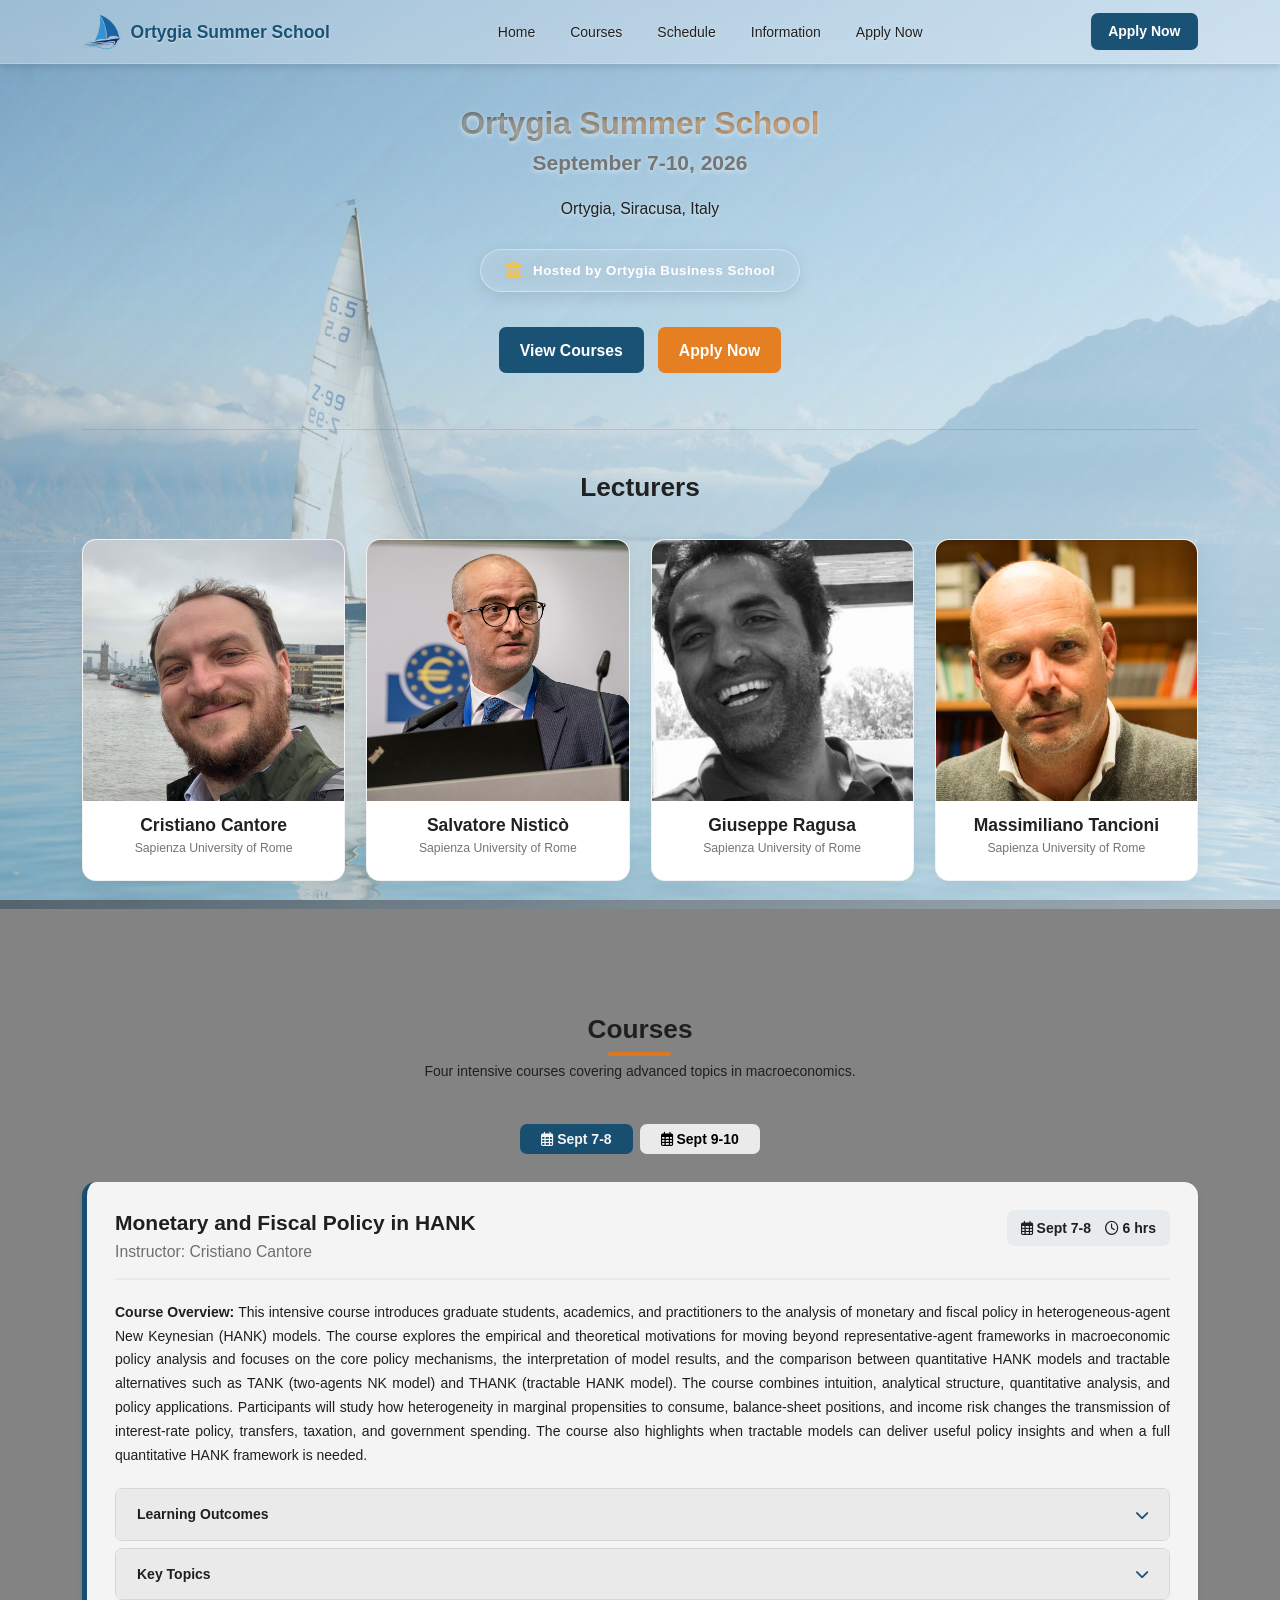
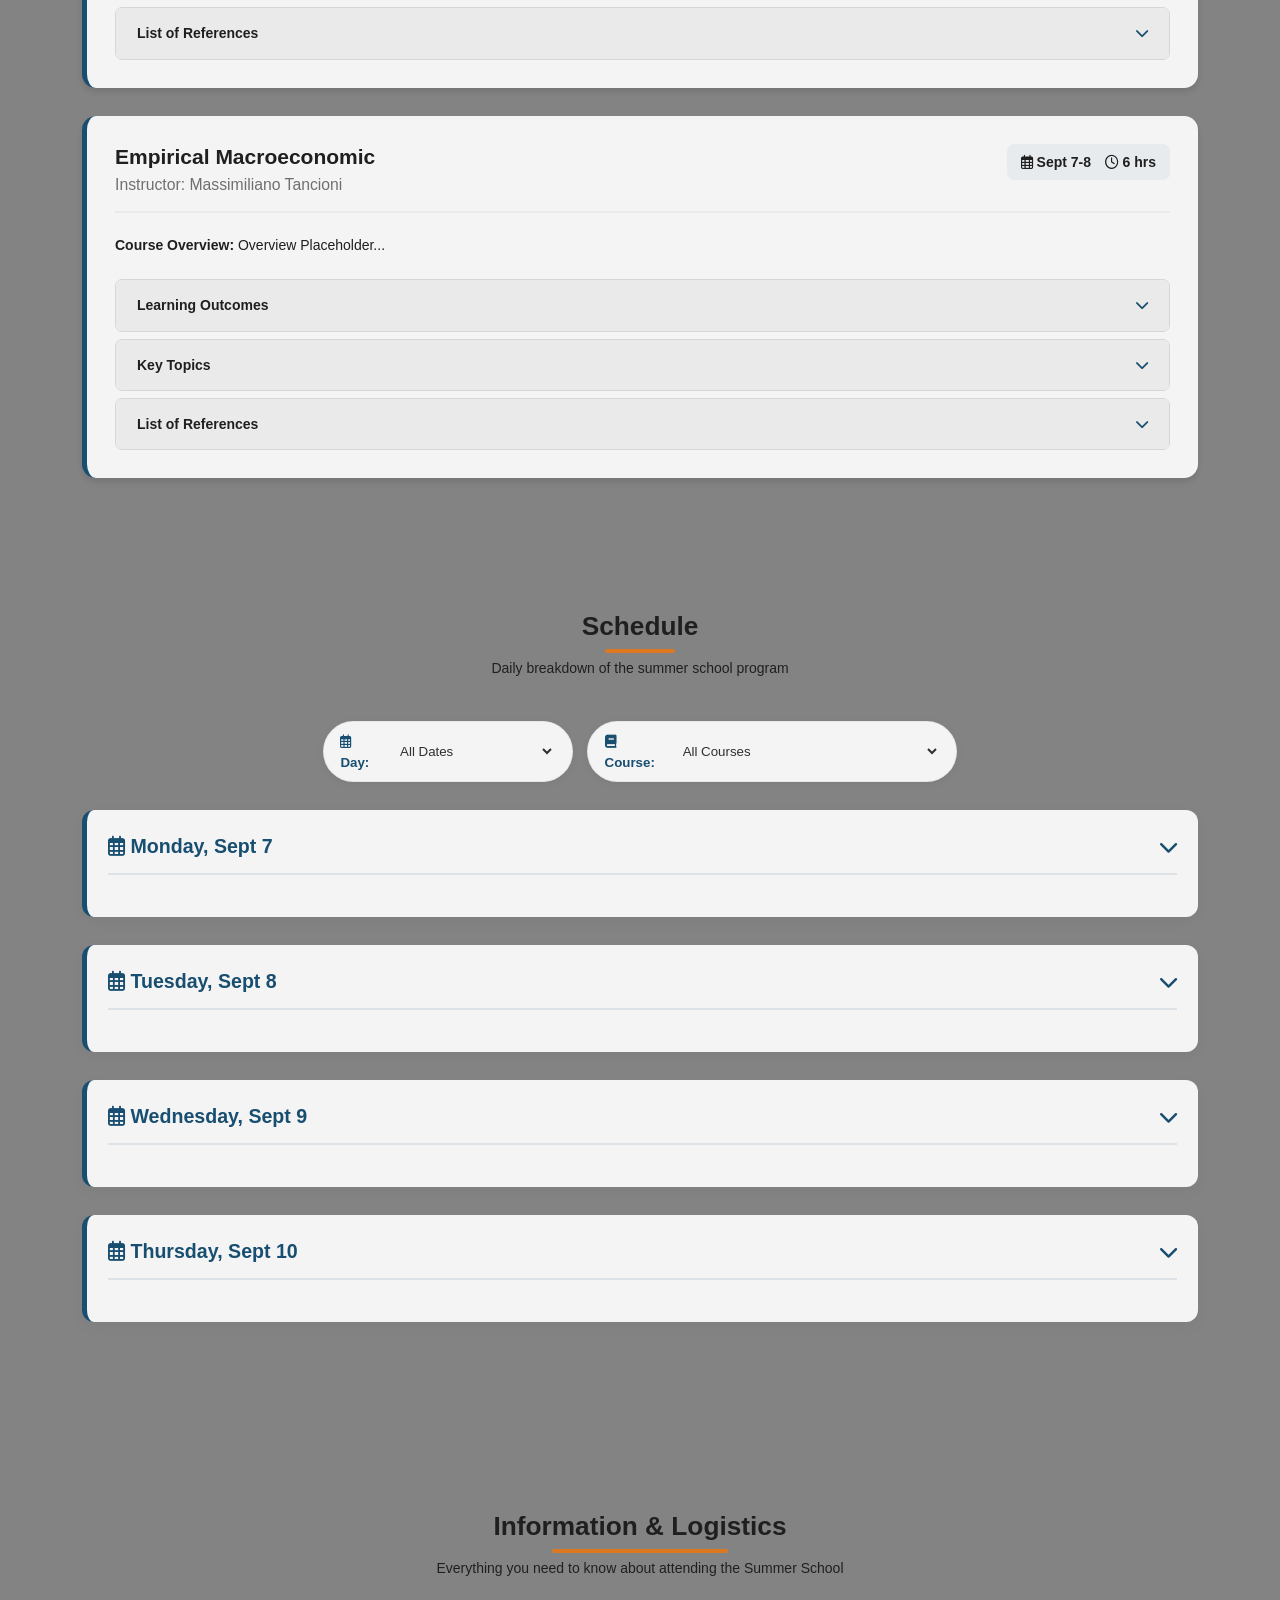
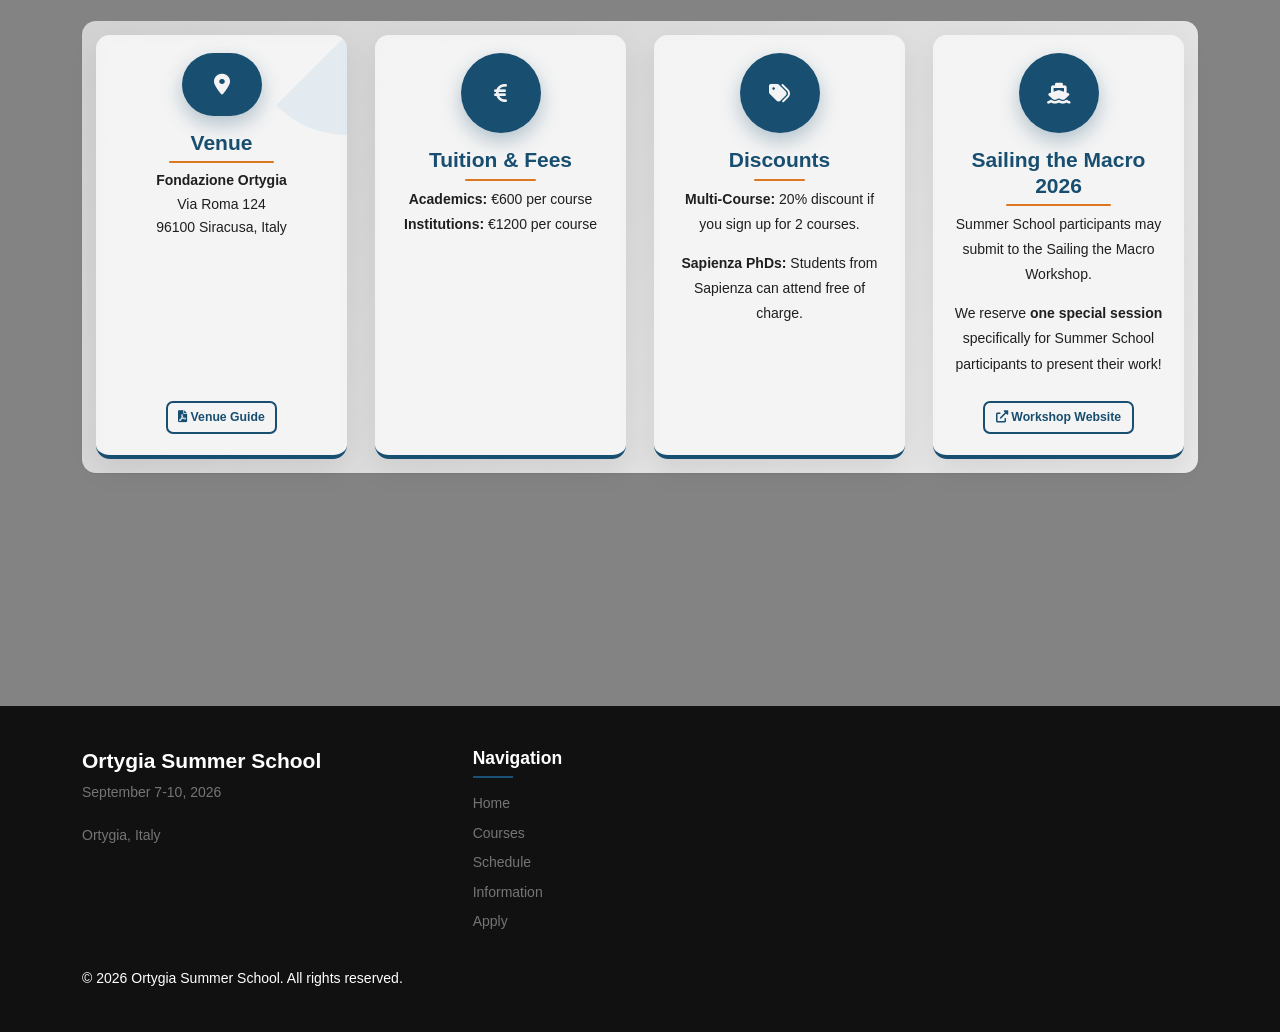
==== commit 0c80cef0: "Add course conflict validation in apply.html; update course details and descriptions for Machine Lea" ====
--- a/index.html
+++ b/index.html
@@ -669,8 +669,8 @@
                                     <i class="fas fa-euro-sign"></i>
                                 </div>
                                 <h3>Tuition & Fees</h3>
-                                <p><strong>Academics:</strong> €550 per course<br>
-                                <strong>Institutions:</strong> €1100 per course</p>
+                                <p><strong>Academics:</strong> €600 per course<br>
+                                <strong>Institutions:</strong> €1200 per course</p>
                             </div>
 
                             <!-- Discounts Card -->
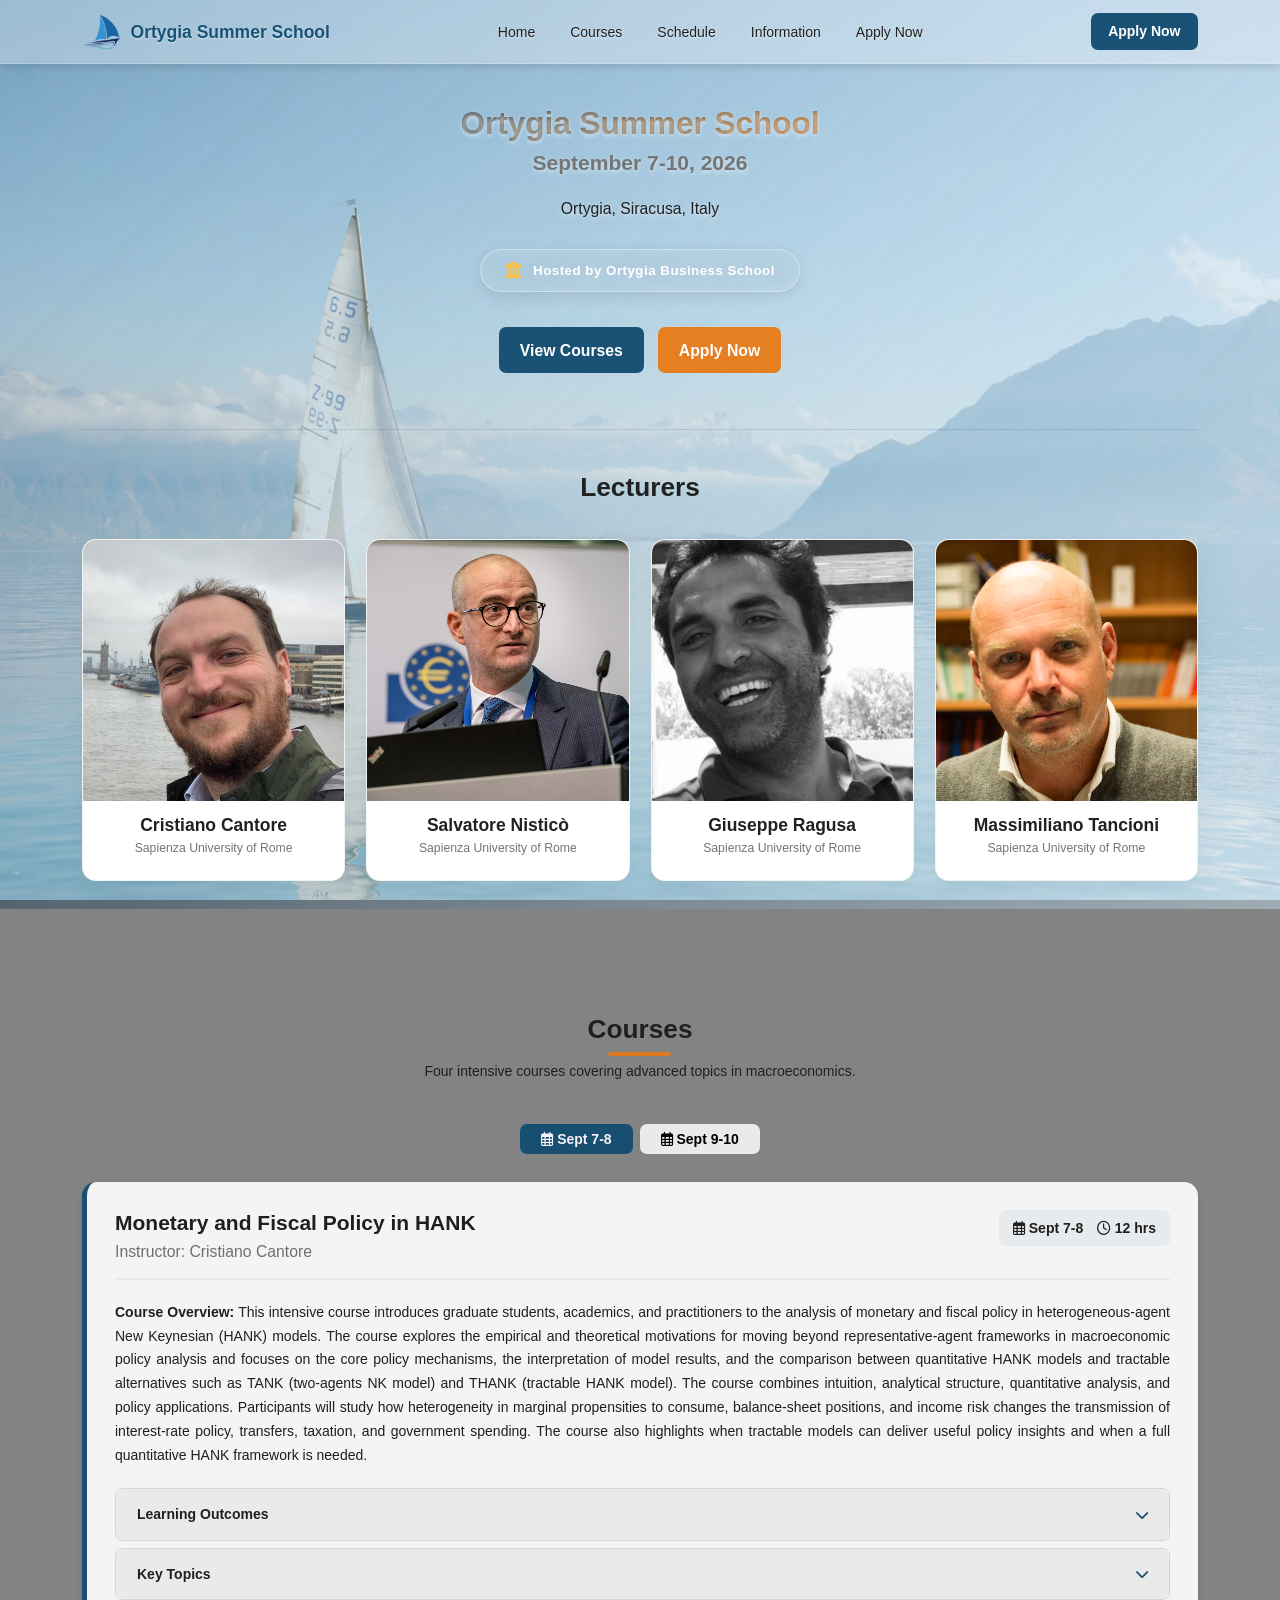
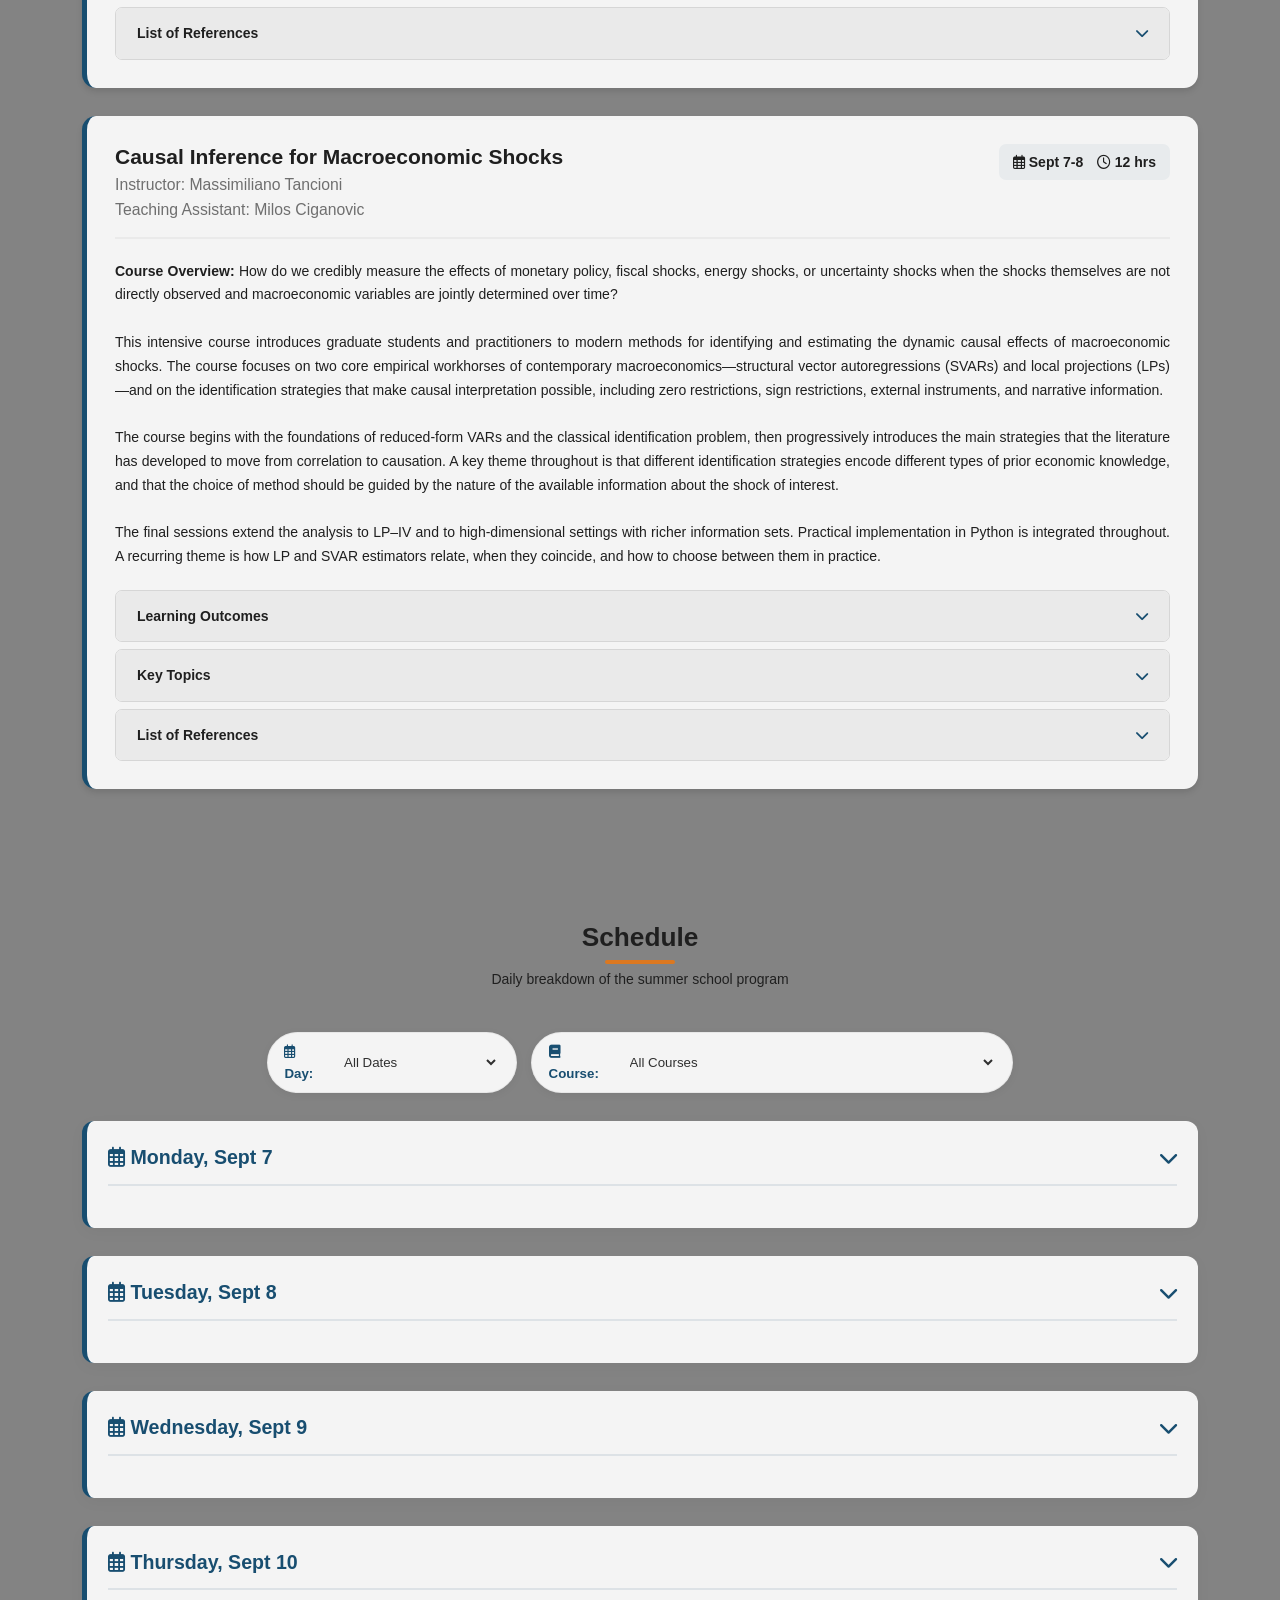
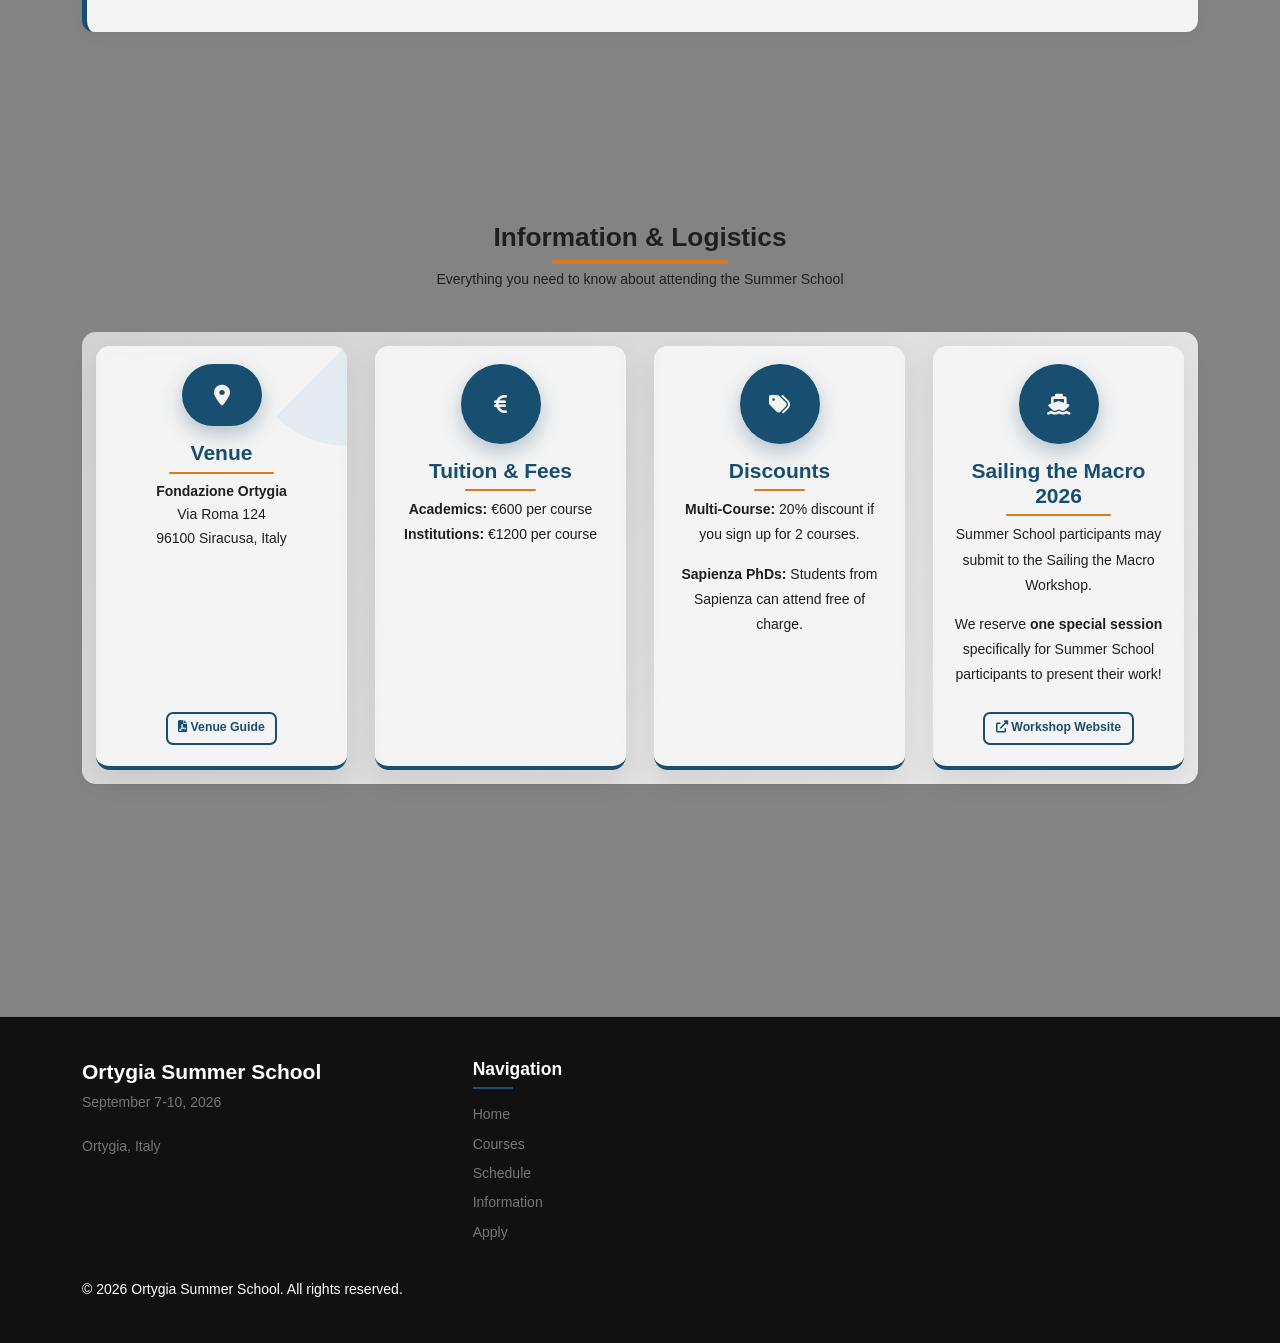
==== commit 1b2f7b47: "Update course title and details for Causal Inference for Macroeconomic Shocks; add TA information an" ====
--- a/index.html
+++ b/index.html
@@ -619,10 +619,10 @@
                                 <label for="course-filter"><i class="fas fa-book"></i> Course:</label>
                                 <select id="course-filter" class="filter-select" onchange="filterSchedule()">
                                     <option value="all">All Courses</option>
-                                    <option value="cantore">HANK Models (Cantore)</option>
-                                    <option value="tancioni">Empirical Macroeconomic (Tancioni)</option>
-                                    <option value="nistico">Balance Sheet Policies (Nisticò)</option>
-                                    <option value="ragusa">Econometrics (Ragusa)</option>
+                                    <option value="cantore">Monetary and Fiscal Policy in HANK (Cantore)</option>
+                                    <option value="tancioni">Causal Inference for Macroeconomic Shocks (Tancioni)</option>
+                                    <option value="nistico">Balance Sheet Policies in DGE Models (Nisticò)</option>
+                                    <option value="ragusa">Machine Learning for Economics (Ragusa)</option>
                                 </select>
                             </div>
                         </div>
@@ -751,6 +751,7 @@
                                 <div class="course-title-area">
                                     <h3>${course.title}</h3>
                                     <div class="course-instructor">Instructor: ${course.instructor}</div>
+                                    ${course.ta ? `<div class="course-instructor">Teaching Assistant: ${course.ta}</div>` : ''}
                                 </div>
                                 <div class="course-meta">
                                     <div class="course-meta-item"><i class="far fa-calendar-alt"></i> ${course.date}</div>
@@ -854,7 +855,7 @@
                                     <div class="event-course-badge">${ev.courseName}</div>
                                 </div>
                                 <div class="event-title">${ev.topic}</div>
-                                <div class="event-instructor"><i class="fas fa-chalkboard-teacher"></i> ${ev.instructor}</div>
+                                <div class="event-instructor"><i class="fas fa-chalkboard-teacher"></i> ${ev.ta && ev.topic.startsWith('Python Lab') ? ev.ta : ev.instructor}</div>
                                 <div class="event-desc">${ev.description}</div>
                             </div>
                         `;
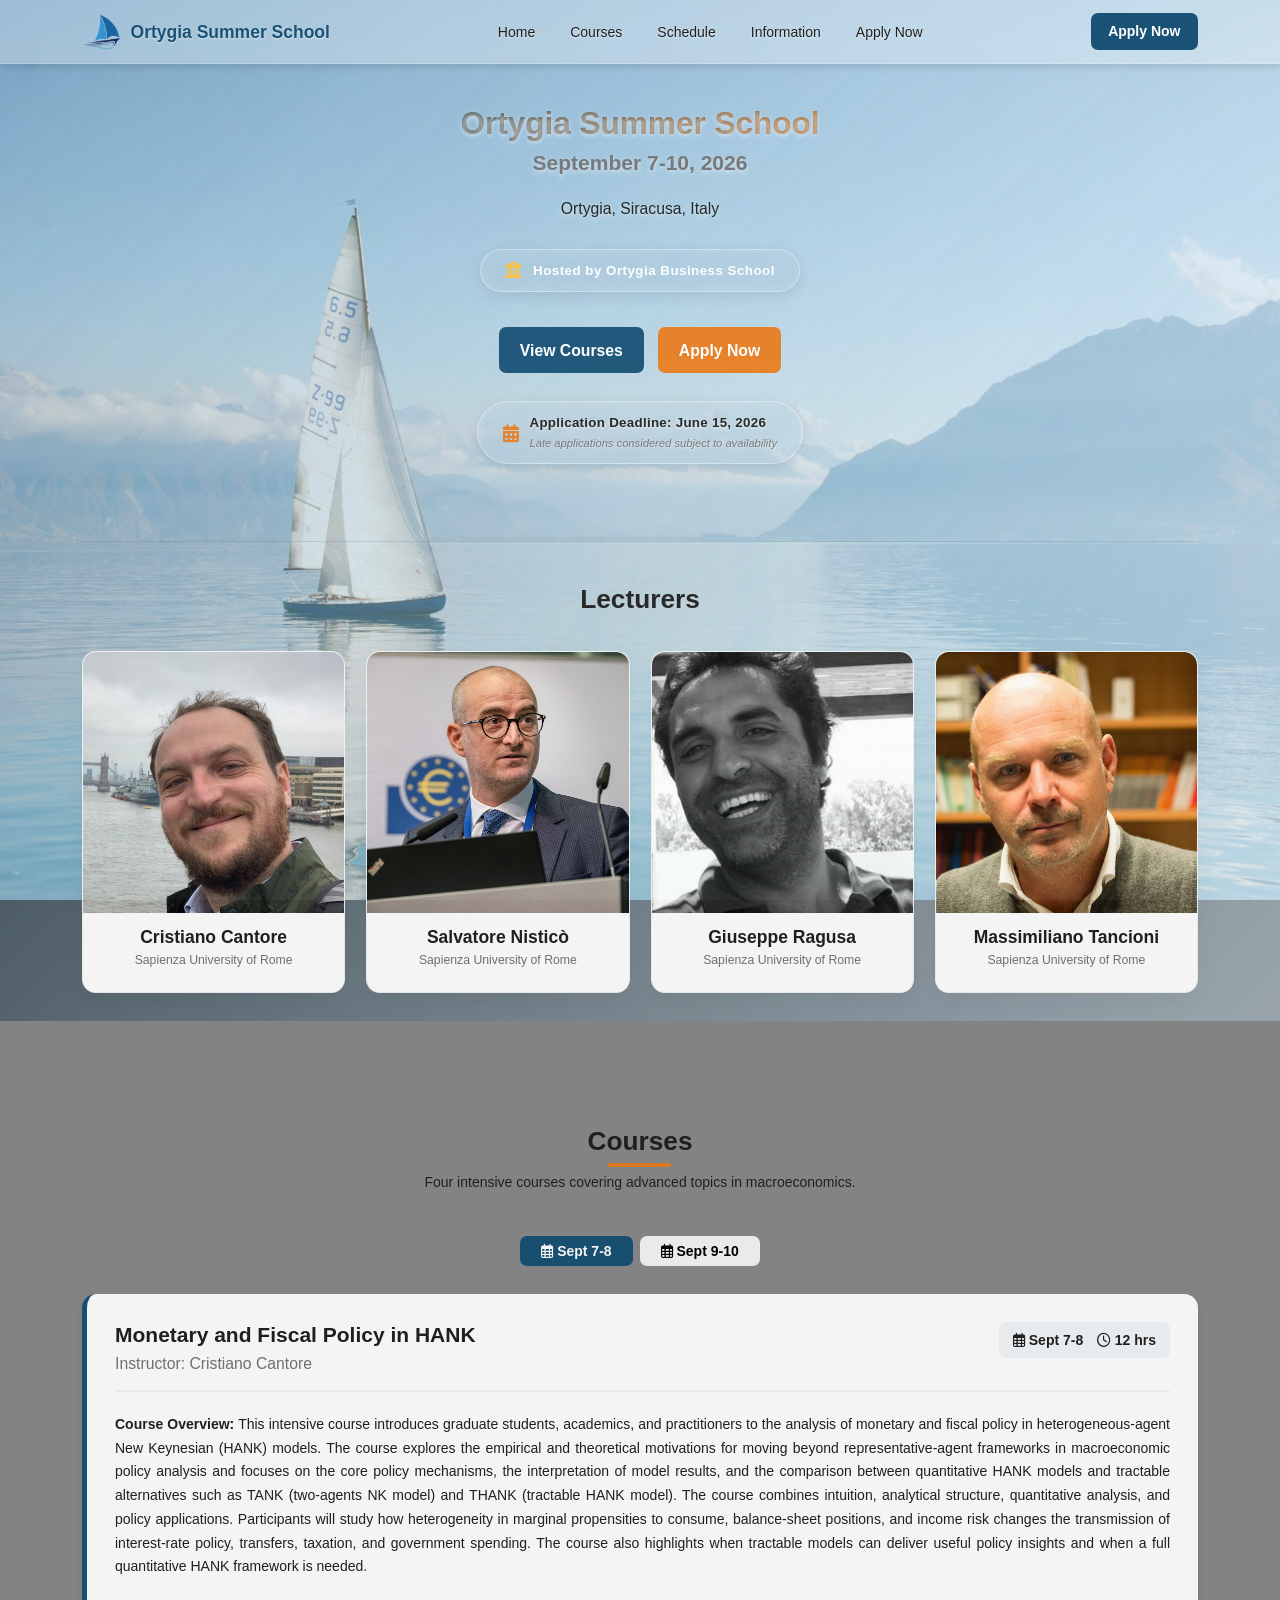
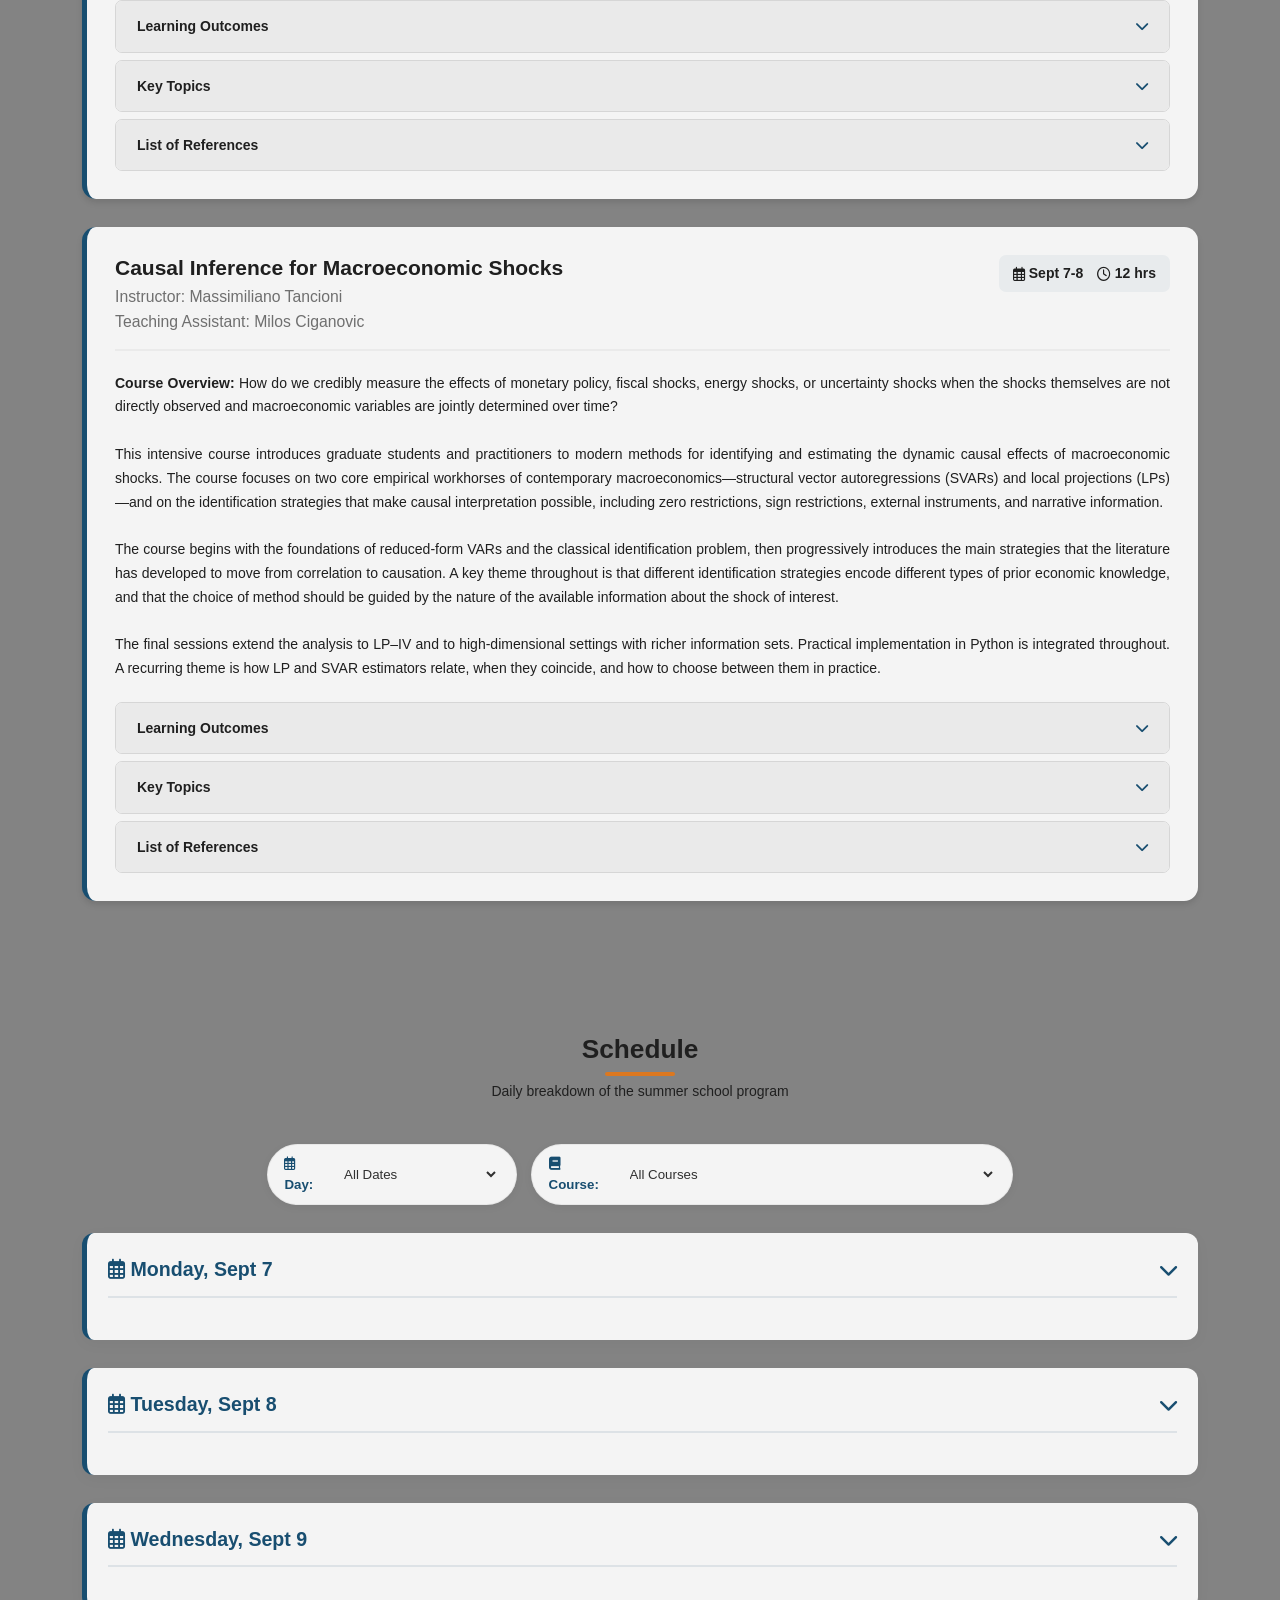
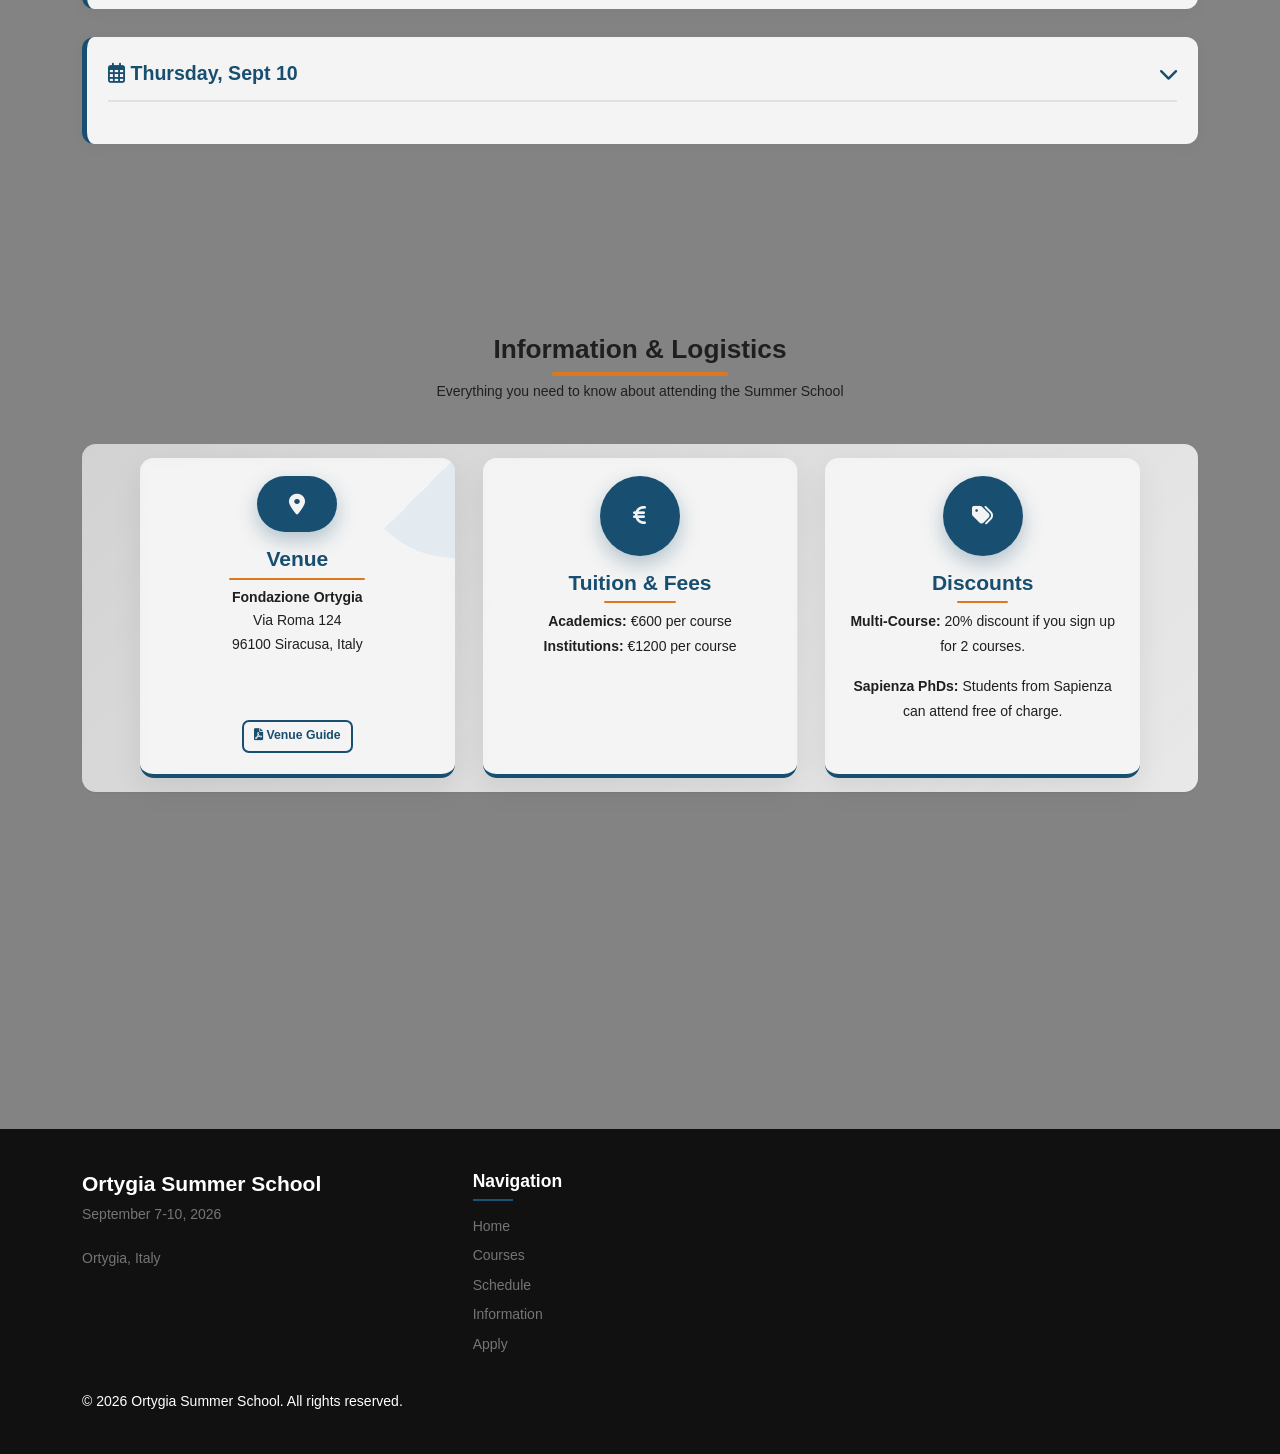
==== commit c2b7b19c: "Add application deadline notice to apply and index pages" ====
--- a/index.html
+++ b/index.html
@@ -531,6 +531,13 @@
                         <a href="#courses" class="btn btn-primary btn-lg">View Courses</a>
                         <a href="/apply" class="btn btn-secondary btn-lg">Apply Now</a>
                     </div>
+                    <div class="deadline-notice">
+                        <i class="fas fa-calendar-alt"></i>
+                        <div>
+                            <span class="deadline-date">Application Deadline: June 15, 2026</span>
+                            <span class="deadline-note">Late applications considered subject to availability</span>
+                        </div>
+                    </div>
                 </div>
 
                 <!-- Lecturers Section -->
@@ -684,8 +691,8 @@
                                 <p><strong>Sapienza PhDs:</strong> Students from Sapienza can attend free of charge.</p>
                             </div>
 
-                            <!-- Conference Tie-in -->
-                            <div class="info-card">
+                            <!-- Conference Tie-in (hidden for now) -->
+                            <div class="info-card" style="display: none;">
                                 <div class="card-spotlight"></div>
                                 <div class="info-icon">
                                     <i class="fas fa-ship"></i>
--- a/assets/css/style.css
+++ b/assets/css/style.css
@@ -533,6 +533,65 @@
     font-size: var(--text-lg);
     margin-bottom: var(--spacing-xl);
     text-shadow: 0 2px 4px rgba(255, 255, 255, 0.5);
+}
+
+.deadline-notice {
+    display: inline-flex;
+    align-items: center;
+    gap: 0.75rem;
+    margin-bottom: 1.5rem;
+    padding: 0.7rem 1.75rem;
+    border-radius: 50px;
+    background: linear-gradient(135deg, rgba(255, 255, 255, 0.15), rgba(255, 255, 255, 0.05));
+    border: 1px solid rgba(255, 255, 255, 0.4);
+    backdrop-filter: blur(10px);
+    -webkit-backdrop-filter: blur(10px);
+    box-shadow: 0 4px 15px rgba(0, 0, 0, 0.1);
+    text-align: left;
+}
+
+.deadline-notice > i {
+    font-size: 1.3rem;
+    color: var(--secondary-color);
+}
+
+.deadline-notice > div {
+    display: flex;
+    flex-direction: column;
+}
+
+.deadline-date {
+    font-weight: 700;
+    font-size: 0.95rem;
+    letter-spacing: 0.3px;
+    color: var(--text-primary);
+    text-shadow: 0 1px 3px rgba(255, 255, 255, 0.6);
+}
+
+.deadline-note {
+    font-size: 0.8rem;
+    color: var(--text-secondary);
+    font-style: italic;
+    margin-top: 0.15rem;
+    text-shadow: 0 1px 3px rgba(255, 255, 255, 0.6);
+}
+
+/* Apply page deadline styling (white bg context) */
+.section-header .deadline-notice {
+    background: rgba(var(--primary-color-rgb), 0.06);
+    border: 1px solid rgba(var(--primary-color-rgb), 0.2);
+    backdrop-filter: none;
+    -webkit-backdrop-filter: none;
+    box-shadow: 0 2px 8px rgba(0, 0, 0, 0.05);
+}
+
+.section-header .deadline-date {
+    color: var(--primary-dark);
+    text-shadow: none;
+}
+
+.section-header .deadline-note {
+    text-shadow: none;
 }
 
 .hero-buttons {
@@ -1465,7 +1524,10 @@
 
 @media (min-width: 992px) {
     .info-grid {
-        grid-template-columns: repeat(4, 1fr);
+        grid-template-columns: repeat(3, 1fr);
+        max-width: 1000px;
+        margin-left: auto;
+        margin-right: auto;
     }
     
     .info-card {
@@ -1854,8 +1916,12 @@
 
 /* Large laptops and desktops */
 @media (min-width: 992px) {
-    .topics-grid, .speakers-grid, .info-grid {
+    .topics-grid, .speakers-grid {
         grid-template-columns: repeat(4, 1fr);
+    }
+
+    .info-grid {
+        grid-template-columns: repeat(3, 1fr);
     }
     
     .footer-links {
